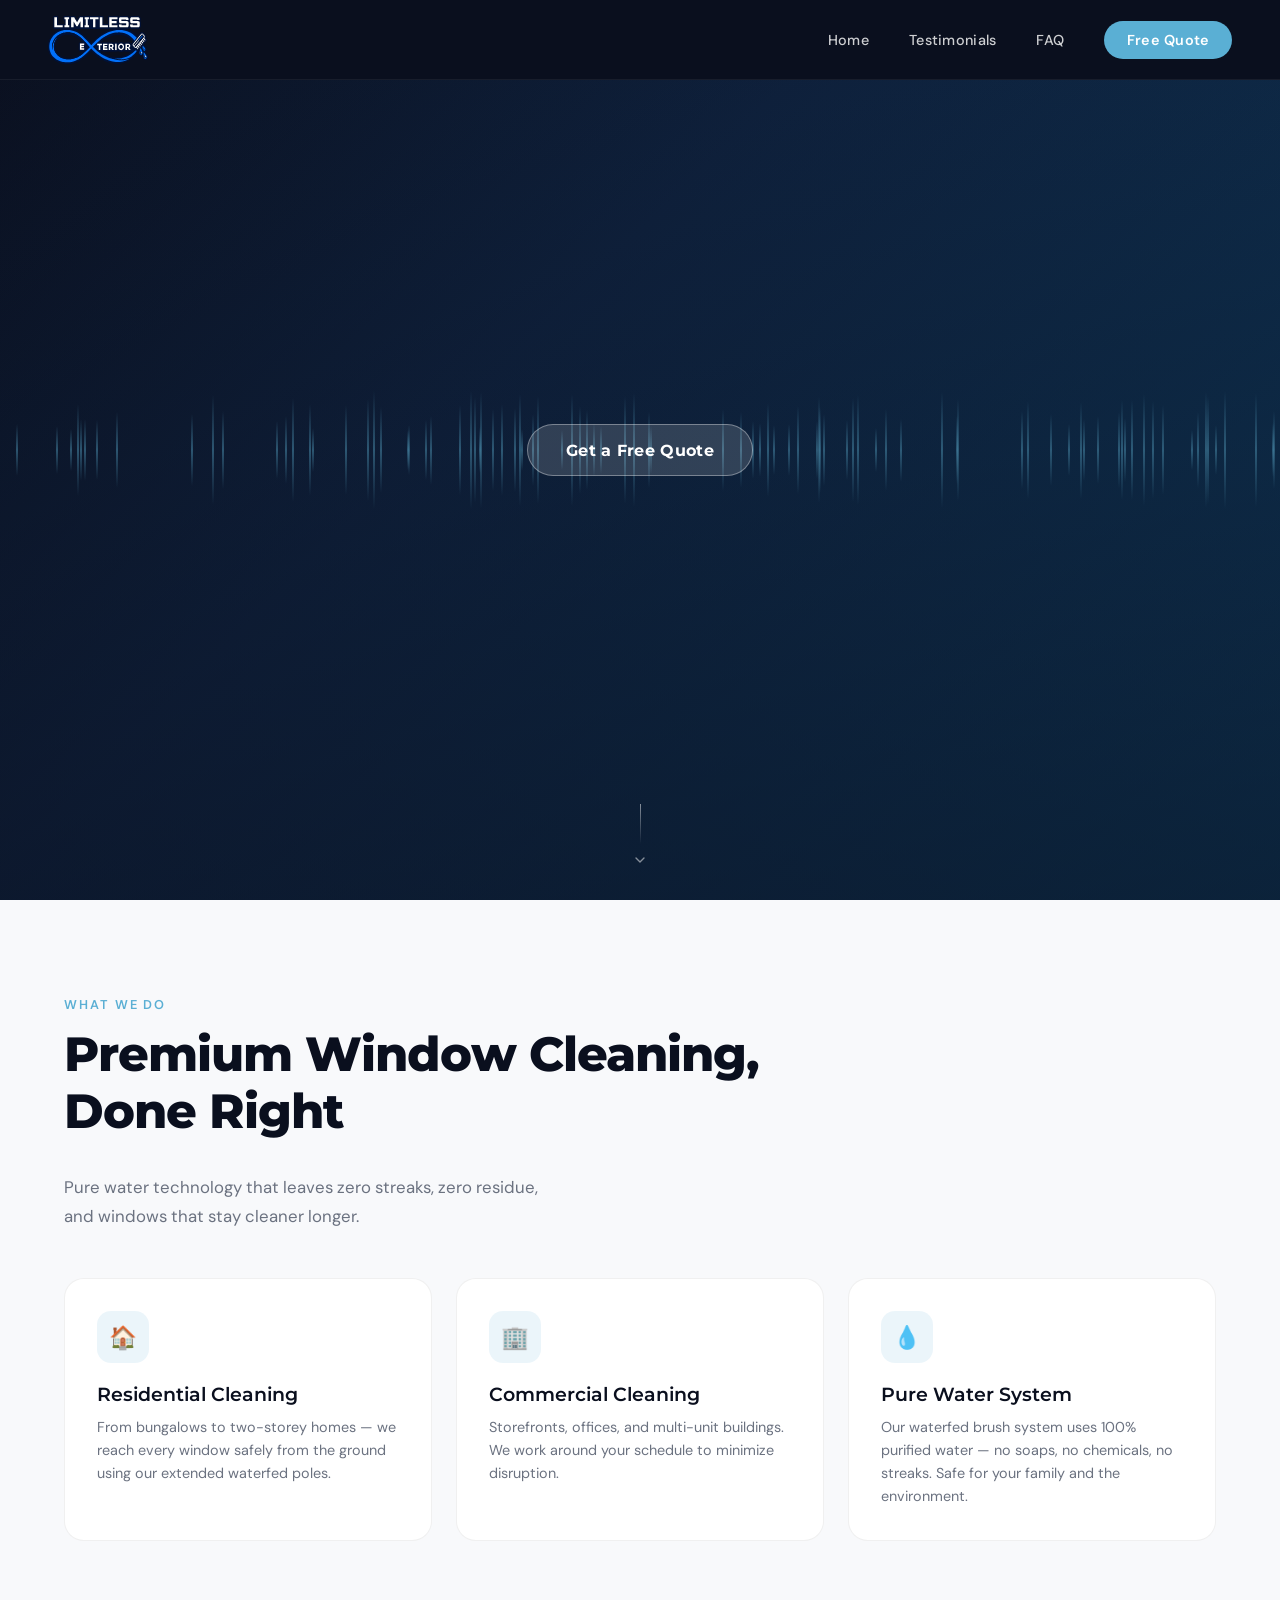
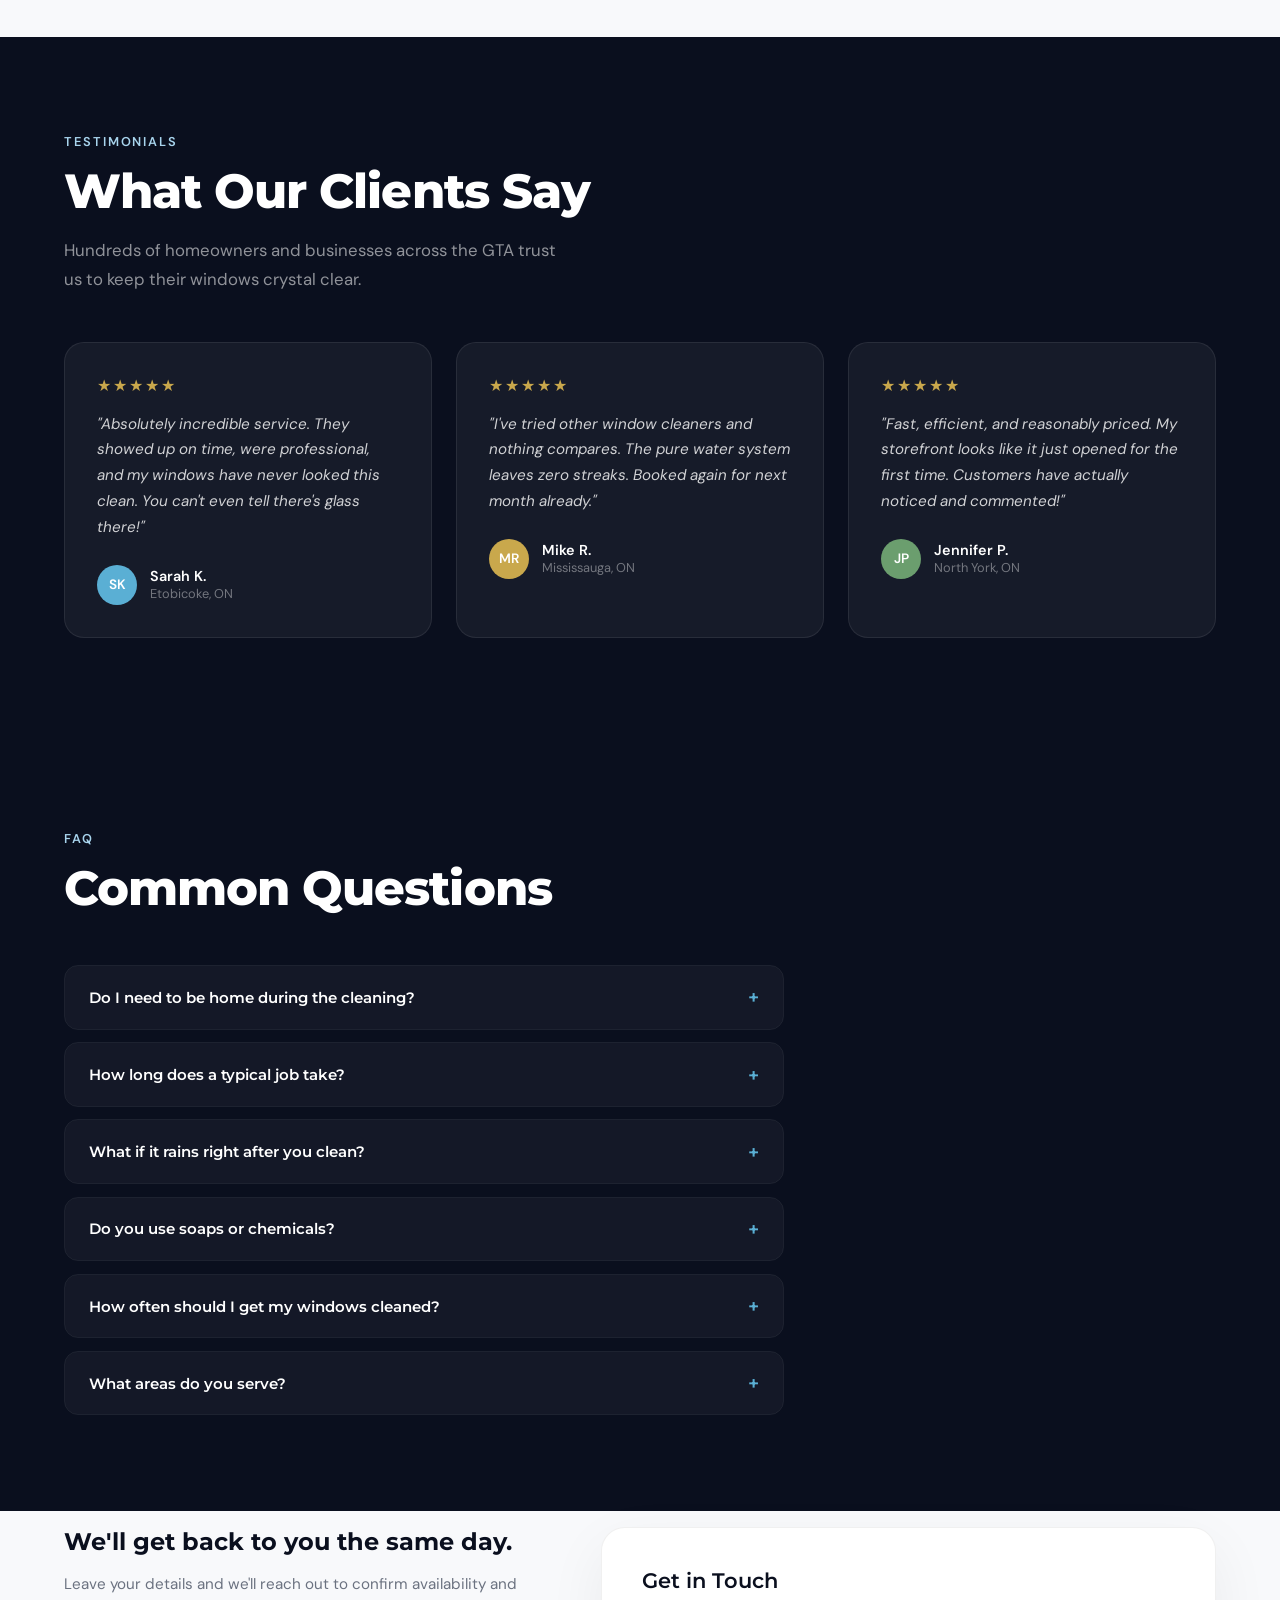
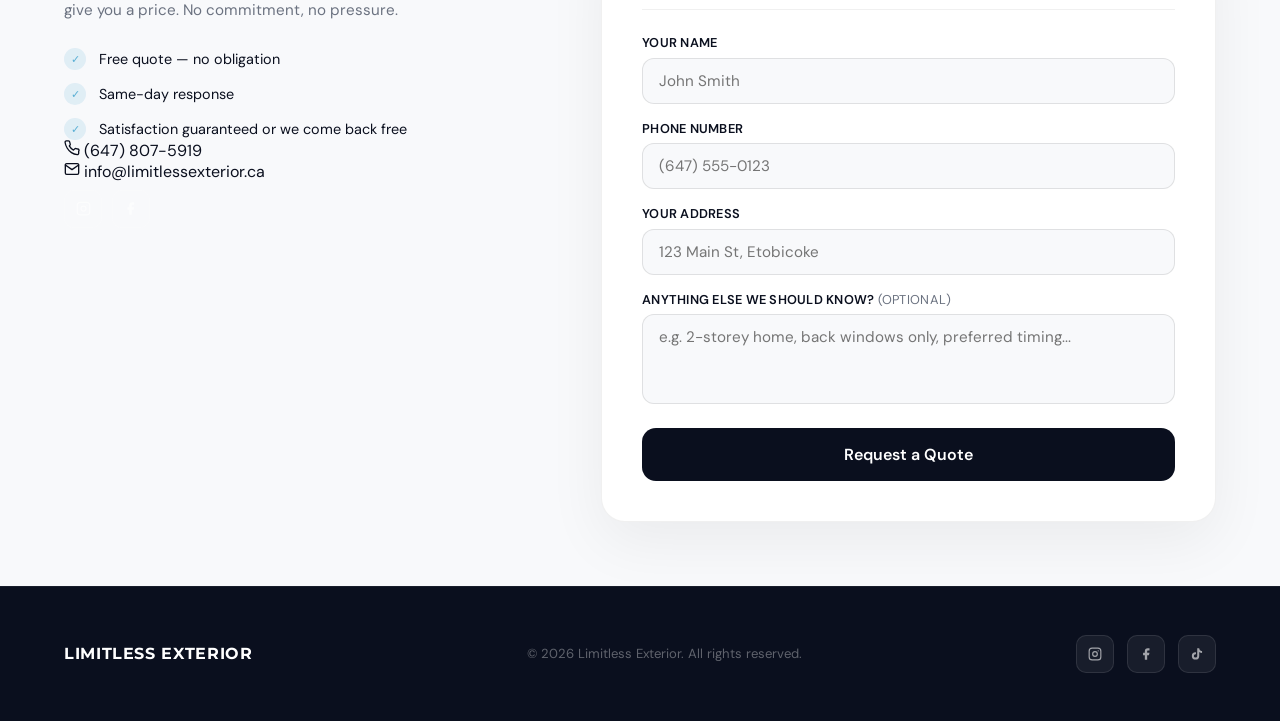
==== Website/index.html @ dc8e7629 "add website files" ====
<!DOCTYPE html>
<html lang="en">
<head>
<meta charset="UTF-8">
<meta name="viewport" content="width=device-width, initial-scale=1.0">
<meta name="description" content="Top-rated window cleaning in Etobicoke, Mississauga & across the GTA. No soaps, no streaks, satisfaction guaranteed. Book your free quote today.">

<!-- Open Graph -->
<meta property="og:type" content="website">
<meta property="og:url" content="https://limitlessexterior.ca">
<meta property="og:title" content="Limitless Exterior — Window Cleaning Across the GTA">
<meta property="og:description" content="Top-rated window cleaning in Etobicoke, Mississauga & across the GTA. No soaps, no streaks, satisfaction guaranteed. Book your free quote today.">
<meta property="og:image" content="https://limitlessexterior.ca/pictures/og-image.png">

<!-- Twitter/iMessage fallback -->
<meta name="twitter:card" content="summary_large_image">
<meta name="twitter:image" content="https://limitlessexterior.ca/pictures/og-image.png">

<title>Limitless Exterior</title>
<link rel="icon" href="pictures/LimitlessExteriorLogo.svg" type="image/svg+xml">
<link href="https://fonts.googleapis.com/css2?family=Montserrat:wght@400;500;600;700;800&family=DM+Sans:wght@300;400;500;600&display=swap" rel="stylesheet">
<style>
  *, *::before, *::after { box-sizing: border-box; margin: 0; padding: 0; }

  :root {
    --navy: #0a0f1e;
    --navy-mid: #111827;
    --ice: #d4eaf7;
    --sky: #5aafd4;
    --sky-light: #a8d4ed;
    --white: #ffffff;
    --cream: #f8f9fb;
    --muted: #6b7280;
    --border: rgba(255,255,255,0.1);
    --gold: #c9a84c;
  }

  html { scroll-behavior: smooth; }

  body {
    font-family: 'DM Sans', sans-serif;
    background: var(--cream);
    color: var(--navy);
    overflow-x: hidden;
  }

  /* ── NAV ── */
  nav {
    position: fixed;
    top: 0; left: 0; right: 0;
    z-index: 100;
    display: flex;
    align-items: center;
    justify-content: space-between;
    height: 80px;
    padding: 0.8rem 3rem;
    background: var(--navy);
    border-bottom: 1px solid rgba(255,255,255,0.06);
  }

  .logo {
    display: flex;
    align-items: center;
    justify-content: center;
    text-decoration: none;
  }

  .logo img {
    width: 100px;
    height: 100px;
    display: block;
  }

  .logo-icon {
    width: 36px; height: 36px;
    background: var(--sky);
    border-radius: 50%;
    display: flex; align-items: center; justify-content: center;
    font-size: 1rem;
  }

  .nav-links {
    display: flex;
    align-items: center;
    gap: 2.5rem;
    list-style: none;
  }

  .nav-links a {
    color: rgba(255,255,255,0.8);
    text-decoration: none;
    font-size: 0.9rem;
    font-weight: 500;
    letter-spacing: 0.02em;
    transition: color 0.2s;
  }

  .nav-links a:hover { color: var(--white); }

  .nav-cta {
    background: var(--sky) !important;
    color: var(--white) !important;
    padding: 0.6rem 1.4rem !important;
    border-radius: 100px !important;
    font-weight: 600 !important;
    transition: background 0.2s, transform 0.2s !important;
  }

  .nav-cta:hover {
    background: #4a9ec3 !important;
    transform: translateY(-1px);
  }

  /* ── HERO ── */
  .hero {
    position: relative;
    height: 100vh;
    min-height: 600px;
    overflow: hidden;
    display: flex;
    align-items: center;
    justify-content: center;
  }

  .hero-video {
    position: absolute;
    inset: 0;
    width: 100%; height: 100%;
    object-fit: cover;
    object-position: center;
    transition: opacity 1.5s ease;
  }

  .hero-fallback {
    position: absolute;
    inset: 0;
    background: linear-gradient(135deg, #0a0f1e 0%, #0f2340 40%, #0d3a5c 100%);
    display: flex;
    align-items: center;
    justify-content: center;
  }

  /* Animated water droplets in fallback */
  .droplet {
    position: absolute;
    width: 2px;
    background: linear-gradient(to bottom, transparent, rgba(90,175,212,0.6), transparent);
    animation: drip linear infinite;
    border-radius: 2px;
  }

  @keyframes drip {
    0% { transform: translateY(-100px); opacity: 0; }
    10% { opacity: 1; }
    90% { opacity: 1; }
    100% { transform: translateY(110vh); opacity: 0; }
  }

  .hero-overlay {
    position: absolute;
    inset: 0;
    background: linear-gradient(to bottom,
      rgba(10,15,30,0.1) 0%,
      rgba(10,15,30,0.3) 50%,
      rgba(10,15,30,0.55) 100%);
  }

  .hero-content {
    position: relative;
    z-index: 2;
    text-align: center;
    padding: 0 1.5rem;
    max-width: 800px;
    animation: fadeUp 1s ease forwards;
  }

  @keyframes fadeUp {
    from { opacity: 0; transform: translateY(30px); }
    to { opacity: 1; transform: translateY(0); }
  }

  .hero-badge {
    display: inline-flex;
    align-items: center;
    gap: 0.4rem;
    background: rgba(90,175,212,0.2);
    border: 1px solid rgba(90,175,212,0.4);
    color: var(--sky-light);
    font-size: 0.8rem;
    font-weight: 500;
    letter-spacing: 0.1em;
    text-transform: uppercase;
    padding: 0.4rem 1rem;
    border-radius: 100px;
    margin-bottom: 1.5rem;
  }

  .hero h1 {
    font-family: 'Montserrat', sans-serif;
    font-size: clamp(2.8rem, 6vw, 5rem);
    font-weight: 800;
    color: var(--white);
    line-height: 1.1;
    letter-spacing: -0.03em;
    margin-bottom: 1.2rem;
  }

  .hero h1 span {
    color: var(--sky);
  }

  .hero p {
    font-size: 1.15rem;
    color: rgba(255,255,255,0.75);
    font-weight: 300;
    line-height: 1.7;
    margin-bottom: 2.5rem;
    max-width: 550px;
    margin-left: auto;
    margin-right: auto;
  }

  .hero-buttons {
    display: flex;
    gap: 1rem;
    justify-content: center;
    flex-wrap: wrap;
  }

  .btn-primary {
    background: rgba(255,255,255,0.15);
    color: var(--white);
    padding: 0.95rem 2.4rem;
    border-radius: 100px;
    font-size: 1rem;
    font-weight: 700;
    font-family: 'Montserrat', sans-serif;
    letter-spacing: 0.02em;
    text-decoration: none;
    border: 1px solid rgba(255,255,255,0.35);
    cursor: pointer;
    backdrop-filter: blur(10px);
    -webkit-backdrop-filter: blur(10px);
    transition: transform 0.2s, box-shadow 0.2s, background 0.2s, border-color 0.2s;
    display: inline-flex;
    align-items: center;
    gap: 0.5rem;
  }

  .btn-primary:hover {
    transform: translateY(-2px);
    background: rgba(255,255,255,0.25);
    border-color: rgba(255,255,255,0.6);
    box-shadow: 0 12px 40px rgba(0,0,0,0.2);
  }

  .btn-outline {
    background: transparent;
    color: var(--white);
    padding: 0.9rem 2.2rem;
    border-radius: 100px;
    font-size: 1rem;
    font-weight: 500;
    text-decoration: none;
    border: 1px solid rgba(255,255,255,0.4);
    cursor: pointer;
    transition: background 0.2s, border-color 0.2s;
    display: inline-flex;
    align-items: center;
    gap: 0.5rem;
  }

  .btn-outline:hover {
    background: rgba(255,255,255,0.1);
    border-color: rgba(255,255,255,0.6);
  }

  .hero-scroll {
    position: absolute;
    bottom: 2rem;
    left: 50%;
    transform: translateX(-50%);
    display: flex;
    flex-direction: column;
    align-items: center;
    gap: 0.5rem;
    color: rgba(255,255,255,0.5);
    font-size: 0.75rem;
    letter-spacing: 0.1em;
    text-transform: uppercase;
    animation: bounce 2s ease infinite;
  }

  .scroll-line {
    width: 1px;
    height: 40px;
    background: linear-gradient(to bottom, rgba(255,255,255,0.5), transparent);
  }

  @keyframes bounce {
    0%, 100% { transform: translateX(-50%) translateY(0); }
    50% { transform: translateX(-50%) translateY(6px); }
  }

  /* ── STATS BAR ── */
  .stats-bar {
    background: var(--navy);
    padding: 2.5rem 4rem;
    display: flex;
    justify-content: center;
    gap: 5rem;
    flex-wrap: wrap;
  }

  .stat {
    text-align: center;
    color: var(--white);
  }

  .stat-num {
    font-family: 'Montserrat', sans-serif;
    font-size: 2.2rem;
    font-weight: 700;
    color: var(--sky);
    display: block;
  }

  .stat-label {
    font-size: 0.85rem;
    color: rgba(255,255,255,0.5);
    font-weight: 400;
    letter-spacing: 0.05em;
  }

  /* ── SECTIONS ── */
  section {
    padding: 6rem 4rem;
  }

  .section-label {
    font-size: 0.8rem;
    font-weight: 600;
    letter-spacing: 0.15em;
    text-transform: uppercase;
    color: var(--sky);
    margin-bottom: 0.8rem;
  }

  .section-title {
    font-family: 'Montserrat', sans-serif;
    font-size: clamp(2rem, 4vw, 3rem);
    font-weight: 800;
    color: var(--navy);
    line-height: 1.2;
    letter-spacing: -0.02em;
    margin-bottom: 1rem;
  }

  .section-sub {
    font-size: 1.05rem;
    color: var(--muted);
    line-height: 1.7;
    max-width: 500px;
  }

  /* ── SERVICES ── */
  #services {
    background: var(--cream);
  }

  .services-grid {
    display: grid;
    grid-template-columns: repeat(auto-fit, minmax(280px, 1fr));
    gap: 1.5rem;
    margin-top: 3rem;
  }

  .service-card {
    background: var(--white);
    border-radius: 20px;
    padding: 2rem;
    border: 1px solid rgba(0,0,0,0.06);
    transition: transform 0.3s, box-shadow 0.3s;
    opacity: 0;
    transform: translateY(20px);
    transition: opacity 0.5s, transform 0.5s, box-shadow 0.3s;
  }

  .service-card.visible {
    opacity: 1;
    transform: translateY(0);
  }

  .service-card:hover {
    box-shadow: 0 20px 60px rgba(0,0,0,0.1);
    transform: translateY(-4px);
  }

  .service-icon {
    width: 52px; height: 52px;
    background: rgba(90,175,212,0.12);
    border-radius: 14px;
    display: flex;
    align-items: center;
    justify-content: center;
    font-size: 1.4rem;
    margin-bottom: 1.2rem;
  }

  .service-card h3 {
    font-family: 'Montserrat', sans-serif;
    font-size: 1.2rem;
    font-weight: 600;
    margin-bottom: 0.6rem;
    color: var(--navy);
  }

  .service-card p {
    font-size: 0.9rem;
    color: var(--muted);
    line-height: 1.6;
  }

  /* ── TESTIMONIALS ── */
  #testimonials {
    background: var(--navy);
  }

  #testimonials .section-title { color: var(--white); }
  #testimonials .section-label { color: var(--sky-light); }
  #testimonials .section-sub { color: rgba(255,255,255,0.55); }

  .testimonials-grid {
    display: grid;
    grid-template-columns: repeat(auto-fit, minmax(300px, 1fr));
    gap: 1.5rem;
    margin-top: 3rem;
  }

  .testimonial-card {
    background: rgba(255,255,255,0.05);
    border: 1px solid rgba(255,255,255,0.08);
    border-radius: 20px;
    padding: 2rem;
    opacity: 0;
    transform: translateY(20px);
    transition: opacity 0.5s, transform 0.5s;
  }

  .testimonial-card.visible {
    opacity: 1;
    transform: translateY(0);
  }

  .stars {
    color: var(--gold);
    font-size: 1rem;
    letter-spacing: 2px;
    margin-bottom: 1rem;
  }

  .testimonial-card p {
    color: rgba(255,255,255,0.8);
    font-size: 0.95rem;
    line-height: 1.7;
    font-style: italic;
    margin-bottom: 1.5rem;
  }

  .reviewer {
    display: flex;
    align-items: center;
    gap: 0.8rem;
  }

  .reviewer-avatar {
    width: 40px; height: 40px;
    border-radius: 50%;
    display: flex;
    align-items: center;
    justify-content: center;
    font-weight: 600;
    font-size: 0.85rem;
    color: var(--white);
    flex-shrink: 0;
  }

  .reviewer-name {
    font-weight: 600;
    font-size: 0.9rem;
    color: var(--white);
  }

  .reviewer-loc {
    font-size: 0.8rem;
    color: rgba(255,255,255,0.4);
  }

  /* ── FAQ ── */
  #faq { background: var(--navy); }
  #faq .section-title { color: var(--white); }
  #faq .section-label { color: var(--sky-light); }

  .faq-list {
    margin-top: 3rem;
    display: flex;
    flex-direction: column;
    gap: 0.8rem;
    max-width: 720px;
  }

  .faq-item {
    border: 1px solid rgba(255,255,255,0.08);
    border-radius: 14px;
    overflow: hidden;
  }

  .faq-question {
    width: 100%;
    background: rgba(255,255,255,0.04);
    border: none;
    padding: 1.2rem 1.5rem;
    display: flex;
    justify-content: space-between;
    align-items: center;
    cursor: pointer;
    font-family: 'Montserrat', sans-serif;
    font-size: 0.95rem;
    font-weight: 600;
    color: var(--white);
    text-align: left;
    gap: 1rem;
    transition: background 0.2s;
  }

  .faq-question:hover { background: rgba(255,255,255,0.07); }

  .faq-icon {
    font-size: 1.2rem;
    color: var(--sky);
    flex-shrink: 0;
    transition: transform 0.3s;
    font-style: normal;
  }

  .faq-item.open .faq-icon { transform: rotate(45deg); }

  .faq-answer {
    max-height: 0;
    overflow: hidden;
    transition: max-height 0.35s ease, padding 0.35s ease;
    padding: 0 1.5rem;
    font-size: 0.9rem;
    color: rgba(255,255,255,0.6);
    line-height: 1.7;
  }

  .faq-item.open .faq-answer {
    max-height: 200px;
    padding: 0 1.5rem 1.2rem;
  }

  /* ── BOOKING ── */
  #booking {
    background: var(--cream);
    padding-top: 1rem;
    padding-bottom: 4rem;
  }

  #booking .section-label,
  #booking .section-title {
    display: none;
  }

  .booking-wrapper {
    display: grid;
    grid-template-columns: 1fr 1.3fr;
    gap: 4rem;
    margin-top: 0;
    align-items: start;
  }

  .booking-info h3 {
    font-family: 'Montserrat', sans-serif;
    font-size: 1.5rem;
    margin-bottom: 1rem;
    color: var(--navy);
  }

  .booking-info p {
    color: var(--muted);
    line-height: 1.7;
    margin-bottom: 1.5rem;
    font-size: 0.95rem;
  }

  .booking-features {
    list-style: none;
    display: flex;
    flex-direction: column;
    gap: 0.8rem;
  }

  .booking-features li {
    display: flex;
    align-items: center;
    gap: 0.8rem;
    font-size: 0.9rem;
    color: var(--navy);
  }

  .check {
    width: 22px; height: 22px;
    background: rgba(90,175,212,0.15);
    border-radius: 50%;
    display: flex;
    align-items: center;
    justify-content: center;
    color: var(--sky);
    font-size: 0.7rem;
    flex-shrink: 0;
  }

  .booking-form {
    background: var(--white);
    border-radius: 24px;
    padding: 2.5rem;
    border: 1px solid rgba(0,0,0,0.06);
    box-shadow: 0 20px 60px rgba(0,0,0,0.06);
  }

  .form-title {
    font-family: 'Montserrat', sans-serif;
    font-size: 1.3rem;
    font-weight: 600;
    color: var(--navy);
    margin-bottom: 1.5rem;
    padding-bottom: 1rem;
    border-bottom: 1px solid rgba(0,0,0,0.06);
  }

  .form-row {
    display: grid;
    grid-template-columns: 1fr 1fr;
    gap: 1rem;
    margin-bottom: 1rem;
  }

  .form-group {
    display: flex;
    flex-direction: column;
    gap: 0.4rem;
    margin-bottom: 1rem;
  }

  .form-group label {
    font-size: 0.8rem;
    font-weight: 600;
    color: var(--navy);
    letter-spacing: 0.02em;
    text-transform: uppercase;
  }

  .form-group input,
  .form-group select,
  .form-group textarea {
    padding: 0.75rem 1rem;
    border: 1.5px solid rgba(0,0,0,0.1);
    border-radius: 12px;
    font-family: 'DM Sans', sans-serif;
    font-size: 0.95rem;
    color: var(--navy);
    background: var(--cream);
    transition: border-color 0.2s, box-shadow 0.2s;
    outline: none;
    width: 100%;
  }

  .form-group input:focus,
  .form-group select:focus,
  .form-group textarea:focus {
    border-color: var(--sky);
    box-shadow: 0 0 0 3px rgba(90,175,212,0.15);
    background: var(--white);
  }

  .time-slots {
    display: grid;
    grid-template-columns: repeat(3, 1fr);
    gap: 0.6rem;
    margin-top: 0.4rem;
  }

  .time-slot {
    padding: 0.55rem 0.4rem;
    border: 1.5px solid rgba(0,0,0,0.1);
    border-radius: 10px;
    text-align: center;
    font-size: 0.82rem;
    font-weight: 500;
    cursor: pointer;
    transition: all 0.2s;
    color: var(--navy);
    background: var(--cream);
    user-select: none;
  }

  .time-slot:hover {
    border-color: var(--sky);
    color: var(--sky);
    background: rgba(90,175,212,0.08);
  }

  .time-slot.selected {
    background: var(--sky);
    border-color: var(--sky);
    color: var(--white);
  }

  .zone-select {
    display: grid;
    grid-template-columns: 1fr 1fr;
    gap: 0.6rem;
    margin-top: 0.4rem;
  }

  .zone-btn {
    padding: 0.6rem;
    border: 1.5px solid rgba(0,0,0,0.1);
    border-radius: 10px;
    text-align: center;
    font-size: 0.82rem;
    font-weight: 500;
    cursor: pointer;
    transition: all 0.2s;
    color: var(--navy);
    background: var(--cream);
    user-select: none;
  }

  .zone-btn:hover {
    border-color: var(--sky);
    color: var(--sky);
    background: rgba(90,175,212,0.08);
  }

  .zone-btn.selected {
    background: var(--sky);
    border-color: var(--sky);
    color: var(--white);
  }

  .submit-btn {
    width: 100%;
    background: var(--navy);
    color: var(--white);
    padding: 1rem;
    border: none;
    border-radius: 14px;
    font-family: 'DM Sans', sans-serif;
    font-size: 1rem;
    font-weight: 600;
    cursor: pointer;
    margin-top: 0.5rem;
    transition: background 0.2s, transform 0.2s, box-shadow 0.2s;
  }

  .submit-btn:hover {
    background: var(--sky);
    transform: translateY(-1px);
    box-shadow: 0 8px 30px rgba(90,175,212,0.4);
  }

  .success-msg {
    display: none;
    background: rgba(90,175,212,0.1);
    border: 1px solid rgba(90,175,212,0.3);
    border-radius: 12px;
    padding: 1rem;
    text-align: center;
    color: var(--sky);
    font-weight: 500;
    margin-top: 1rem;
  }

  /* ── CONTACT ── */
  #contact {
    background: var(--navy-mid);
  }

  #contact .section-title { color: var(--white); }
  #contact .section-label { color: var(--sky-light); }
  #contact .section-sub { color: rgba(255,255,255,0.55); }

  .contact-grid {
    display: grid;
    grid-template-columns: 1fr 1fr;
    gap: 4rem;
    margin-top: 3rem;
    align-items: start;
  }

  .contact-info {
    display: flex;
    flex-direction: column;
    gap: 1.5rem;
  }

  .contact-item {
    display: flex;
    align-items: center;
    gap: 1rem;
    color: rgba(255,255,255,0.8);
    font-size: 0.95rem;
  }

  .contact-icon {
    width: 44px; height: 44px;
    background: rgba(90,175,212,0.15);
    border-radius: 12px;
    display: flex; align-items: center; justify-content: center;
    font-size: 1.1rem;
    flex-shrink: 0;
  }

  .contact-form {
    display: flex;
    flex-direction: column;
    gap: 1rem;
  }

  .contact-form input,
  .contact-form textarea {
    padding: 0.85rem 1rem;
    border: 1px solid rgba(255,255,255,0.1);
    border-radius: 12px;
    font-family: 'DM Sans', sans-serif;
    font-size: 0.95rem;
    color: var(--white);
    background: rgba(255,255,255,0.06);
    transition: border-color 0.2s;
    outline: none;
    width: 100%;
  }

  .contact-form input::placeholder,
  .contact-form textarea::placeholder {
    color: rgba(255,255,255,0.3);
  }

  .contact-form input:focus,
  .contact-form textarea:focus {
    border-color: var(--sky);
    background: rgba(255,255,255,0.08);
  }

  .contact-form textarea { height: 120px; resize: none; }

  .contact-submit {
    background: var(--sky);
    color: var(--white);
    padding: 0.9rem;
    border: none;
    border-radius: 12px;
    font-family: 'DM Sans', sans-serif;
    font-size: 1rem;
    font-weight: 600;
    cursor: pointer;
    transition: background 0.2s, transform 0.2s;
  }

  .contact-submit:hover {
    background: #4a9ec3;
    transform: translateY(-1px);
  }

  /* ── FOOTER ── */
  footer {
    background: var(--navy);
    padding: 3rem 4rem;
    display: flex;
    align-items: center;
    justify-content: space-between;
    flex-wrap: wrap;
    gap: 1.5rem;
    border-top: 1px solid rgba(255,255,255,0.06);
  }

  .footer-logo {
    font-family: 'Montserrat', sans-serif;
    font-size: 1rem;
    font-weight: 700;
    letter-spacing: 0.04em;
    text-transform: uppercase;
    color: var(--white);
  }

  .footer-copy {
    font-size: 0.82rem;
    color: rgba(255,255,255,0.35);
  }

  .social-links {
    display: flex;
    gap: 0.8rem;
  }

  .social-link {
    width: 38px; height: 38px;
    background: rgba(255,255,255,0.06);
    border: 1px solid rgba(255,255,255,0.1);
    border-radius: 10px;
    display: flex; align-items: center; justify-content: center;
    color: rgba(255,255,255,0.6);
    text-decoration: none;
    font-size: 0.9rem;
    transition: background 0.2s, color 0.2s;
  }

  .social-link:hover {
    background: var(--sky);
    color: var(--white);
    border-color: var(--sky);
  }

  /* ── HAMBURGER ── */
  .hamburger {
    display: none;
    flex-direction: column;
    gap: 5px;
    cursor: pointer;
    background: none;
    border: none;
    padding: 4px;
    z-index: 101;
  }
  .hamburger span {
    display: block;
    width: 24px;
    height: 2px;
    background: var(--white);
    border-radius: 2px;
    transition: all 0.3s;
  }
  .hamburger.open span:nth-child(1) { transform: translateY(7px) rotate(45deg); }
  .hamburger.open span:nth-child(2) { opacity: 0; }
  .hamburger.open span:nth-child(3) { transform: translateY(-7px) rotate(-45deg); }

  /* ── RESPONSIVE ── */
  @media (max-width: 900px) {
    nav { padding: 1.2rem 1.5rem; }
    section { padding: 4rem 1.5rem; }
    .stats-bar { padding: 2rem 1.5rem; gap: 2.5rem; }
    .booking-wrapper { grid-template-columns: 1fr; }
    .contact-grid { grid-template-columns: 1fr; }
    footer { padding: 2rem 1.5rem; flex-direction: column; align-items: flex-start; }
    .hamburger { display: flex; }
    .nav-links {
      display: none;
      position: fixed;
      inset: 0;
      background: rgba(10,15,30,0.97);
      flex-direction: column;
      align-items: center;
      justify-content: center;
      gap: 2.5rem;
      z-index: 100;
    }
    .nav-links.open { display: flex; }
    .nav-links a { font-size: 1.2rem; }
  }

  @media (max-width: 600px) {
    .form-row { grid-template-columns: 1fr; }
    .time-slots { grid-template-columns: repeat(2, 1fr); }
  }
</style>
</head>
<body>

<!-- ── NAV ── -->
<nav id="navbar">
  <a href="#" class="logo">
    <img src="pictures/LimitlessExteriorLogo.svg" alt="Limitless Exterior logo">
  </a>
  <ul class="nav-links" id="navLinks">
    <li><a href="#home" onclick="closeMenu()">Home</a></li>
    <li><a href="#testimonials" onclick="closeMenu()">Testimonials</a></li>
    <li><a href="#faq" onclick="closeMenu()">FAQ</a></li>
    <li><a href="#booking" class="nav-cta" onclick="closeMenu()">Free Quote</a></li>
  </ul>
  <button class="hamburger" id="hamburger" onclick="toggleMenu()" aria-label="Menu">
    <span></span><span></span><span></span>
  </button>
</nav>

<!-- ── HERO ── -->
<section class="hero" id="home">
  <video class="hero-video" id="heroVideo0" autoplay muted playsinline></video>
  <video class="hero-video" id="heroVideo1" muted playsinline style="opacity:0;transition:opacity 1.5s ease;"></video>

  <!-- Animated fallback (shows when no video) -->
  <div class="hero-fallback" id="heroFallback">
    <!-- Animated drips -->
  </div>

  <div class="hero-overlay"></div>

  <div class="hero-content">
    <div class="hero-buttons">
      <a href="#booking" class="btn-primary">Get a Free Quote</a>
    </div>
  </div>

  <div class="hero-scroll">
    <div class="scroll-line"></div>
    <svg width="16" height="16" viewBox="0 0 24 24" fill="none" stroke="currentColor" stroke-width="2" stroke-linecap="round" stroke-linejoin="round"><polyline points="6 9 12 15 18 9"/></svg>
  </div>
</section>


<!-- ── SERVICES ── -->
<section id="services">
  <div style="max-width: 1200px; margin: 0 auto;">
    <div class="section-label">What We Do</div>
    <div style="display: flex; justify-content: space-between; align-items: flex-end; flex-wrap: wrap; gap: 1rem;">
      <h2 class="section-title">Premium Window Cleaning,<br>Done Right</h2>
      <p class="section-sub">Pure water technology that leaves zero streaks, zero residue, and windows that stay cleaner longer.</p>
    </div>
    <div class="services-grid">
      <div class="service-card">
        <div class="service-icon">🏠</div>
        <h3>Residential Cleaning</h3>
        <p>From bungalows to two-storey homes — we reach every window safely from the ground using our extended waterfed poles.</p>
      </div>
      <div class="service-card">
        <div class="service-icon">🏢</div>
        <h3>Commercial Cleaning</h3>
        <p>Storefronts, offices, and multi-unit buildings. We work around your schedule to minimize disruption.</p>
      </div>
      <div class="service-card">
        <div class="service-icon">💧</div>
        <h3>Pure Water System</h3>
        <p>Our waterfed brush system uses 100% purified water — no soaps, no chemicals, no streaks. Safe for your family and the environment.</p>
      </div>
    </div>
  </div>
</section>

<!-- ── TESTIMONIALS ── -->
<section id="testimonials">
  <div style="max-width: 1200px; margin: 0 auto;">
    <div class="section-label">Testimonials</div>
    <h2 class="section-title">What Our Clients Say</h2>
    <p class="section-sub">Hundreds of homeowners and businesses across the GTA trust us to keep their windows crystal clear.</p>
    <div class="testimonials-grid">
      <div class="testimonial-card">
        <div class="stars">★★★★★</div>
        <p>"Absolutely incredible service. They showed up on time, were professional, and my windows have never looked this clean. You can't even tell there's glass there!"</p>
        <div class="reviewer">
          <div class="reviewer-avatar" style="background: #5aafd4;">SK</div>
          <div>
            <div class="reviewer-name">Sarah K.</div>
            <div class="reviewer-loc">Etobicoke, ON</div>
          </div>
        </div>
      </div>
      <div class="testimonial-card">
        <div class="stars">★★★★★</div>
        <p>"I've tried other window cleaners and nothing compares. The pure water system leaves zero streaks. Booked again for next month already."</p>
        <div class="reviewer">
          <div class="reviewer-avatar" style="background: #c9a84c;">MR</div>
          <div>
            <div class="reviewer-name">Mike R.</div>
            <div class="reviewer-loc">Mississauga, ON</div>
          </div>
        </div>
      </div>
      <div class="testimonial-card">
        <div class="stars">★★★★★</div>
        <p>"Fast, efficient, and reasonably priced. My storefront looks like it just opened for the first time. Customers have actually noticed and commented!"</p>
        <div class="reviewer">
          <div class="reviewer-avatar" style="background: #6b9e6e;">JP</div>
          <div>
            <div class="reviewer-name">Jennifer P.</div>
            <div class="reviewer-loc">North York, ON</div>
          </div>
        </div>
      </div>
    </div>
  </div>
</section>

<!-- ── FAQ ── -->
<section id="faq">
  <div style="max-width: 1200px; margin: 0 auto;">
    <div class="section-label">FAQ</div>
    <h2 class="section-title">Common Questions</h2>

    <div class="faq-list">
      <div class="faq-item">
        <button class="faq-question" onclick="toggleFaq(this)">
          Do I need to be home during the cleaning?
          <i class="faq-icon">+</i>
        </button>
        <div class="faq-answer">Nope — as long as we can access the outside of your windows, you don't need to be there. Just let us know ahead of time and we'll take care of the rest.</div>
      </div>
      <div class="faq-item">
        <button class="faq-question" onclick="toggleFaq(this)">
          How long does a typical job take?
          <i class="faq-icon">+</i>
        </button>
        <div class="faq-answer">Most residential homes take between 1–2 hours depending on the number of windows and accessibility. We'll give you a more accurate estimate when you book.</div>
      </div>
      <div class="faq-item">
        <button class="faq-question" onclick="toggleFaq(this)">
          What if it rains right after you clean?
          <i class="faq-icon">+</i>
        </button>
        <div class="faq-answer">Rain actually doesn't leave marks — it's the dirt and minerals in the water that do. Since we use 100% purified water, rainwater won't leave any spots on your windows.</div>
      </div>
      <div class="faq-item">
        <button class="faq-question" onclick="toggleFaq(this)">
          Do you use soaps or chemicals?
          <i class="faq-icon">+</i>
        </button>
        <div class="faq-answer">Never. Our pure water system is completely chemical-free, making it safe for your family, pets, and garden.</div>
      </div>
      <div class="faq-item">
        <button class="faq-question" onclick="toggleFaq(this)">
          How often should I get my windows cleaned?
          <i class="faq-icon">+</i>
        </button>
        <div class="faq-answer">For most homes, 2–4 times a year keeps things looking great. High-traffic areas or homes near busy roads may benefit from more frequent cleans.</div>
      </div>
      <div class="faq-item">
        <button class="faq-question" onclick="toggleFaq(this)">
          What areas do you serve?
          <i class="faq-icon">+</i>
        </button>
        <div class="faq-answer">We serve the GTA and surrounding areas including Etobicoke, North York, Brampton, and Mississauga. Not sure if we cover your area? Send us a message and we'll let you know.</div>
      </div>
    </div>
  </div>
</section>

<!-- ── BOOKING ── -->
<section id="booking">
  <div style="max-width: 1200px; margin: 0 auto;">
    <div class="section-label">Book Now</div>
    <h2 class="section-title">Request a Quote</h2>

    <div class="booking-wrapper">
      <div class="booking-info">
        <h3>We'll get back to you the same day.</h3>
        <p>Leave your details and we'll reach out to confirm availability and give you a price. No commitment, no pressure.</p>
        <ul class="booking-features">
          <li><span class="check">✓</span> Free quote — no obligation</li>
          <li><span class="check">✓</span> Same-day response</li>
          <li><span class="check">✓</span> Satisfaction guaranteed or we come back free</li>
        </ul>

        <div class="booking-contact-details">
          <div class="booking-contact-item">
            <svg width="16" height="16" viewBox="0 0 24 24" fill="none" stroke="currentColor" stroke-width="2" stroke-linecap="round" stroke-linejoin="round"><path d="M22 16.92v3a2 2 0 0 1-2.18 2 19.79 19.79 0 0 1-8.63-3.07A19.5 19.5 0 0 1 4.69 12a19.79 19.79 0 0 1-3.07-8.67A2 2 0 0 1 3.6 1.27h3a2 2 0 0 1 2 1.72c.127.96.361 1.903.7 2.81a2 2 0 0 1-.45 2.11L7.91 8.85a16 16 0 0 0 6.29 6.29l1.85-1.85a2 2 0 0 1 2.11-.45c.907.339 1.85.573 2.81.7A2 2 0 0 1 22 16.92z"/></svg>
            <span>(647) 807-5919</span>
          </div>
          <div class="booking-contact-item">
            <svg width="16" height="16" viewBox="0 0 24 24" fill="none" stroke="currentColor" stroke-width="2" stroke-linecap="round" stroke-linejoin="round"><path d="M4 4h16c1.1 0 2 .9 2 2v12c0 1.1-.9 2-2 2H4c-1.1 0-2-.9-2-2V6c0-1.1.9-2 2-2z"/><polyline points="22,6 12,13 2,6"/></svg>
            <span>info@limitlessexterior.ca</span>
          </div>
          <div style="display:flex;gap:0.6rem;margin-top:0.5rem;">
            <a href="https://www.instagram.com/limitless.exterior/" target="_blank" rel="noopener" class="social-link" title="Instagram">
              <svg width="15" height="15" viewBox="0 0 24 24" fill="none" stroke="currentColor" stroke-width="2" stroke-linecap="round" stroke-linejoin="round"><rect x="2" y="2" width="20" height="20" rx="5"/><circle cx="12" cy="12" r="4"/><circle cx="17.5" cy="6.5" r="1" fill="currentColor" stroke="none"/></svg>
            </a>
            <a href="https://www.facebook.com/profile.php?id=61589252013529" target="_blank" rel="noopener" class="social-link" title="Facebook">
              <svg width="15" height="15" viewBox="0 0 24 24" fill="currentColor"><path d="M18 2h-3a5 5 0 0 0-5 5v3H7v4h3v8h4v-8h3l1-4h-4V7a1 1 0 0 1 1-1h3z"/></svg>
            </a>
          </div>
        </div>
      </div>

      <div class="booking-form">
        <div class="form-title">Get in Touch</div>

        <div class="form-group">
          <label>Your Name</label>
          <input type="text" placeholder="John Smith" id="firstName">
        </div>

        <div class="form-group">
          <label>Phone Number</label>
          <input type="tel" placeholder="(647) 555-0123" id="phone">
        </div>

        <div class="form-group">
          <label>Your Address</label>
          <input type="text" placeholder="123 Main St, Etobicoke" id="address">
        </div>

        <div class="form-group">
          <label>Anything else we should know? <span style="font-weight:400;color:var(--muted)">(optional)</span></label>
          <textarea id="bookingMessage" placeholder="e.g. 2-storey home, back windows only, preferred timing..." style="height:90px;resize:none;padding:0.75rem 1rem;border:1.5px solid rgba(0,0,0,0.1);border-radius:12px;font-family:'DM Sans',sans-serif;font-size:0.95rem;color:var(--navy);background:var(--cream);outline:none;width:100%;transition:border-color 0.2s,box-shadow 0.2s;"></textarea>
        </div>

        <button class="submit-btn" onclick="submitBooking()">Request a Quote</button>
        <div class="success-msg" id="successMsg">
          ✓ Got it! We'll be in touch today.
        </div>
      </div>
    </div>
  </div>
</section>

<!-- ── FOOTER ── -->
<footer>
  <div class="footer-logo">Limitless Exterior</div>
  <div class="footer-copy">© 2026 Limitless Exterior. All rights reserved.</div>
  <div style="display: flex; gap: 0.8rem;">
    <a href="https://www.instagram.com/limitless.exterior/" target="_blank" rel="noopener" class="social-link" title="Instagram">
      <svg width="14" height="14" viewBox="0 0 24 24" fill="none" stroke="currentColor" stroke-width="2" stroke-linecap="round" stroke-linejoin="round"><rect x="2" y="2" width="20" height="20" rx="5"/><circle cx="12" cy="12" r="4"/><circle cx="17.5" cy="6.5" r="1" fill="currentColor" stroke="none"/></svg>
    </a>
    <a href="https://www.facebook.com/profile.php?id=61589252013529" target="_blank" rel="noopener" class="social-link" title="Facebook">
      <svg width="14" height="14" viewBox="0 0 24 24" fill="currentColor"><path d="M18 2h-3a5 5 0 0 0-5 5v3H7v4h3v8h4v-8h3l1-4h-4V7a1 1 0 0 1 1-1h3z"/></svg>
    </a>
    <a href="https://www.tiktok.com/@limitlessexterior" target="_blank" rel="noopener" class="social-link" title="TikTok">
      <svg width="14" height="14" viewBox="0 0 24 24" fill="currentColor"><path d="M19.59 6.69a4.83 4.83 0 0 1-3.77-4.25V2h-3.45v13.67a2.89 2.89 0 0 1-2.88 2.5 2.89 2.89 0 0 1-2.89-2.89 2.89 2.89 0 0 1 2.89-2.89c.28 0 .54.04.79.1V9.01a6.33 6.33 0 0 0-.79-.05 6.34 6.34 0 0 0-6.34 6.34 6.34 6.34 0 0 0 6.34 6.34 6.34 6.34 0 0 0 6.33-6.34V8.69a8.27 8.27 0 0 0 4.84 1.55V6.79a4.85 4.85 0 0 1-1.07-.1z"/></svg>
    </a>
  </div>
</footer>

<script>
  // ── FORMSPREE IDs ──────────────────────────────────────────────────────────
  // Sign up free at formspree.io with info@limitlessexterior.ca, create two
  // forms, and replace the placeholders below with your real form IDs.
  const BOOKING_FORM_ID = 'YOUR_BOOKING_FORM_ID';
  const CONTACT_FORM_ID = 'YOUR_CONTACT_FORM_ID';
  // ──────────────────────────────────────────────────────────────────────────

  // Navbar scroll effect
  window.addEventListener('scroll', () => {
    document.getElementById('navbar').classList.toggle('scrolled', window.scrollY > 50);
  });

  // Hamburger menu
  function toggleMenu() {
    const nav = document.getElementById('navLinks');
    const btn = document.getElementById('hamburger');
    nav.classList.toggle('open');
    btn.classList.toggle('open');
  }
  function closeMenu() {
    document.getElementById('navLinks').classList.remove('open');
    document.getElementById('hamburger').classList.remove('open');
  }

  // Video crossfade cycling
  const heroVideos = ['videos/video1.mp4', 'videos/video2.mp4'];
  const v = [document.getElementById('heroVideo0'), document.getElementById('heroVideo1')];
  let curr = 0;
  let nextIdx = 1;

  // Preload both videos upfront
  v[0].src = heroVideos[0];
  v[1].src = heroVideos[1];

  function crossfade() {
    const nextEl = v[1 - curr];
    const currEl = v[curr];
    nextEl.currentTime = 0;
    nextEl.play().catch(() => {});
    nextEl.style.opacity = '1';
    currEl.style.opacity = '0';
    curr = 1 - curr;
    nextIdx = (nextIdx + 1) % heroVideos.length;
    // Preload what comes after next
    v[1 - curr].src = heroVideos[nextIdx];
  }

  v[0].addEventListener('ended', crossfade);
  v[1].addEventListener('ended', crossfade);

  // Animated water drips in fallback
  const fallback = document.getElementById('heroFallback');
  const video = v[0];
  video.addEventListener('error', showFallback);
  video.addEventListener('loadeddata', () => { fallback.style.display = 'none'; });

  v[0].style.opacity = '1';
  v[0].play().catch(showFallback);

  function showFallback() {
    fallback.style.display = 'flex';
    for (let i = 0; i < 30; i++) {
      const d = document.createElement('div');
      d.className = 'droplet';
      d.style.left = Math.random() * 100 + '%';
      d.style.height = (40 + Math.random() * 80) + 'px';
      d.style.animationDuration = (3 + Math.random() * 5) + 's';
      d.style.animationDelay = (Math.random() * 5) + 's';
      fallback.appendChild(d);
    }
  }
  showFallback();

  // Scroll reveal
  const observer = new IntersectionObserver((entries) => {
    entries.forEach((entry, i) => {
      if (entry.isIntersecting) {
        setTimeout(() => entry.target.classList.add('visible'), i * 100);
      }
    });
  }, { threshold: 0.1 });
  document.querySelectorAll('.service-card, .testimonial-card').forEach(el => observer.observe(el));

  // FAQ accordion
  function toggleFaq(btn) {
    const item = btn.parentElement;
    const isOpen = item.classList.contains('open');
    document.querySelectorAll('.faq-item').forEach(i => i.classList.remove('open'));
    if (!isOpen) item.classList.add('open');
  }

  // Time slot / zone selection
  function selectSlot(el) {
    document.querySelectorAll('.time-slot').forEach(s => s.classList.remove('selected'));
    el.classList.add('selected');
  }
  function selectZone(el) {
    document.querySelectorAll('.zone-btn').forEach(z => z.classList.remove('selected'));
    el.classList.add('selected');
  }

  // Booking form → Formspree
  async function submitBooking() {
    const name    = document.getElementById('firstName').value.trim();
    const phone   = document.getElementById('phone').value.trim();
    const address = document.getElementById('address').value.trim();
    const message = document.getElementById('bookingMessage').value.trim();

    if (!name || !phone || !address) {
      alert('Please fill in your name, phone, and address.');
      return;
    }

    const btn = document.querySelector('.submit-btn');
    btn.textContent = 'Sending…';
    btn.disabled = true;

    try {
      const res = await fetch(`https://formspree.io/f/${BOOKING_FORM_ID}`, {
        method: 'POST',
        headers: { 'Content-Type': 'application/json', 'Accept': 'application/json' },
        body: JSON.stringify({ name, phone, address, message, _subject: `Quote request from ${name}` })
      });

      if (res.ok) {
        const successMsg = document.getElementById('successMsg');
        successMsg.style.display = 'block';
        successMsg.scrollIntoView({ behavior: 'smooth', block: 'nearest' });
        btn.textContent = 'Sent ✓';
      } else {
        throw new Error();
      }
    } catch {
      btn.textContent = 'Request a Quote';
      btn.disabled = false;
      alert('Something went wrong. Please call us at (647) 807-5919');
    }
  }

  // Contact form → Formspree
  async function submitContact(btn) {
    const name    = document.getElementById('contactName').value.trim();
    const email   = document.getElementById('contactEmail').value.trim();
    const message = document.getElementById('contactMessage').value.trim();

    if (!name || !email || !message) {
      alert('Please fill in all fields.');
      return;
    }

    btn.textContent = 'Sending…';
    btn.disabled = true;

    try {
      const res = await fetch(`https://formspree.io/f/${CONTACT_FORM_ID}`, {
        method: 'POST',
        headers: { 'Content-Type': 'application/json', 'Accept': 'application/json' },
        body: JSON.stringify({ name, email, message, _subject: `Message from ${name}` })
      });

      if (res.ok) {
        document.getElementById('contactSuccess').style.display = 'block';
        btn.textContent = 'Sent ✓';
      } else {
        throw new Error();
      }
    } catch {
      btn.textContent = 'Send Message →';
      btn.disabled = false;
      alert('Something went wrong. Please email us at info@limitlessexterior.ca');
    }
  }
</script>
</body>
</html>
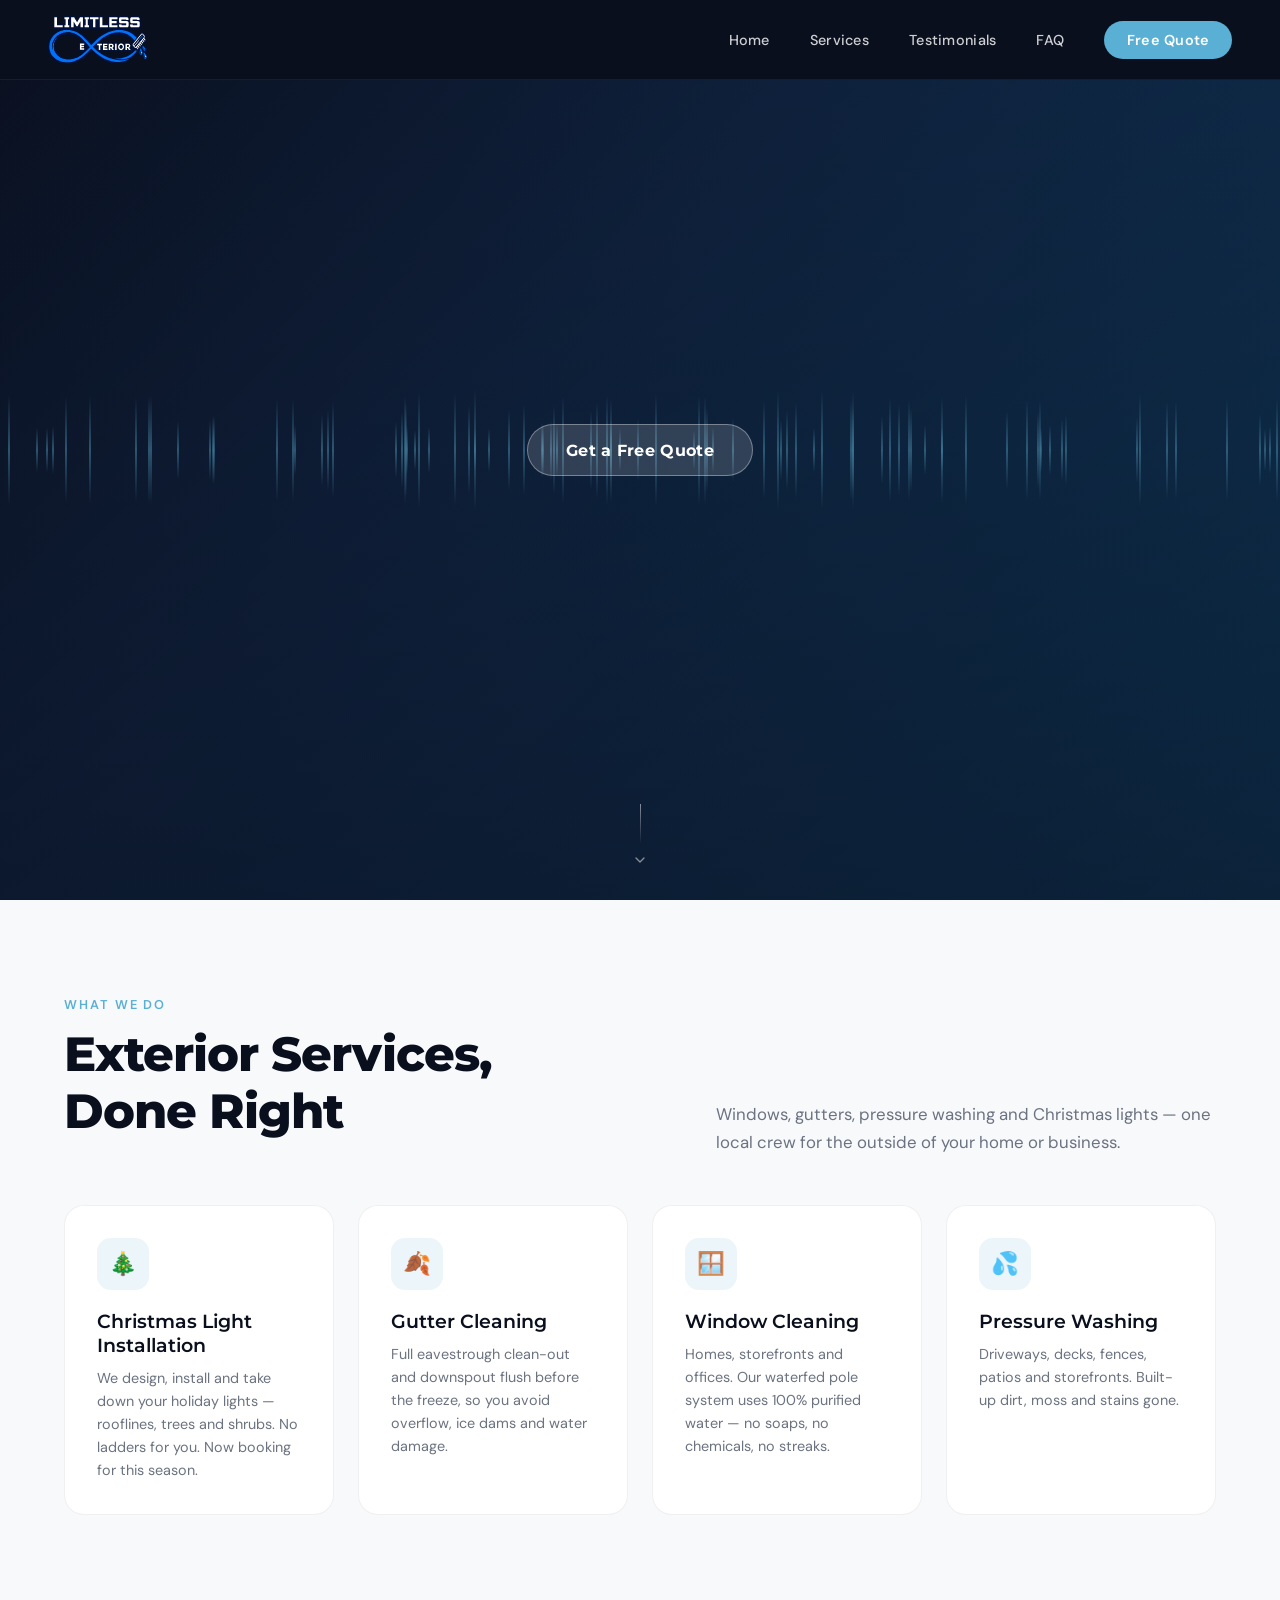
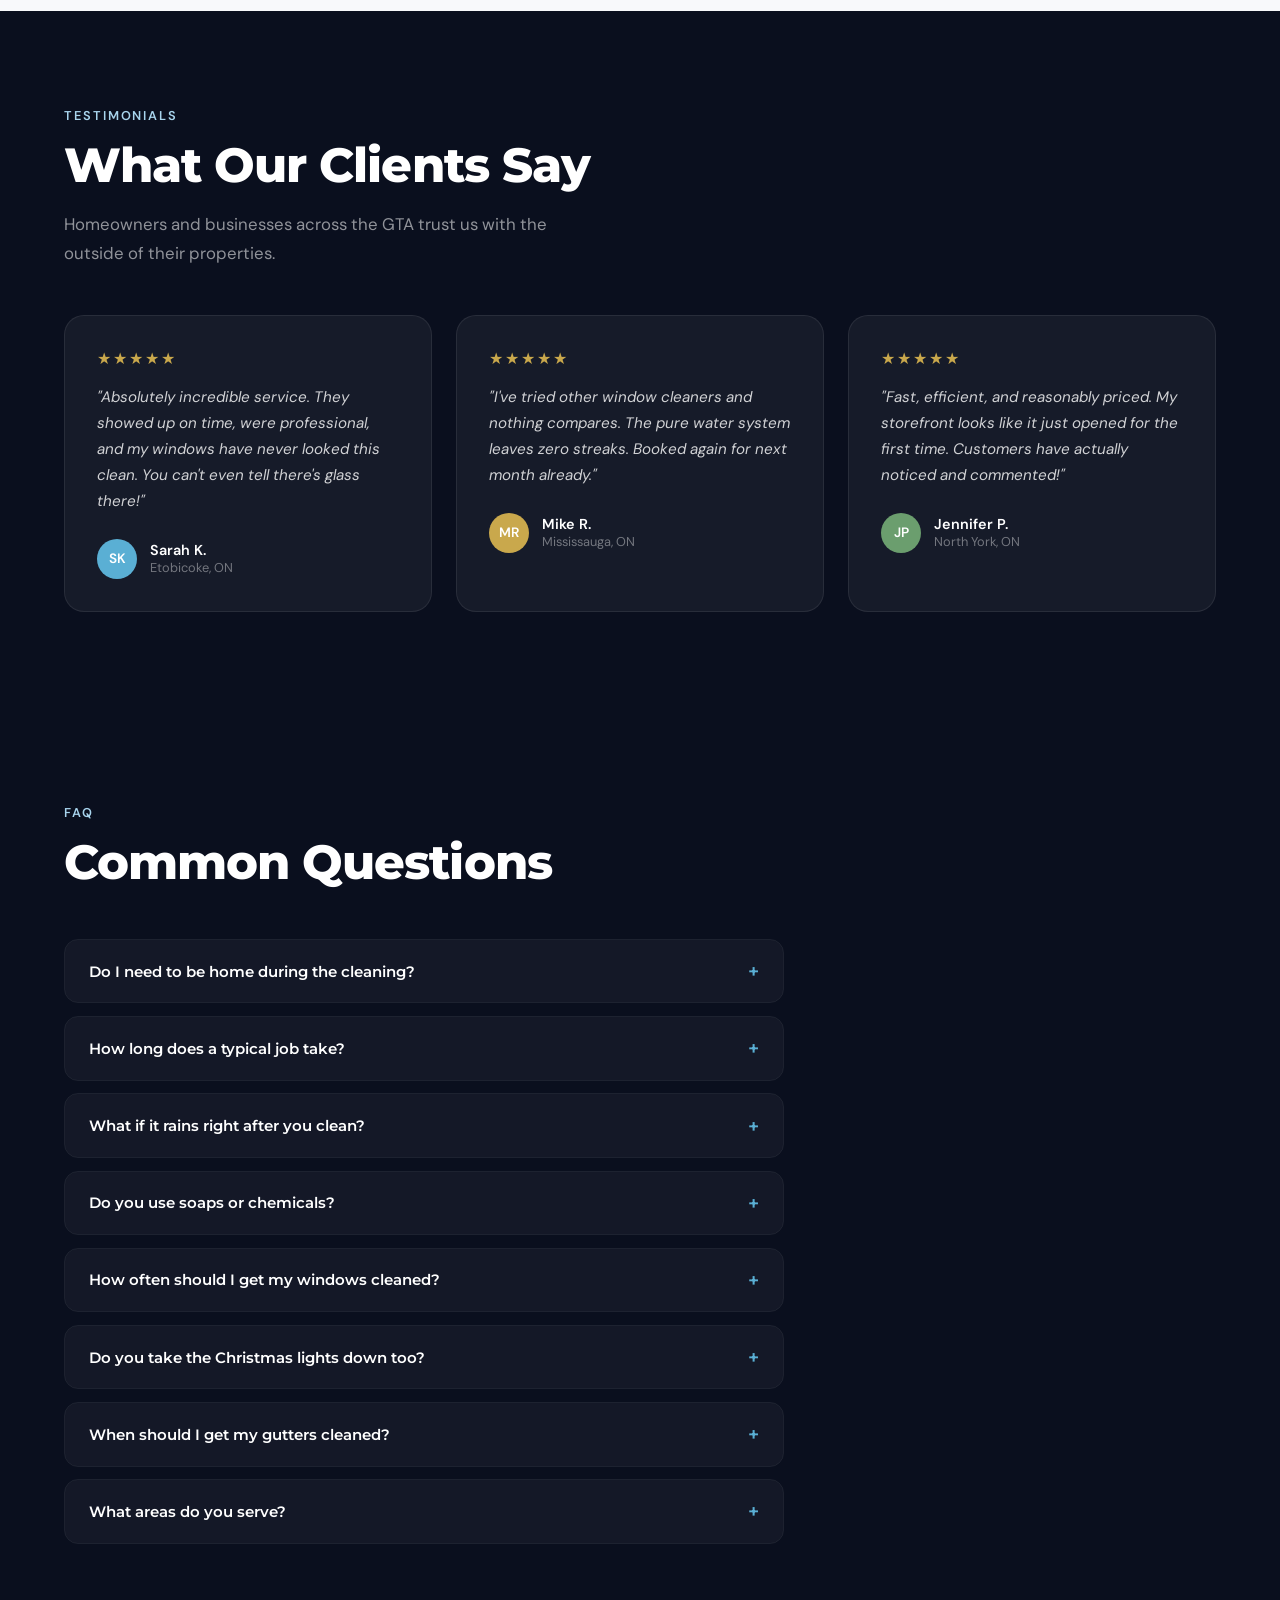
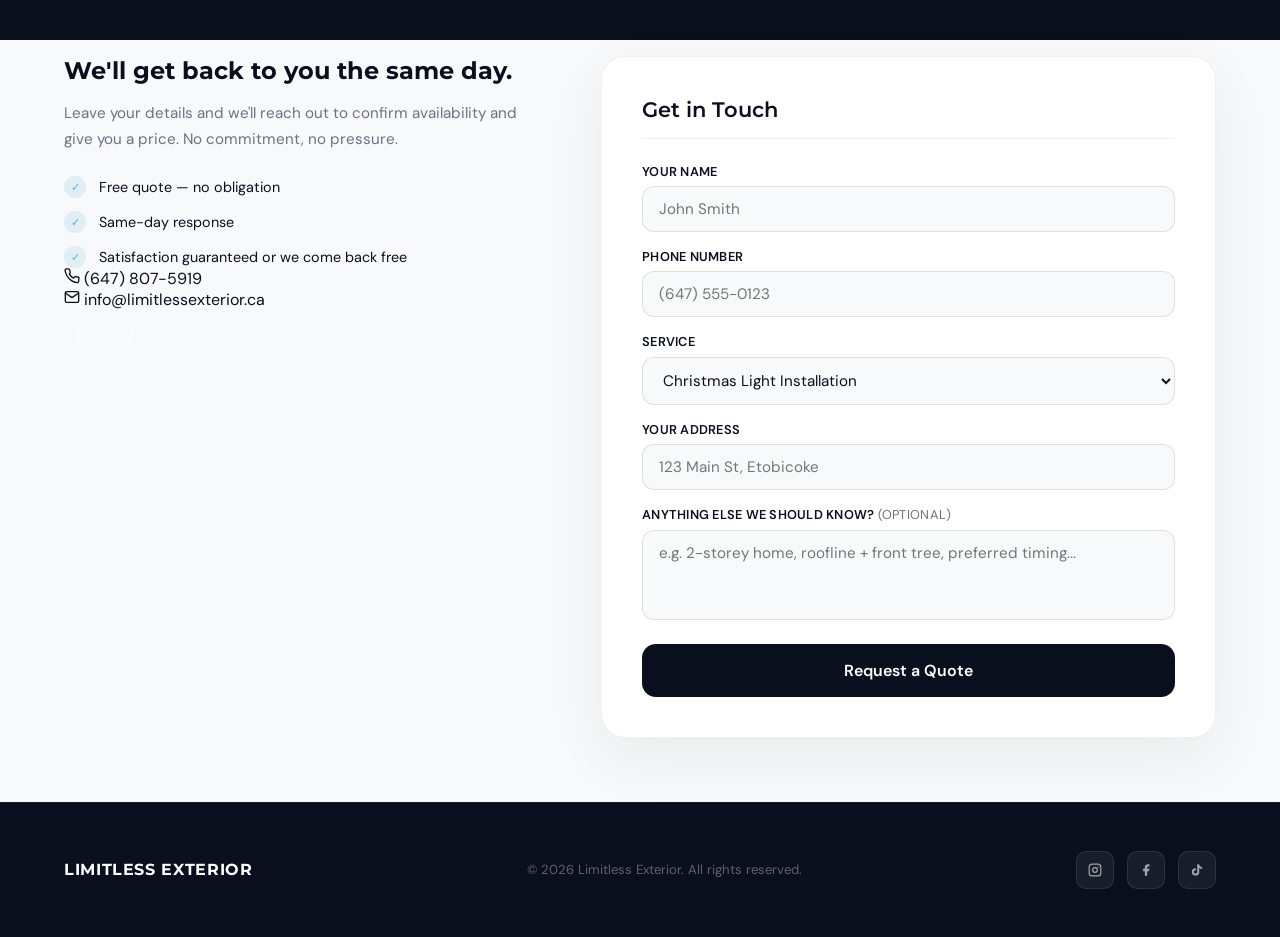
==== commit 2504b4dd: "Add Christmas lights, gutter cleaning and pressure washing to site Co-Authored-By: Claude Opus 5.5 <" ====
--- a/Website/index.html
+++ b/Website/index.html
@@ -3,20 +3,20 @@
 <head>
 <meta charset="UTF-8">
 <meta name="viewport" content="width=device-width, initial-scale=1.0">
-<meta name="description" content="Top-rated window cleaning in Etobicoke, Mississauga & across the GTA. No soaps, no streaks, satisfaction guaranteed. Book your free quote today.">
+<meta name="description" content="Christmas light installation, gutter cleaning, window cleaning and pressure washing in Etobicoke, Mississauga & across the GTA. Book your free quote today.">
 
 <!-- Open Graph -->
 <meta property="og:type" content="website">
 <meta property="og:url" content="https://limitlessexterior.ca">
-<meta property="og:title" content="Limitless Exterior — Window Cleaning Across the GTA">
-<meta property="og:description" content="Top-rated window cleaning in Etobicoke, Mississauga & across the GTA. No soaps, no streaks, satisfaction guaranteed. Book your free quote today.">
+<meta property="og:title" content="Limitless Exterior — Christmas Lights, Gutters, Windows &amp; Pressure Washing | GTA">
+<meta property="og:description" content="Christmas light installation, gutter cleaning, window cleaning and pressure washing in Etobicoke, Mississauga & across the GTA. Book your free quote today.">
 <meta property="og:image" content="https://limitlessexterior.ca/pictures/og-image.png">
 
 <!-- Twitter/iMessage fallback -->
 <meta name="twitter:card" content="summary_large_image">
 <meta name="twitter:image" content="https://limitlessexterior.ca/pictures/og-image.png">
 
-<title>Limitless Exterior</title>
+<title>Limitless Exterior | Christmas Lights, Gutter Cleaning, Window Cleaning – Etobicoke &amp; GTA</title>
 <link rel="icon" href="pictures/LimitlessExteriorLogo.svg" type="image/svg+xml">
 <link href="https://fonts.googleapis.com/css2?family=Montserrat:wght@400;500;600;700;800&family=DM+Sans:wght@300;400;500;600&display=swap" rel="stylesheet">
 <style>
@@ -370,7 +370,7 @@
 
   .services-grid {
     display: grid;
-    grid-template-columns: repeat(auto-fit, minmax(280px, 1fr));
+    grid-template-columns: repeat(auto-fit, minmax(240px, 1fr));
     gap: 1.5rem;
     margin-top: 3rem;
   }
@@ -985,6 +985,7 @@
   </a>
   <ul class="nav-links" id="navLinks">
     <li><a href="#home" onclick="closeMenu()">Home</a></li>
+    <li><a href="#services" onclick="closeMenu()">Services</a></li>
     <li><a href="#testimonials" onclick="closeMenu()">Testimonials</a></li>
     <li><a href="#faq" onclick="closeMenu()">FAQ</a></li>
     <li><a href="#booking" class="nav-cta" onclick="closeMenu()">Free Quote</a></li>
@@ -1024,24 +1025,29 @@
   <div style="max-width: 1200px; margin: 0 auto;">
     <div class="section-label">What We Do</div>
     <div style="display: flex; justify-content: space-between; align-items: flex-end; flex-wrap: wrap; gap: 1rem;">
-      <h2 class="section-title">Premium Window Cleaning,<br>Done Right</h2>
-      <p class="section-sub">Pure water technology that leaves zero streaks, zero residue, and windows that stay cleaner longer.</p>
+      <h2 class="section-title">Exterior Services,<br>Done Right</h2>
+      <p class="section-sub">Windows, gutters, pressure washing and Christmas lights — one local crew for the outside of your home or business.</p>
     </div>
     <div class="services-grid">
       <div class="service-card">
-        <div class="service-icon">🏠</div>
-        <h3>Residential Cleaning</h3>
-        <p>From bungalows to two-storey homes — we reach every window safely from the ground using our extended waterfed poles.</p>
+        <div class="service-icon">🎄</div>
+        <h3>Christmas Light Installation</h3>
+        <p>We design, install and take down your holiday lights — rooflines, trees and shrubs. No ladders for you. Now booking for this season.</p>
       </div>
       <div class="service-card">
-        <div class="service-icon">🏢</div>
-        <h3>Commercial Cleaning</h3>
-        <p>Storefronts, offices, and multi-unit buildings. We work around your schedule to minimize disruption.</p>
+        <div class="service-icon">🍂</div>
+        <h3>Gutter Cleaning</h3>
+        <p>Full eavestrough clean-out and downspout flush before the freeze, so you avoid overflow, ice dams and water damage.</p>
       </div>
       <div class="service-card">
-        <div class="service-icon">💧</div>
-        <h3>Pure Water System</h3>
-        <p>Our waterfed brush system uses 100% purified water — no soaps, no chemicals, no streaks. Safe for your family and the environment.</p>
+        <div class="service-icon">🪟</div>
+        <h3>Window Cleaning</h3>
+        <p>Homes, storefronts and offices. Our waterfed pole system uses 100% purified water — no soaps, no chemicals, no streaks.</p>
+      </div>
+      <div class="service-card">
+        <div class="service-icon">💦</div>
+        <h3>Pressure Washing</h3>
+        <p>Driveways, decks, fences, patios and storefronts. Built-up dirt, moss and stains gone.</p>
       </div>
     </div>
   </div>
@@ -1052,7 +1058,7 @@
   <div style="max-width: 1200px; margin: 0 auto;">
     <div class="section-label">Testimonials</div>
     <h2 class="section-title">What Our Clients Say</h2>
-    <p class="section-sub">Hundreds of homeowners and businesses across the GTA trust us to keep their windows crystal clear.</p>
+    <p class="section-sub">Homeowners and businesses across the GTA trust us with the outside of their properties.</p>
     <div class="testimonials-grid">
       <div class="testimonial-card">
         <div class="stars">★★★★★</div>
@@ -1132,6 +1138,20 @@
           <i class="faq-icon">+</i>
         </button>
         <div class="faq-answer">For most homes, 2–4 times a year keeps things looking great. High-traffic areas or homes near busy roads may benefit from more frequent cleans.</div>
+      </div>
+      <div class="faq-item">
+        <button class="faq-question" onclick="toggleFaq(this)">
+          Do you take the Christmas lights down too?
+          <i class="faq-icon">+</i>
+        </button>
+        <div class="faq-answer">Yes. We install before the holidays and come back in the new year to take everything down. Ask about takedown when you book your quote.</div>
+      </div>
+      <div class="faq-item">
+        <button class="faq-question" onclick="toggleFaq(this)">
+          When should I get my gutters cleaned?
+          <i class="faq-icon">+</i>
+        </button>
+        <div class="faq-answer">Late fall, after most leaves have dropped and before the freeze. Clogged gutters in winter can cause ice dams and water damage.</div>
       </div>
       <div class="faq-item">
         <button class="faq-question" onclick="toggleFaq(this)">
@@ -1194,13 +1214,24 @@
         </div>
 
         <div class="form-group">
+          <label>Service</label>
+          <select id="service" style="width:100%;padding:0.75rem 1rem;border:1.5px solid rgba(0,0,0,0.1);border-radius:12px;font-family:'DM Sans',sans-serif;font-size:0.95rem;color:var(--navy);background:var(--cream);outline:none;">
+            <option value="Christmas Light Installation">Christmas Light Installation</option>
+            <option value="Gutter Cleaning">Gutter Cleaning</option>
+            <option value="Window Cleaning">Window Cleaning</option>
+            <option value="Pressure Washing">Pressure Washing</option>
+            <option value="Multiple / Not sure">Multiple / Not sure</option>
+          </select>
+        </div>
+
+        <div class="form-group">
           <label>Your Address</label>
           <input type="text" placeholder="123 Main St, Etobicoke" id="address">
         </div>
 
         <div class="form-group">
           <label>Anything else we should know? <span style="font-weight:400;color:var(--muted)">(optional)</span></label>
-          <textarea id="bookingMessage" placeholder="e.g. 2-storey home, back windows only, preferred timing..." style="height:90px;resize:none;padding:0.75rem 1rem;border:1.5px solid rgba(0,0,0,0.1);border-radius:12px;font-family:'DM Sans',sans-serif;font-size:0.95rem;color:var(--navy);background:var(--cream);outline:none;width:100%;transition:border-color 0.2s,box-shadow 0.2s;"></textarea>
+          <textarea id="bookingMessage" placeholder="e.g. 2-storey home, roofline + front tree, preferred timing..." style="height:90px;resize:none;padding:0.75rem 1rem;border:1.5px solid rgba(0,0,0,0.1);border-radius:12px;font-family:'DM Sans',sans-serif;font-size:0.95rem;color:var(--navy);background:var(--cream);outline:none;width:100%;transition:border-color 0.2s,box-shadow 0.2s;"></textarea>
         </div>
 
         <button class="submit-btn" onclick="submitBooking()">Request a Quote</button>
@@ -1337,6 +1368,7 @@
     const phone   = document.getElementById('phone').value.trim();
     const address = document.getElementById('address').value.trim();
     const message = document.getElementById('bookingMessage').value.trim();
+    const service = document.getElementById('service').value;
 
     if (!name || !phone || !address) {
       alert('Please fill in your name, phone, and address.');
@@ -1351,7 +1383,7 @@
       const res = await fetch(`https://formspree.io/f/${BOOKING_FORM_ID}`, {
         method: 'POST',
         headers: { 'Content-Type': 'application/json', 'Accept': 'application/json' },
-        body: JSON.stringify({ name, phone, address, message, _subject: `Quote request from ${name}` })
+        body: JSON.stringify({ name, phone, address, service, message, _subject: `${service} quote request from ${name}` })
       });
 
       if (res.ok) {
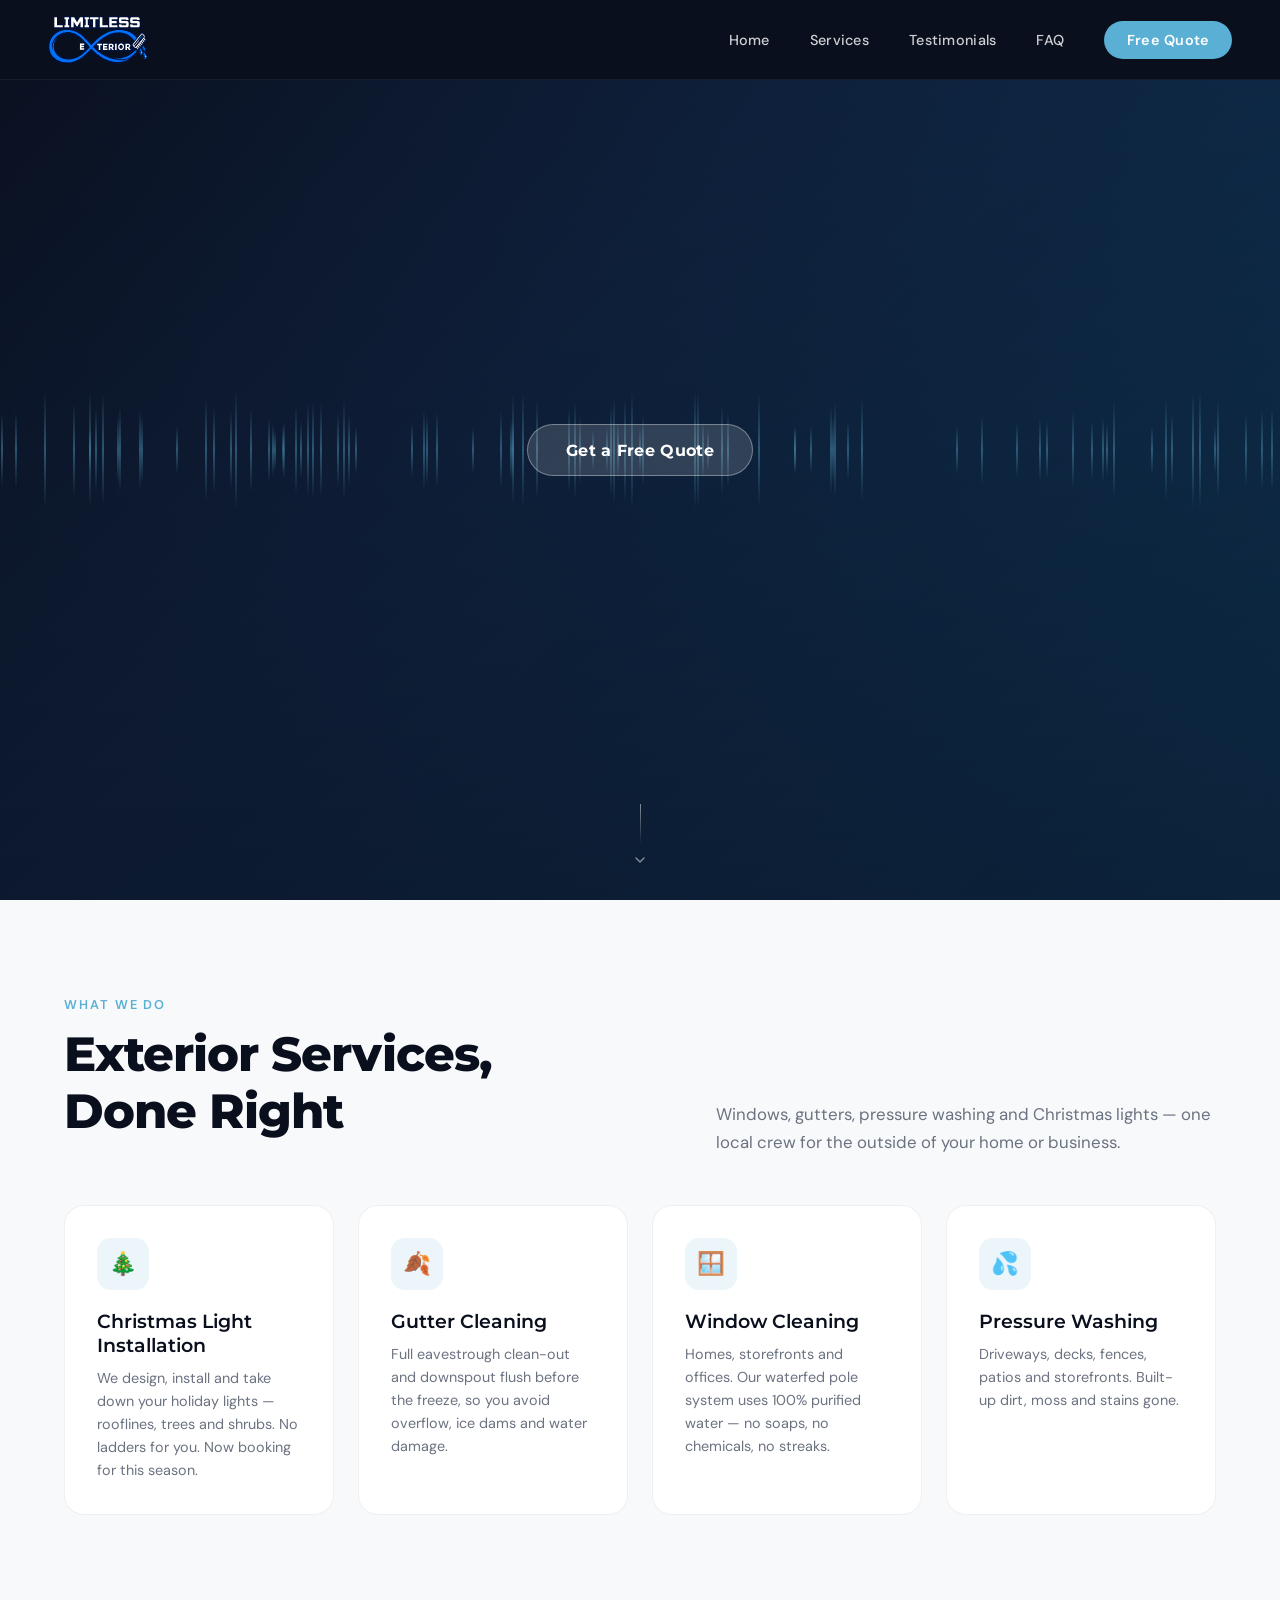
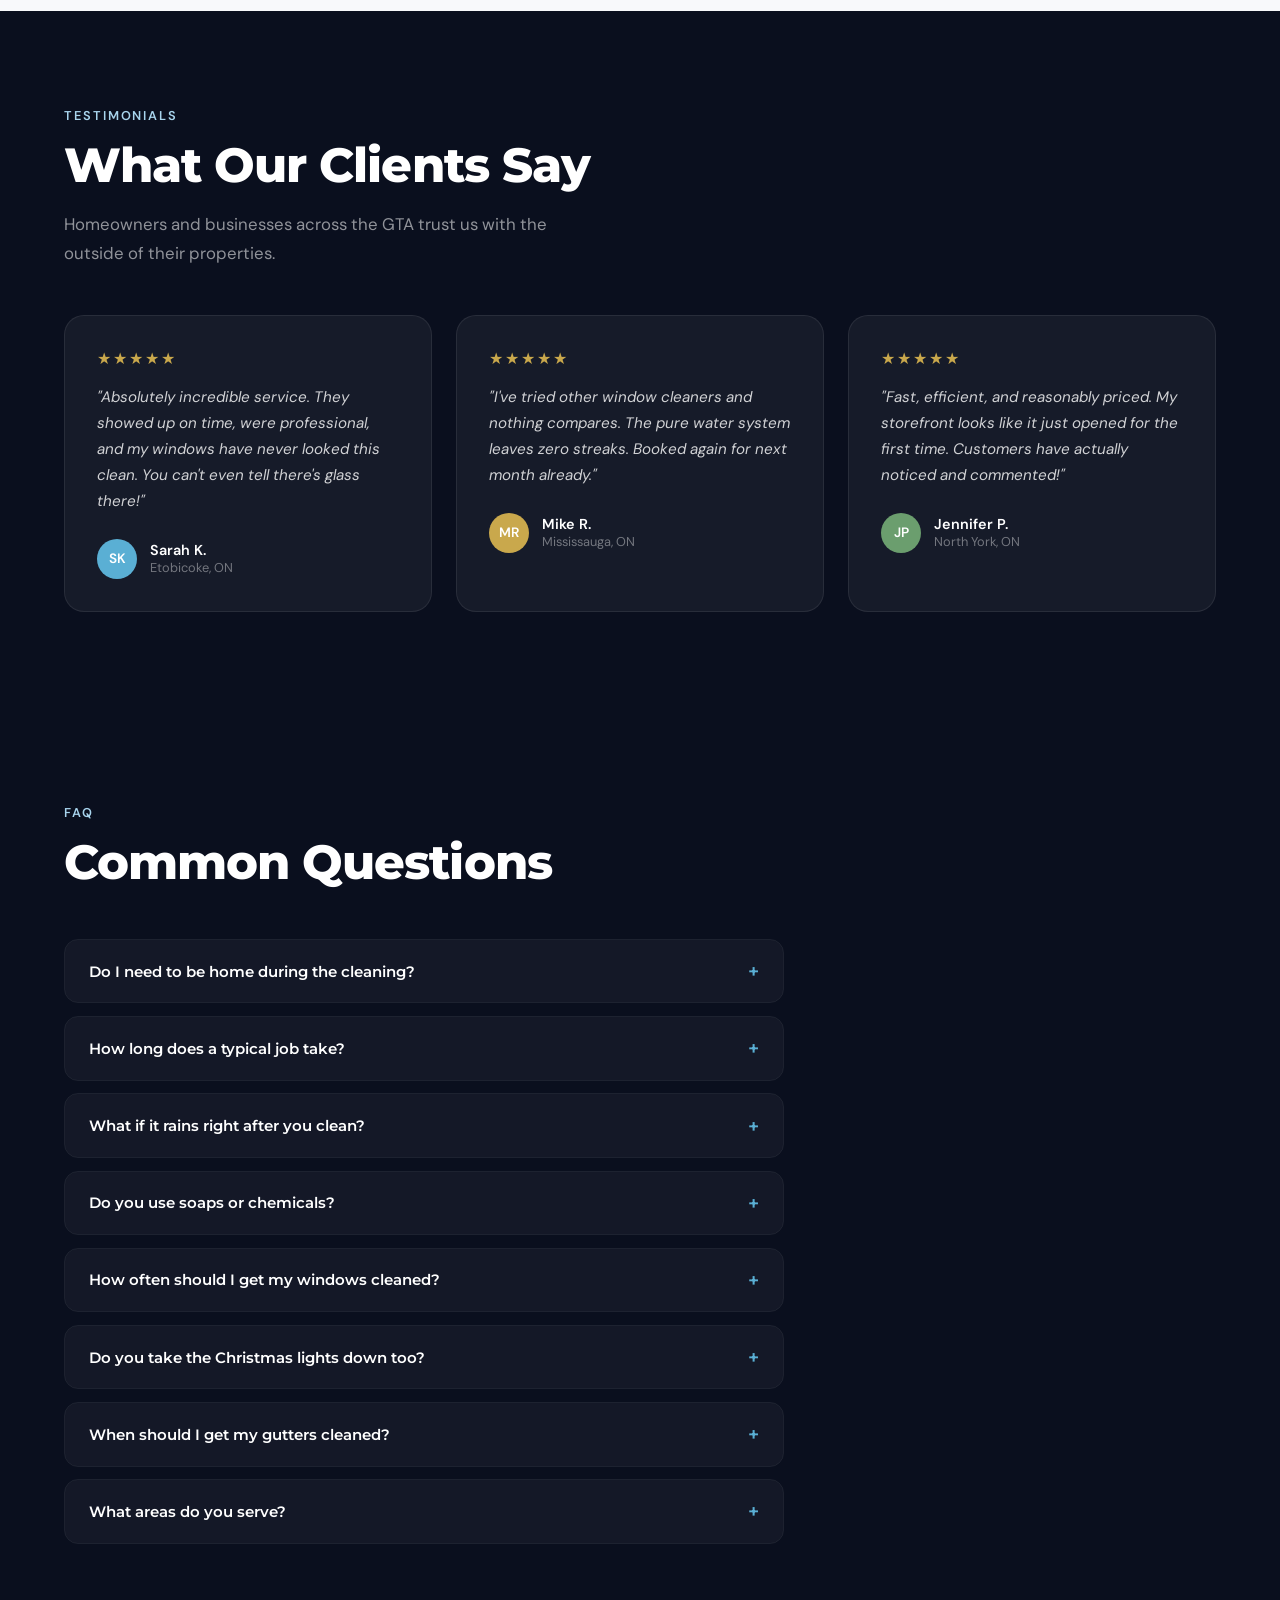
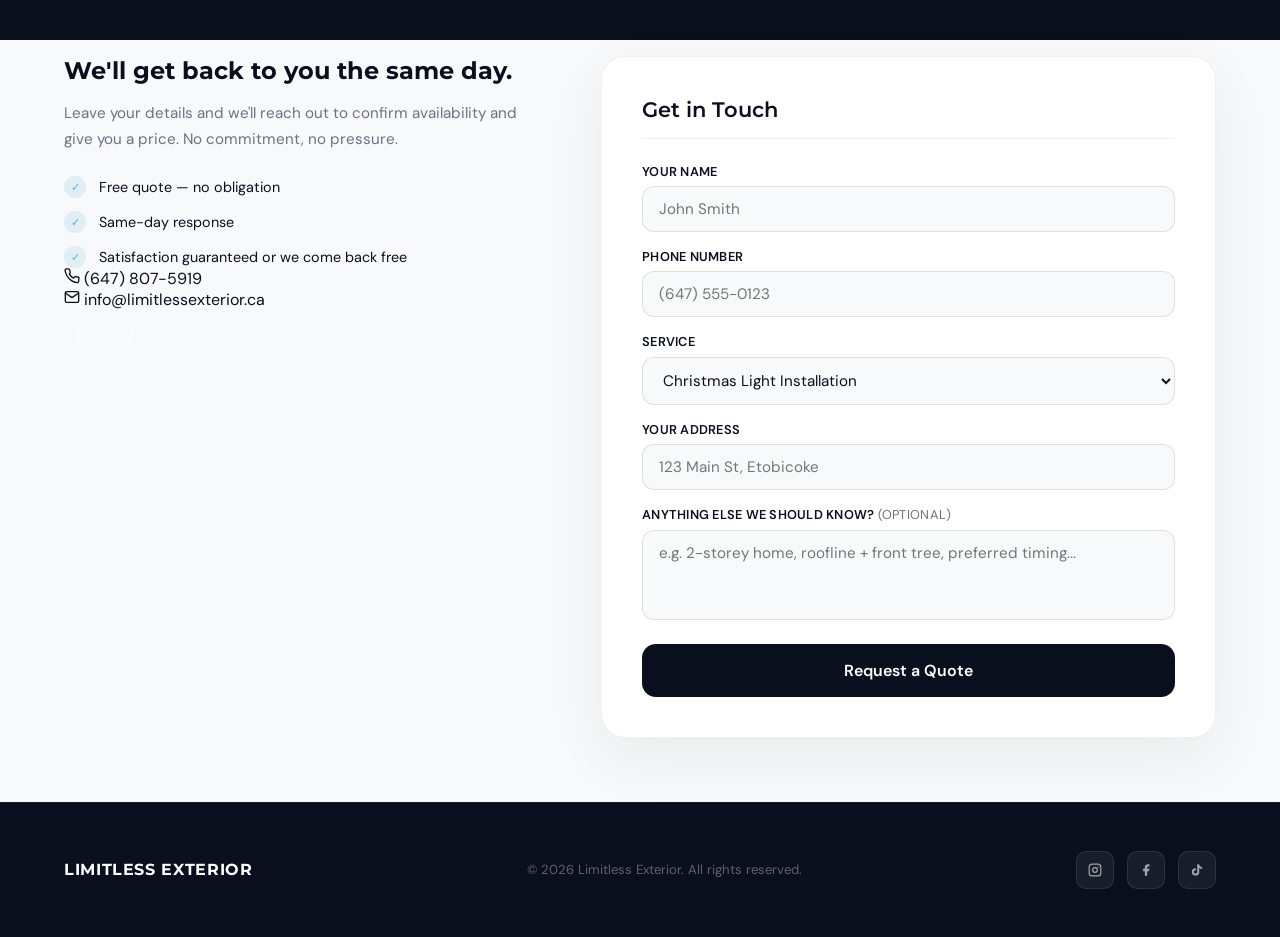
==== commit 1de8ac99: "Square favicon so the logo isn't squished in Google results Co-Authored-By: Claude Opus 5.5 <noreply" ====
--- a/Website/index.html
+++ b/Website/index.html
@@ -17,7 +17,10 @@
 <meta name="twitter:image" content="https://limitlessexterior.ca/pictures/og-image.png">
 
 <title>Limitless Exterior | Christmas Lights, Gutter Cleaning, Window Cleaning – Etobicoke &amp; GTA</title>
-<link rel="icon" href="pictures/LimitlessExteriorLogo.svg" type="image/svg+xml">
+<link rel="icon" href="/favicon.ico" sizes="48x48">
+<link rel="icon" href="/pictures/favicon-96.png" sizes="96x96" type="image/png">
+<link rel="icon" href="/pictures/favicon-192.png" sizes="192x192" type="image/png">
+<link rel="apple-touch-icon" href="/pictures/apple-touch-icon.png">
 <link href="https://fonts.googleapis.com/css2?family=Montserrat:wght@400;500;600;700;800&family=DM+Sans:wght@300;400;500;600&display=swap" rel="stylesheet">
 <style>
   *, *::before, *::after { box-sizing: border-box; margin: 0; padding: 0; }
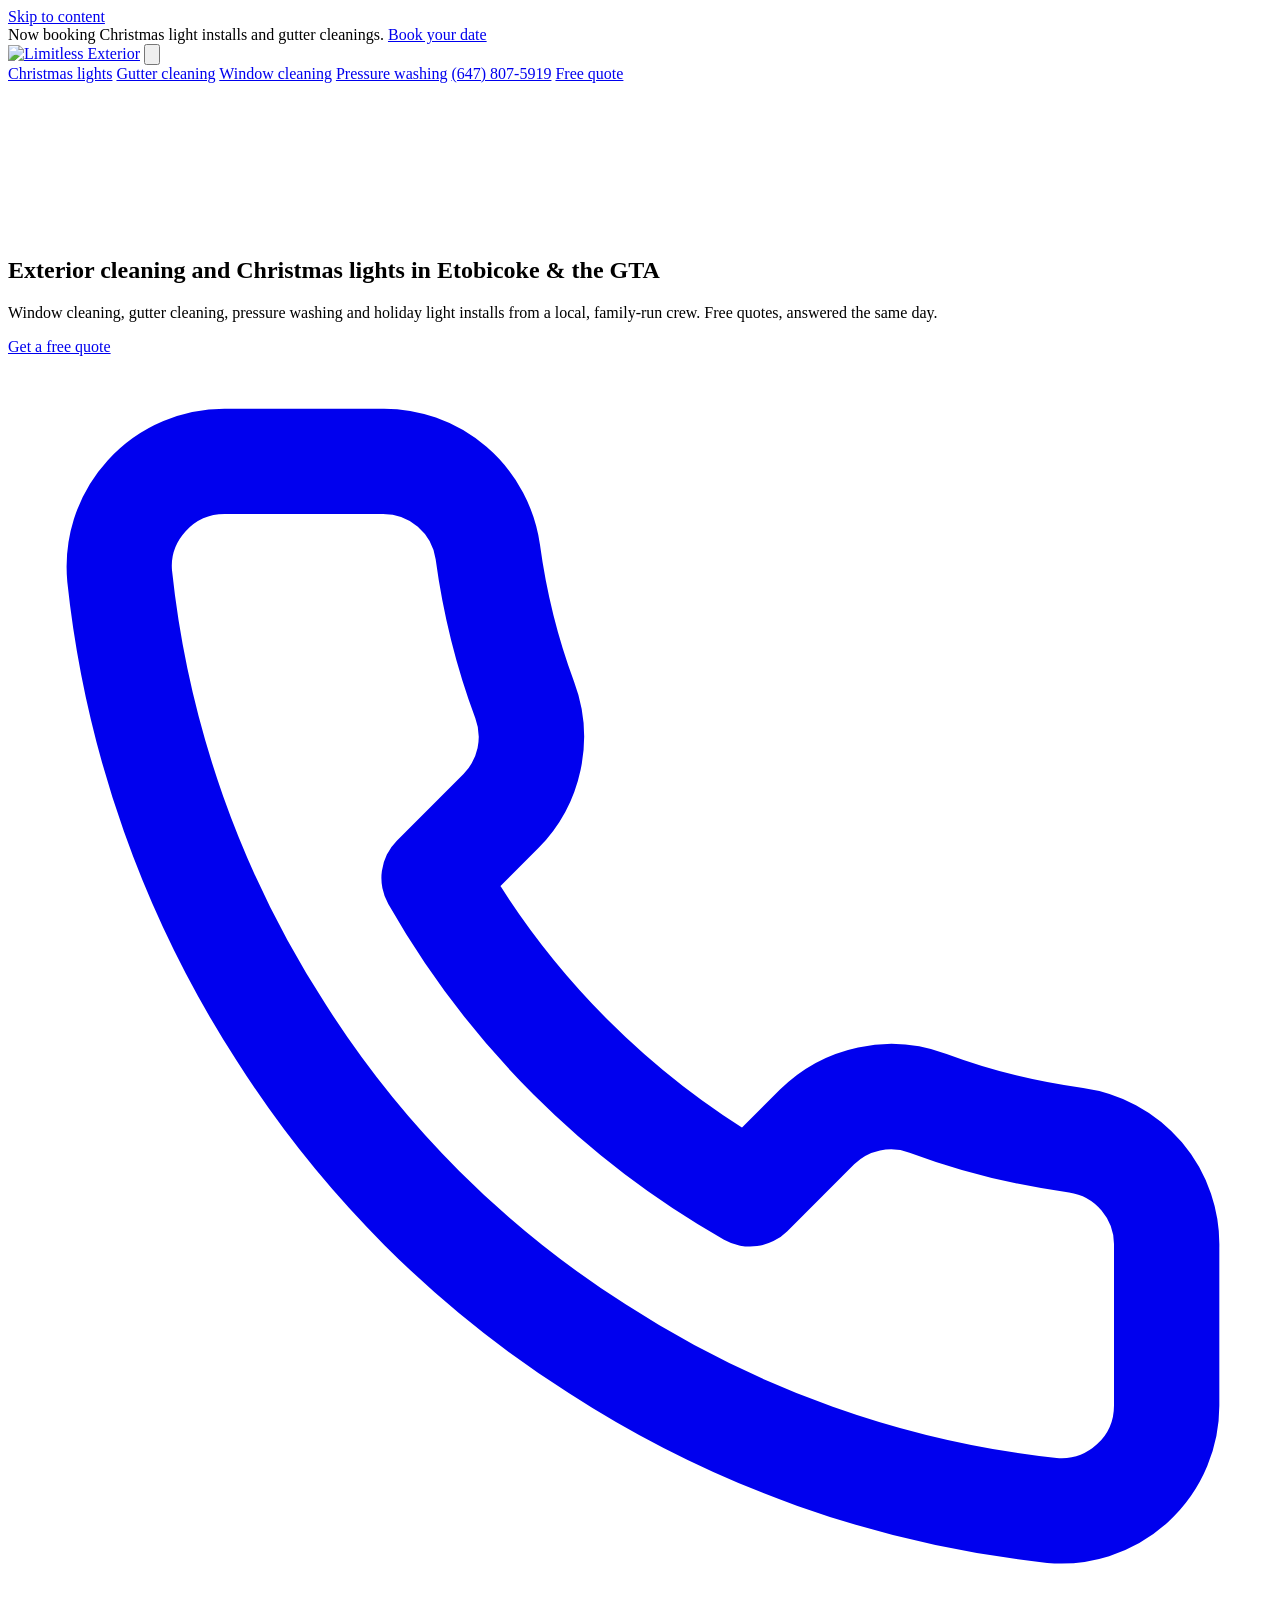
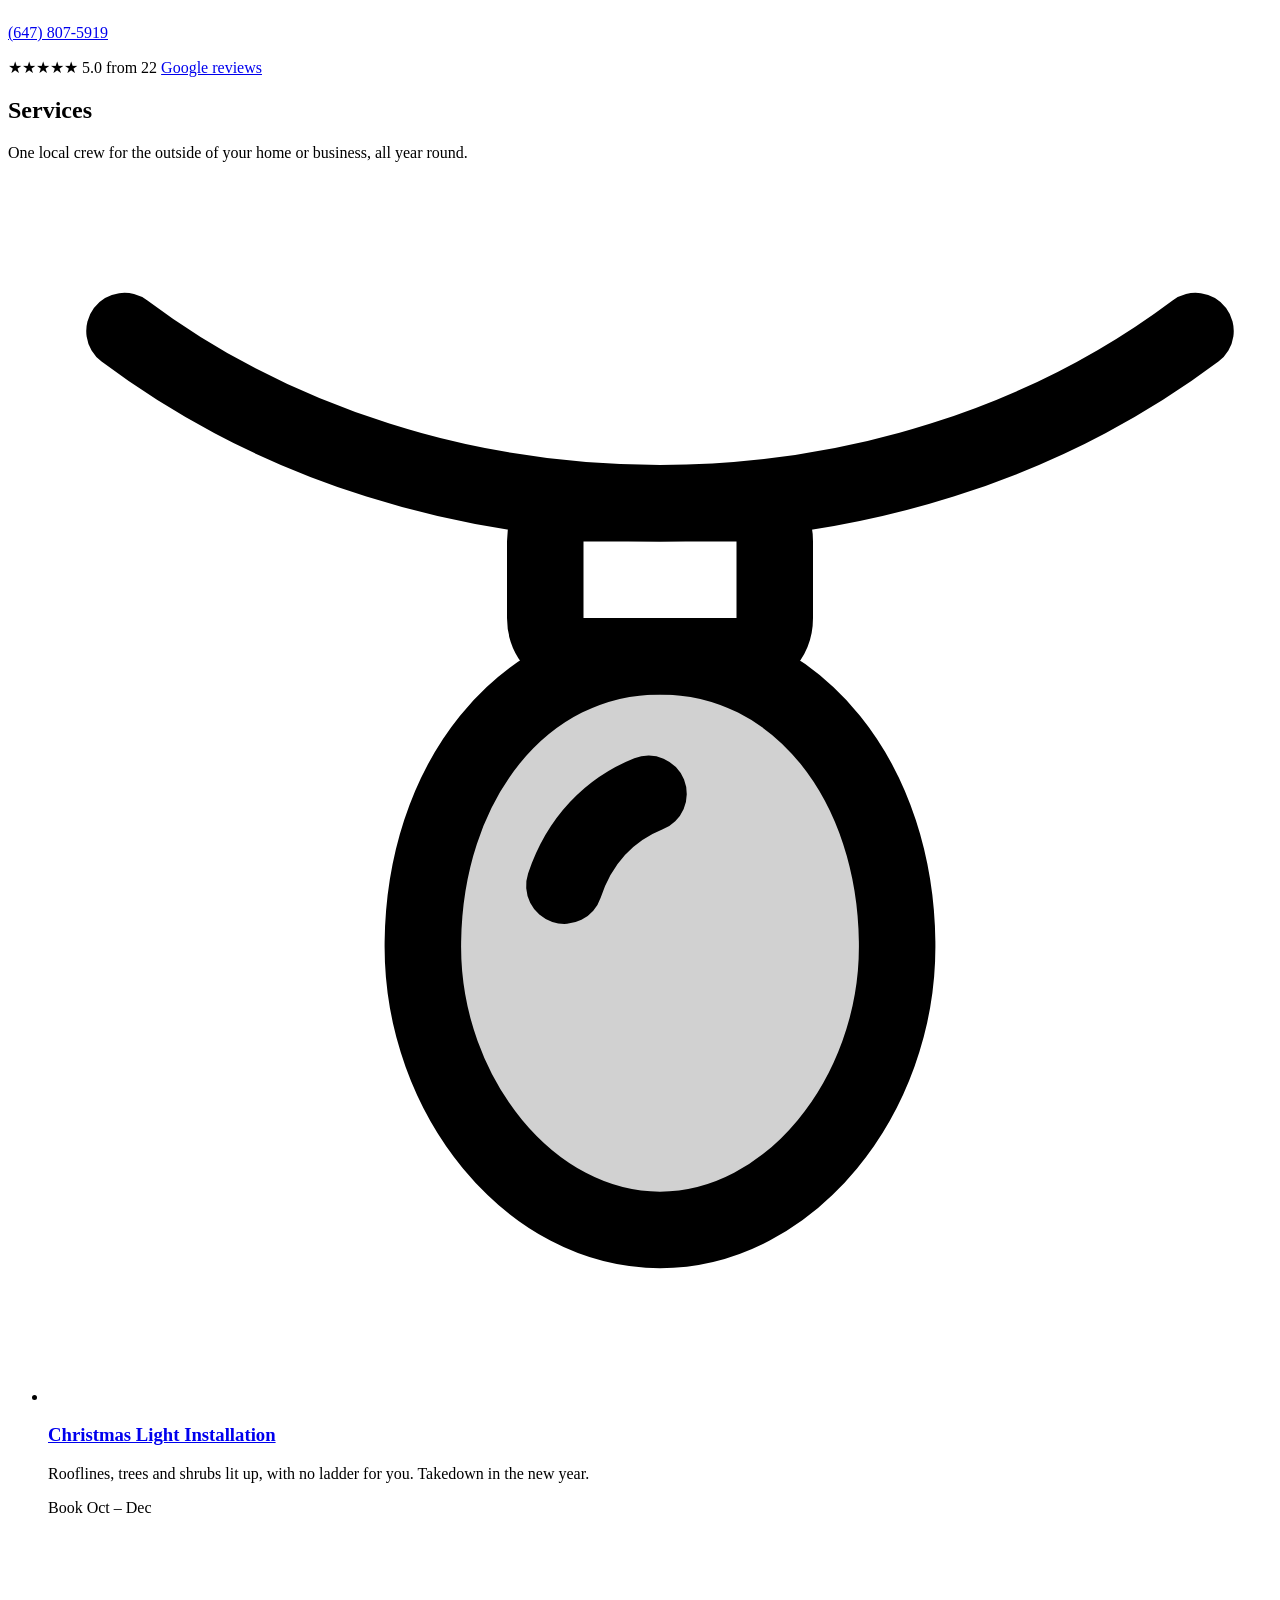
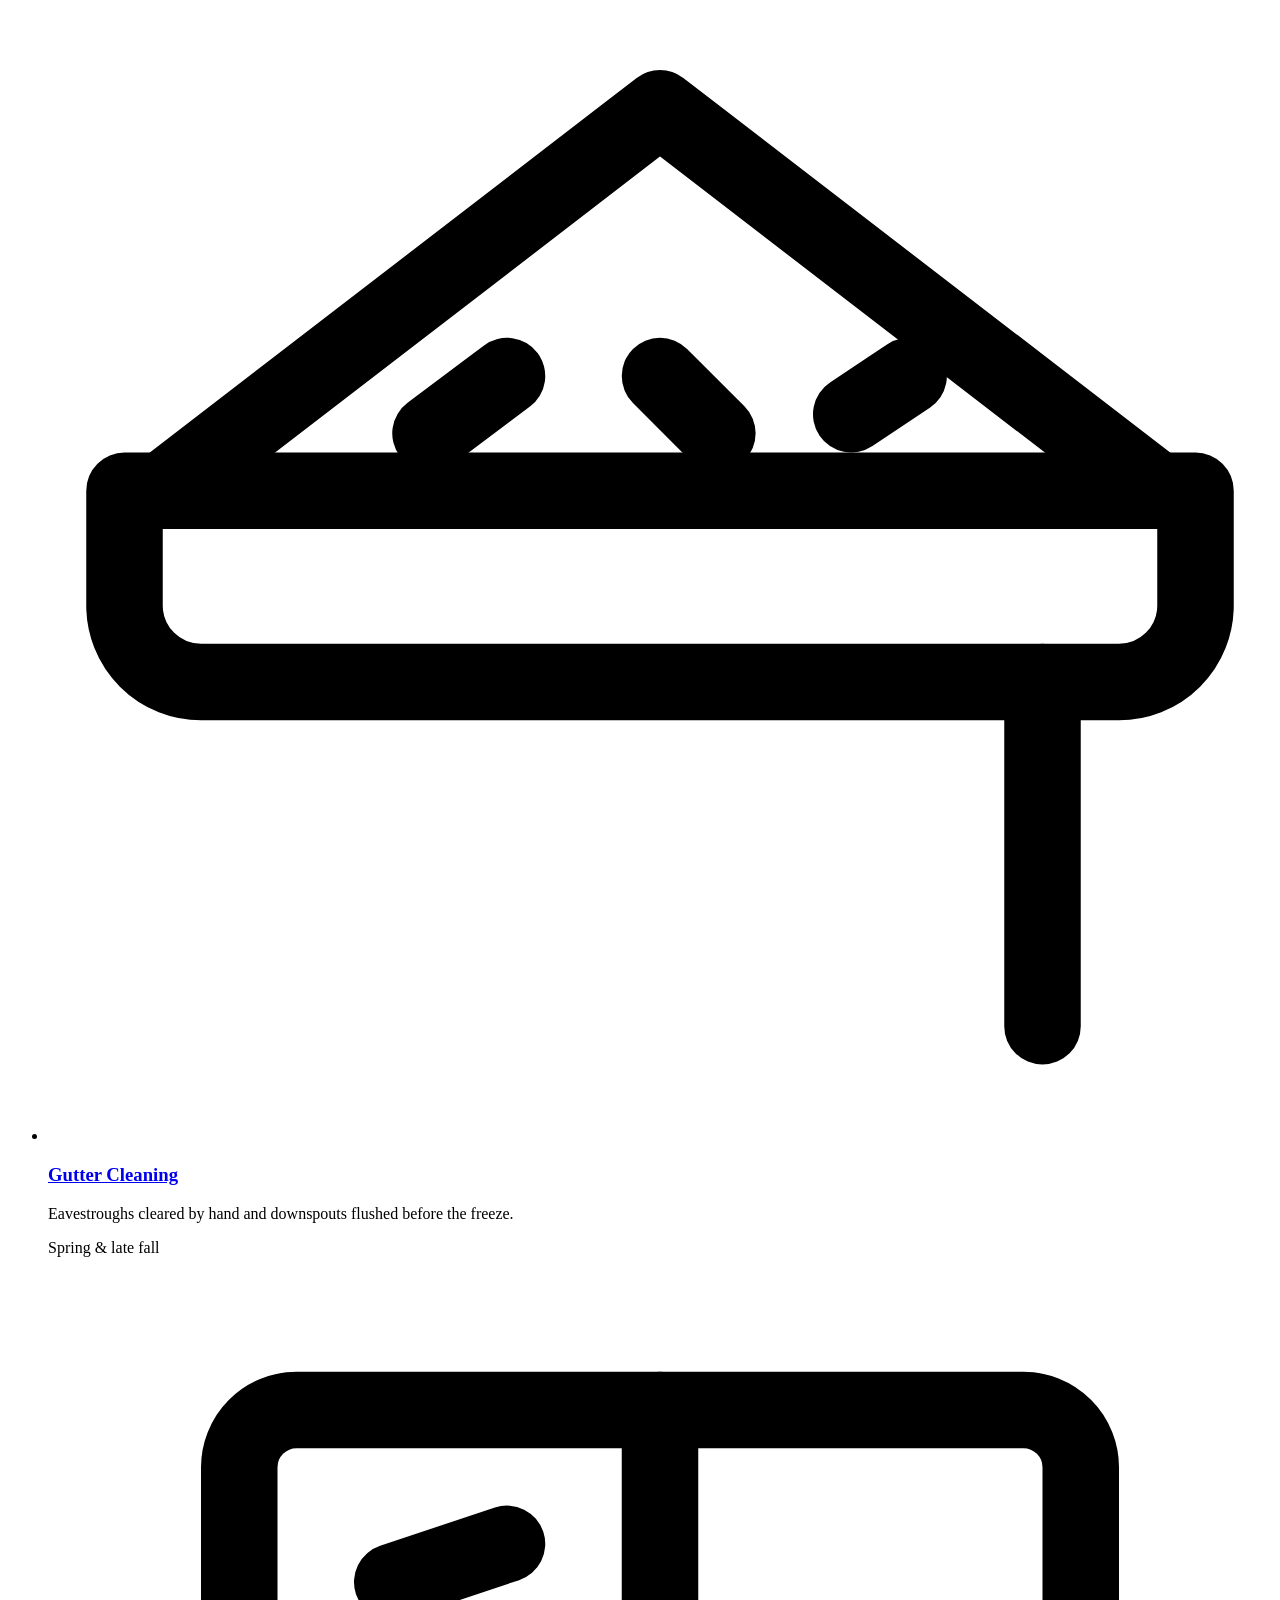
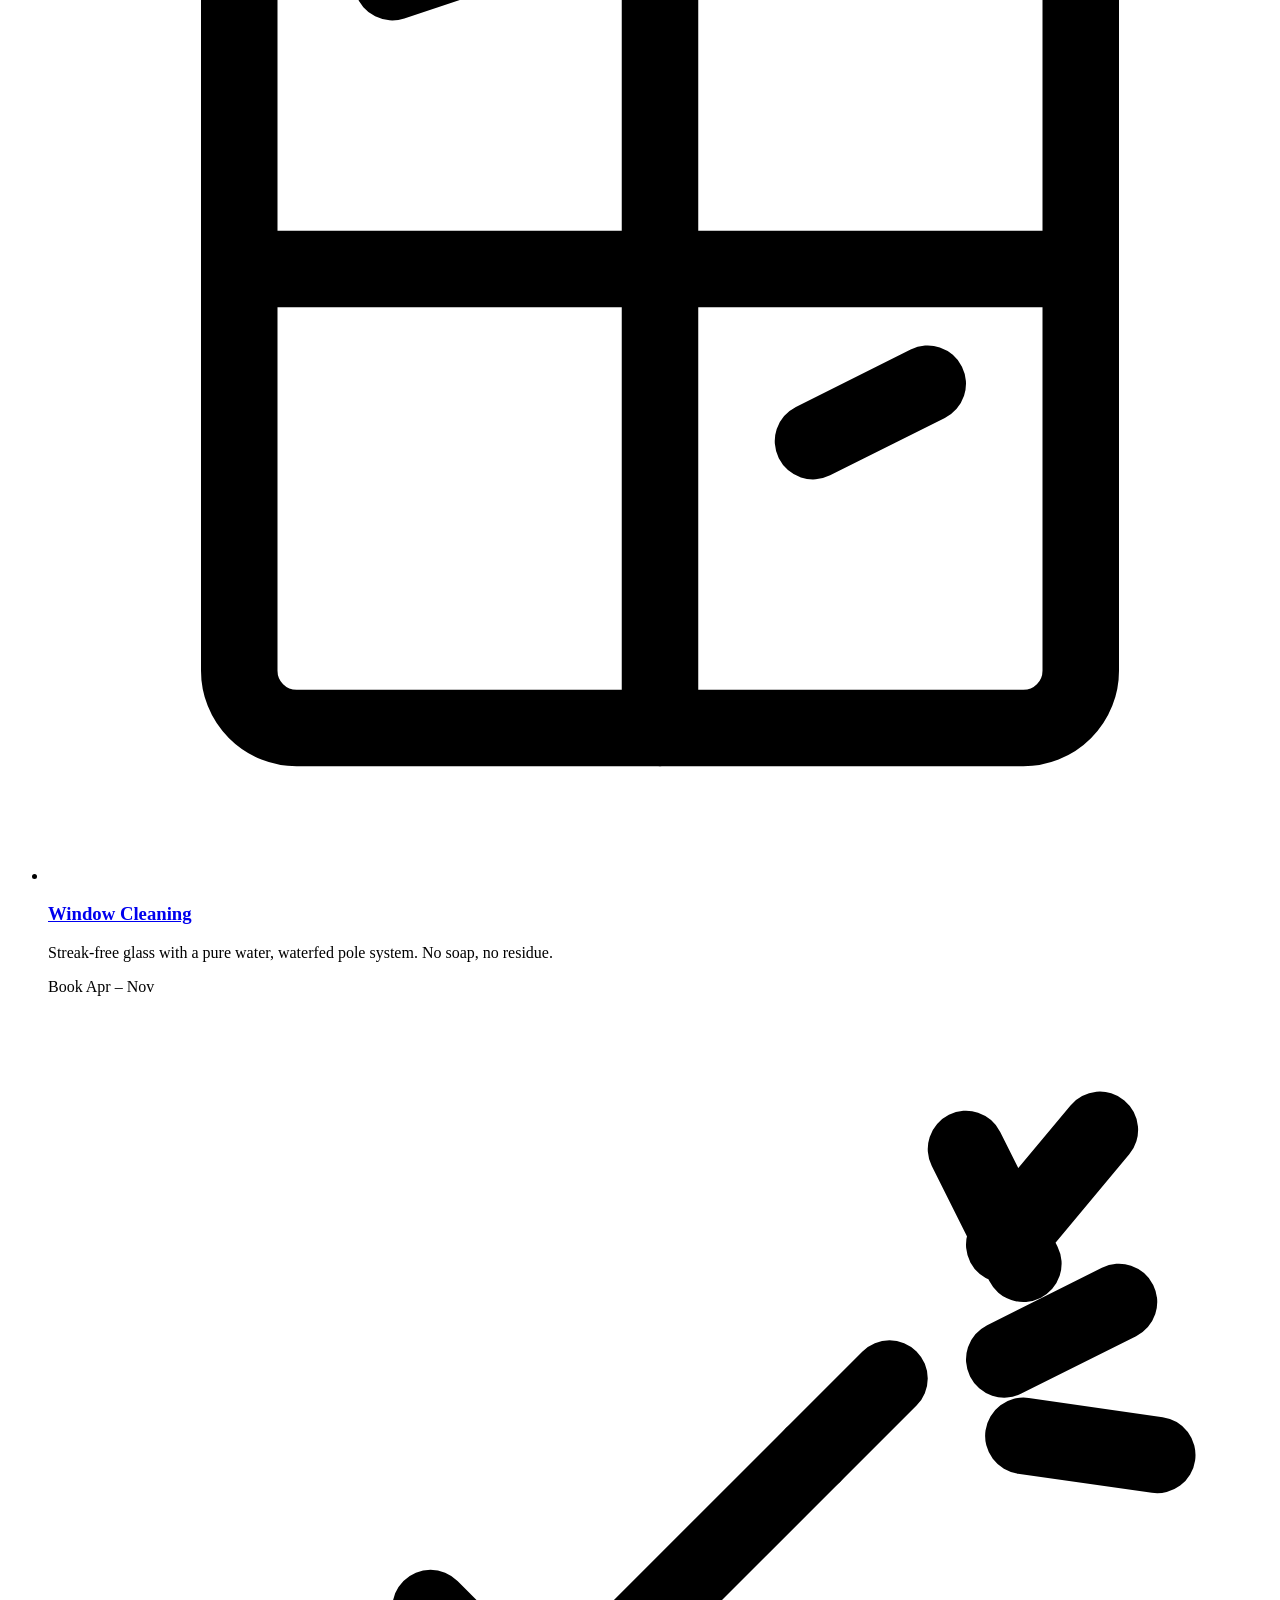
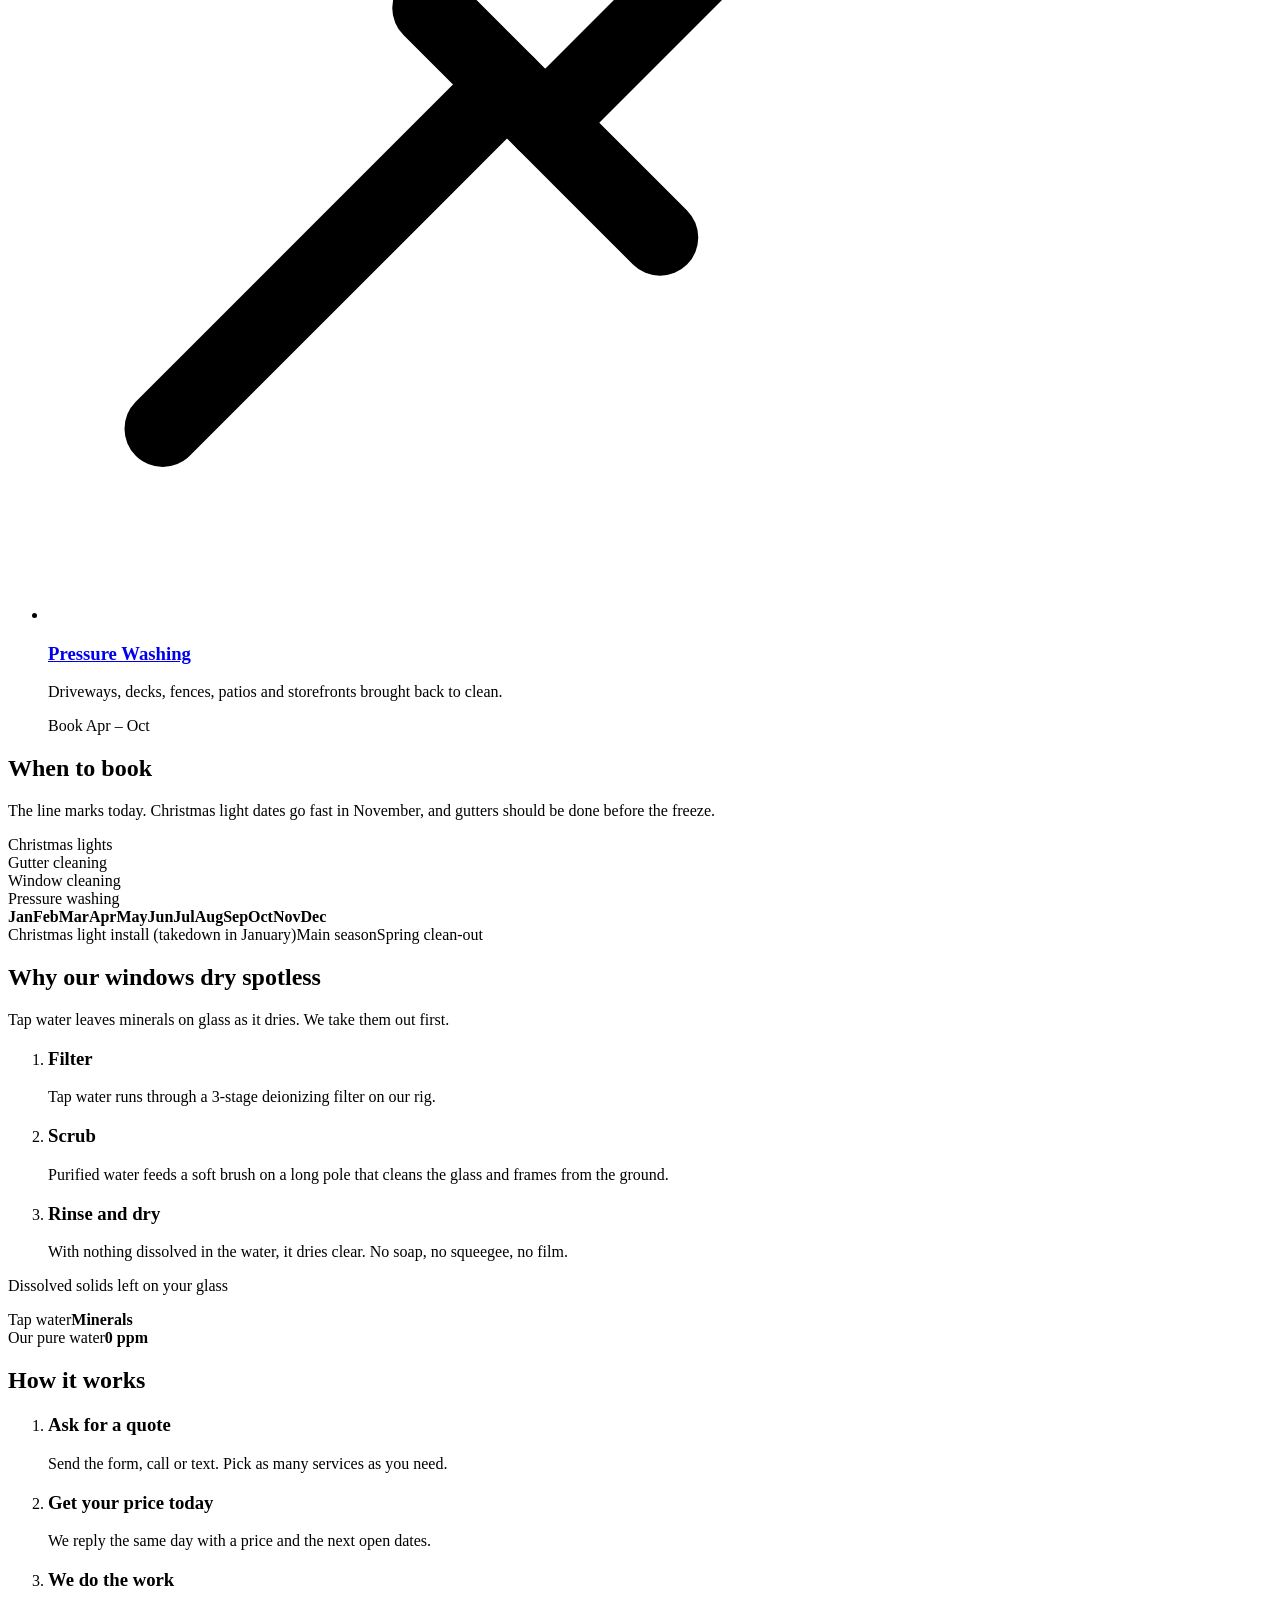
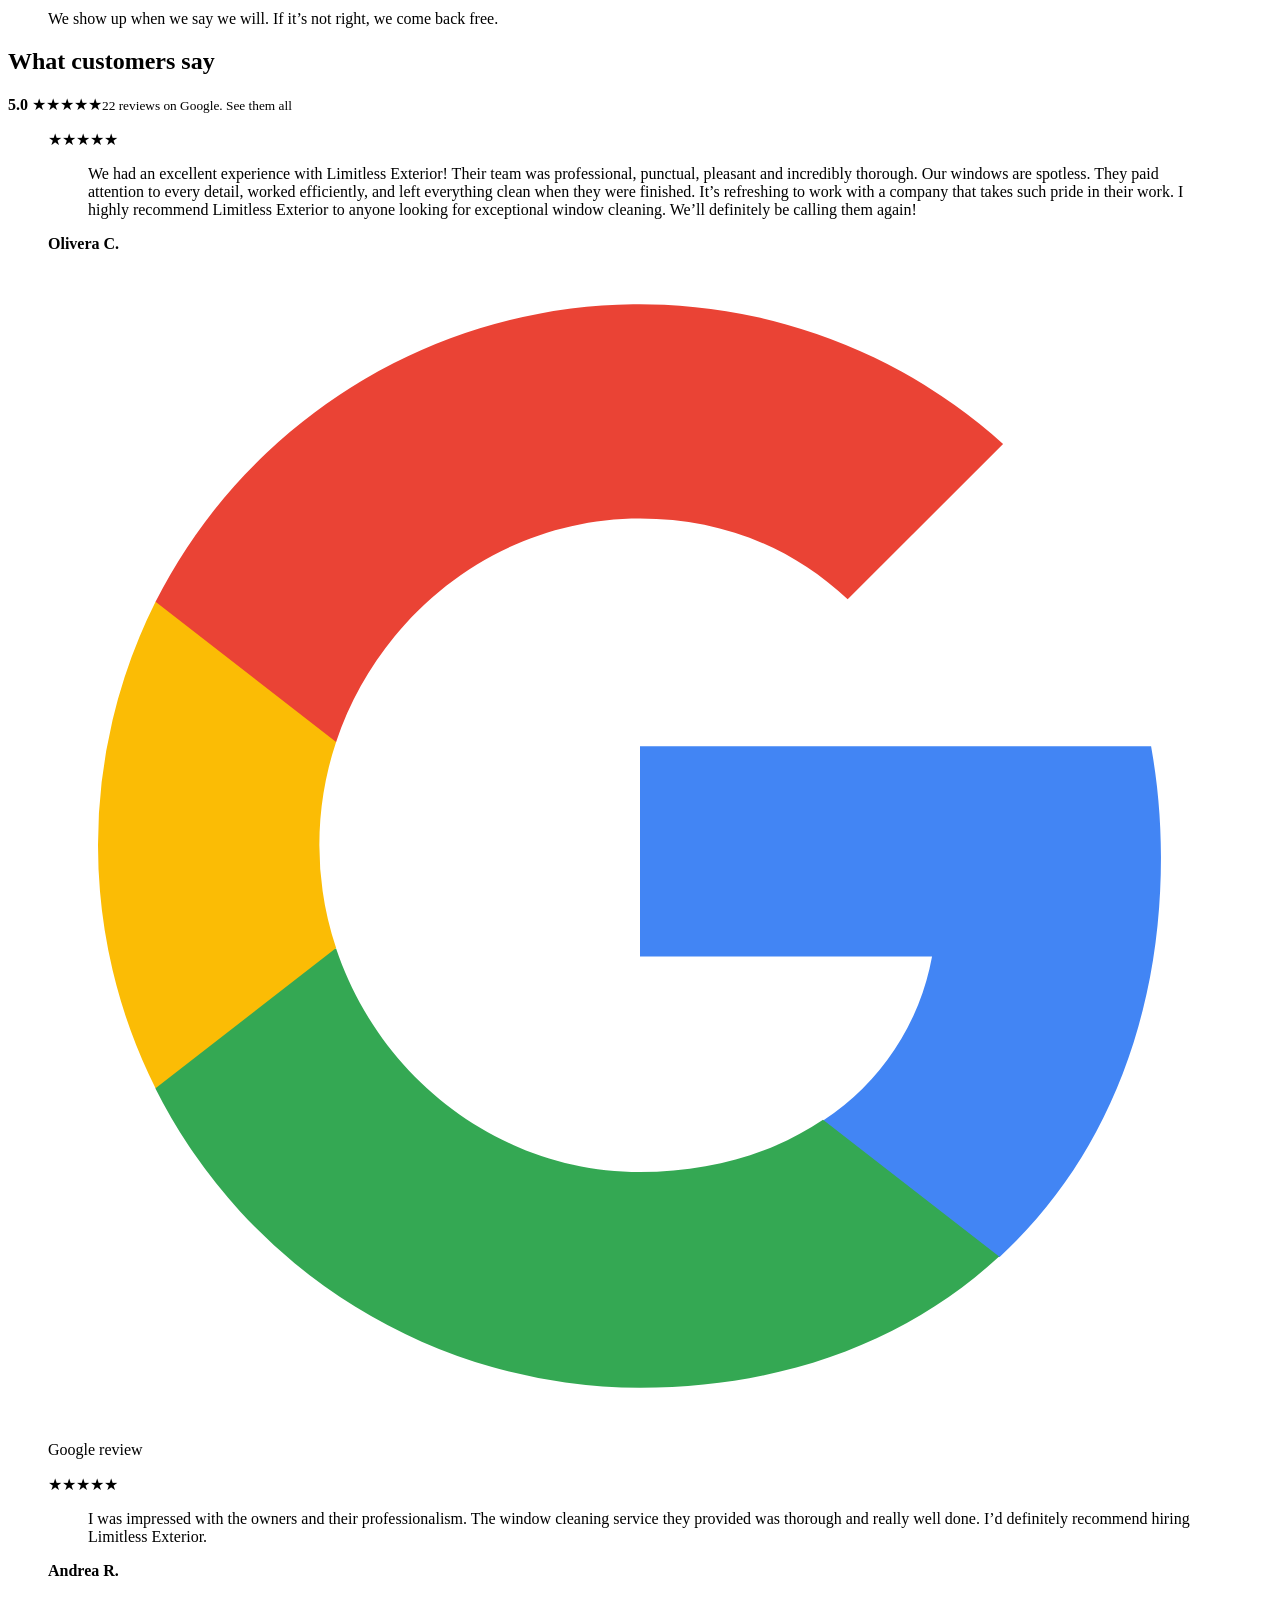
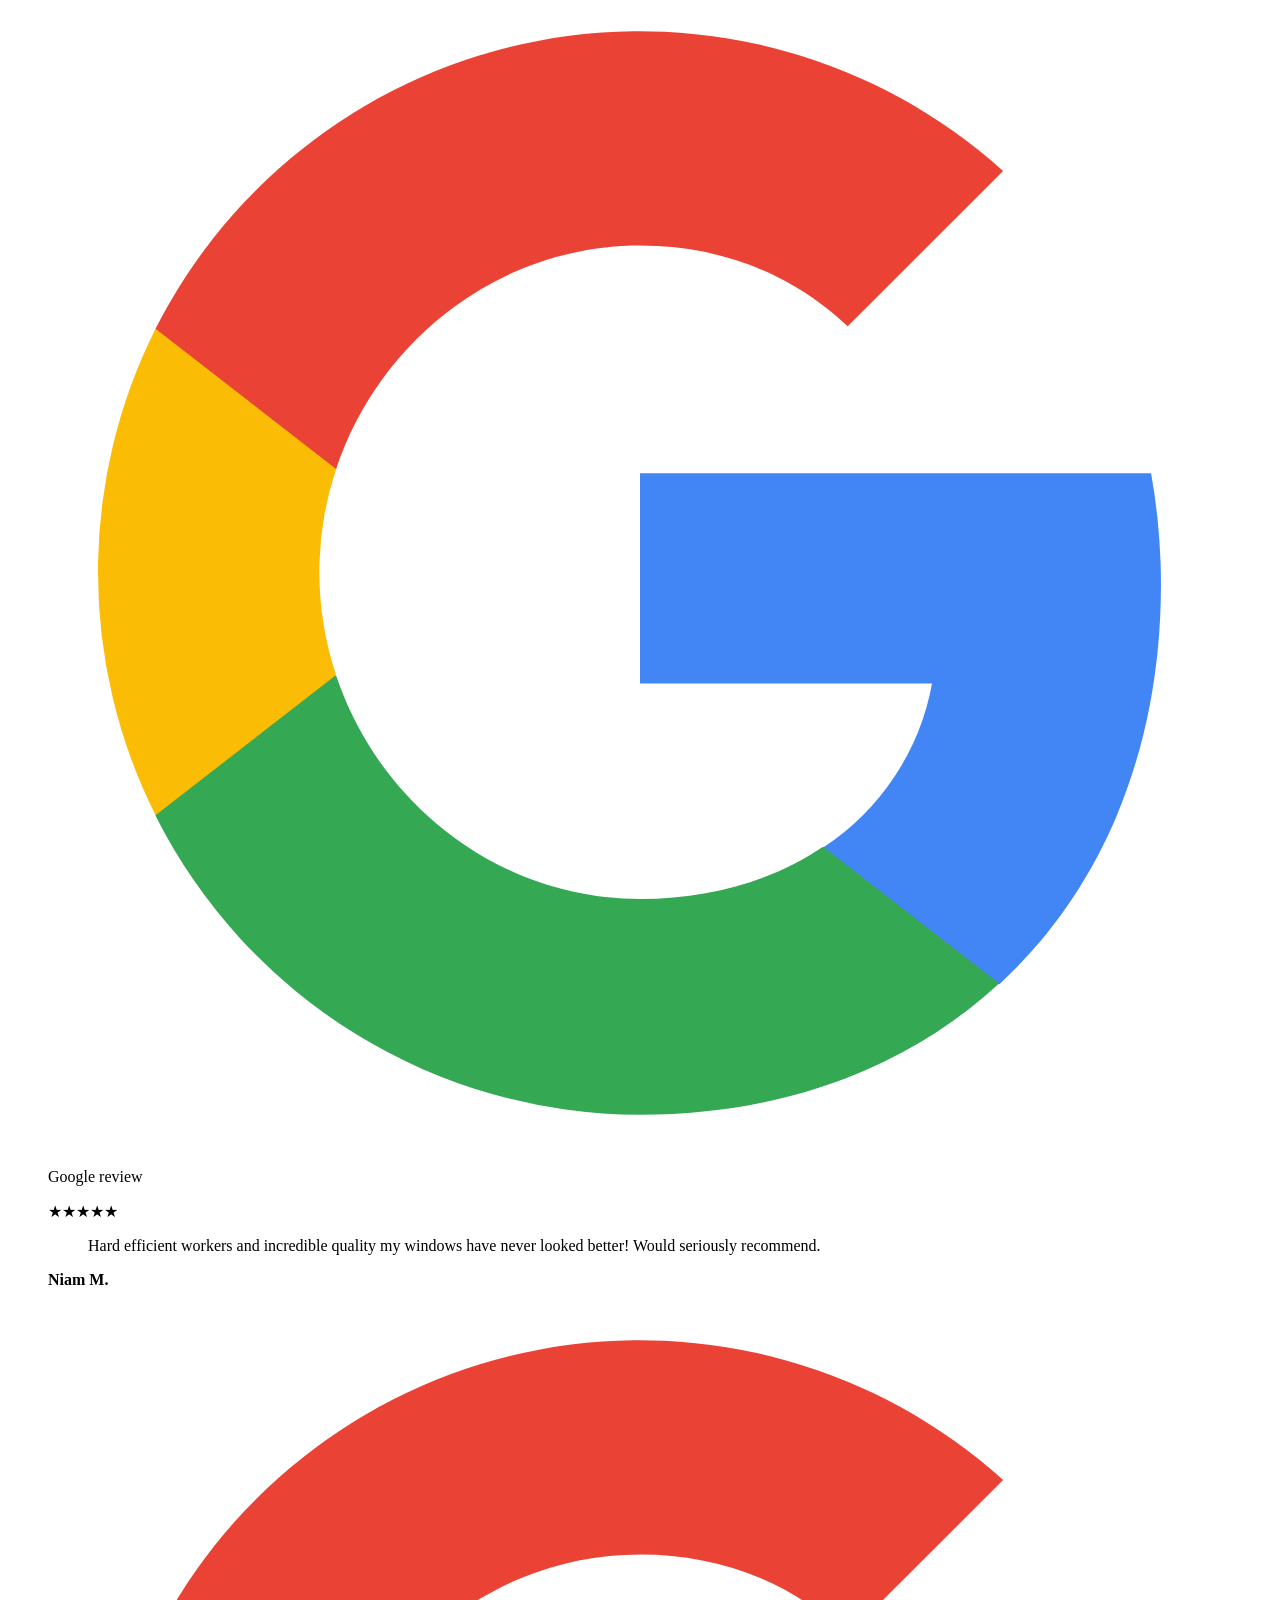
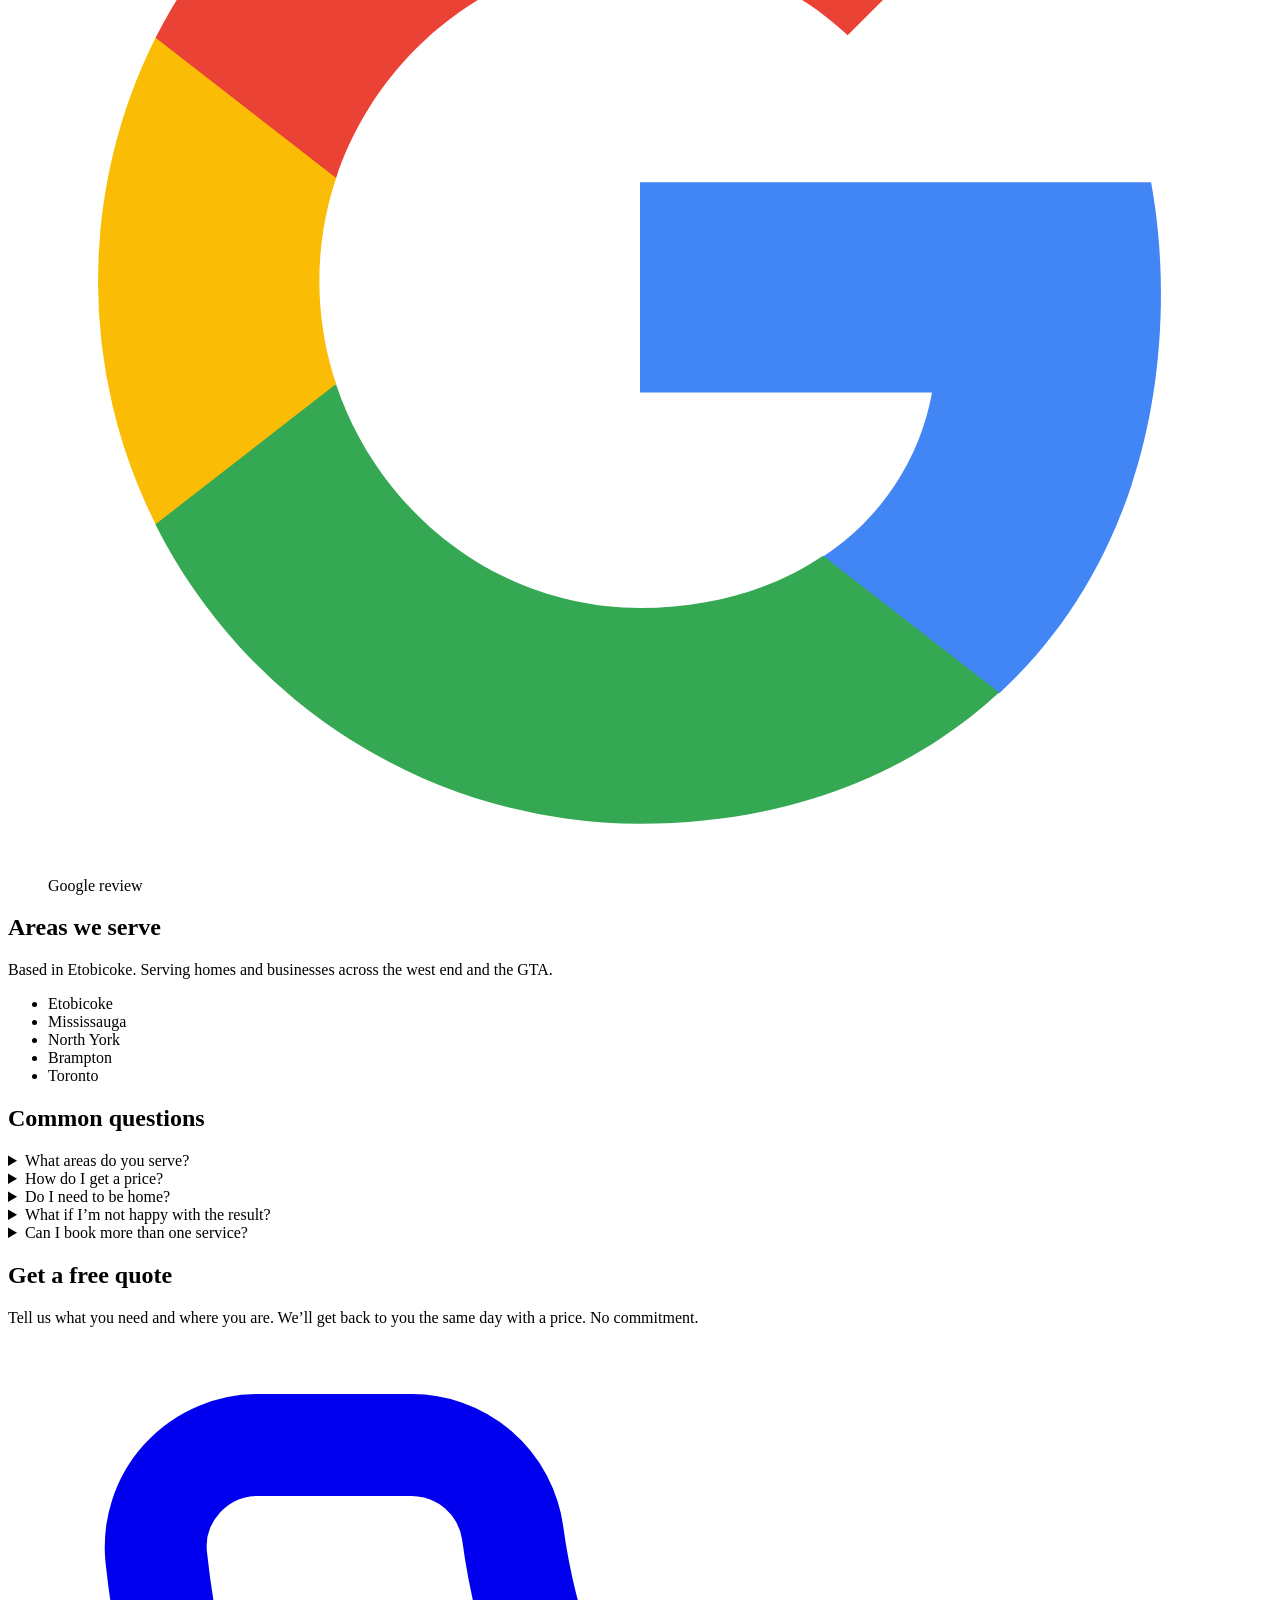
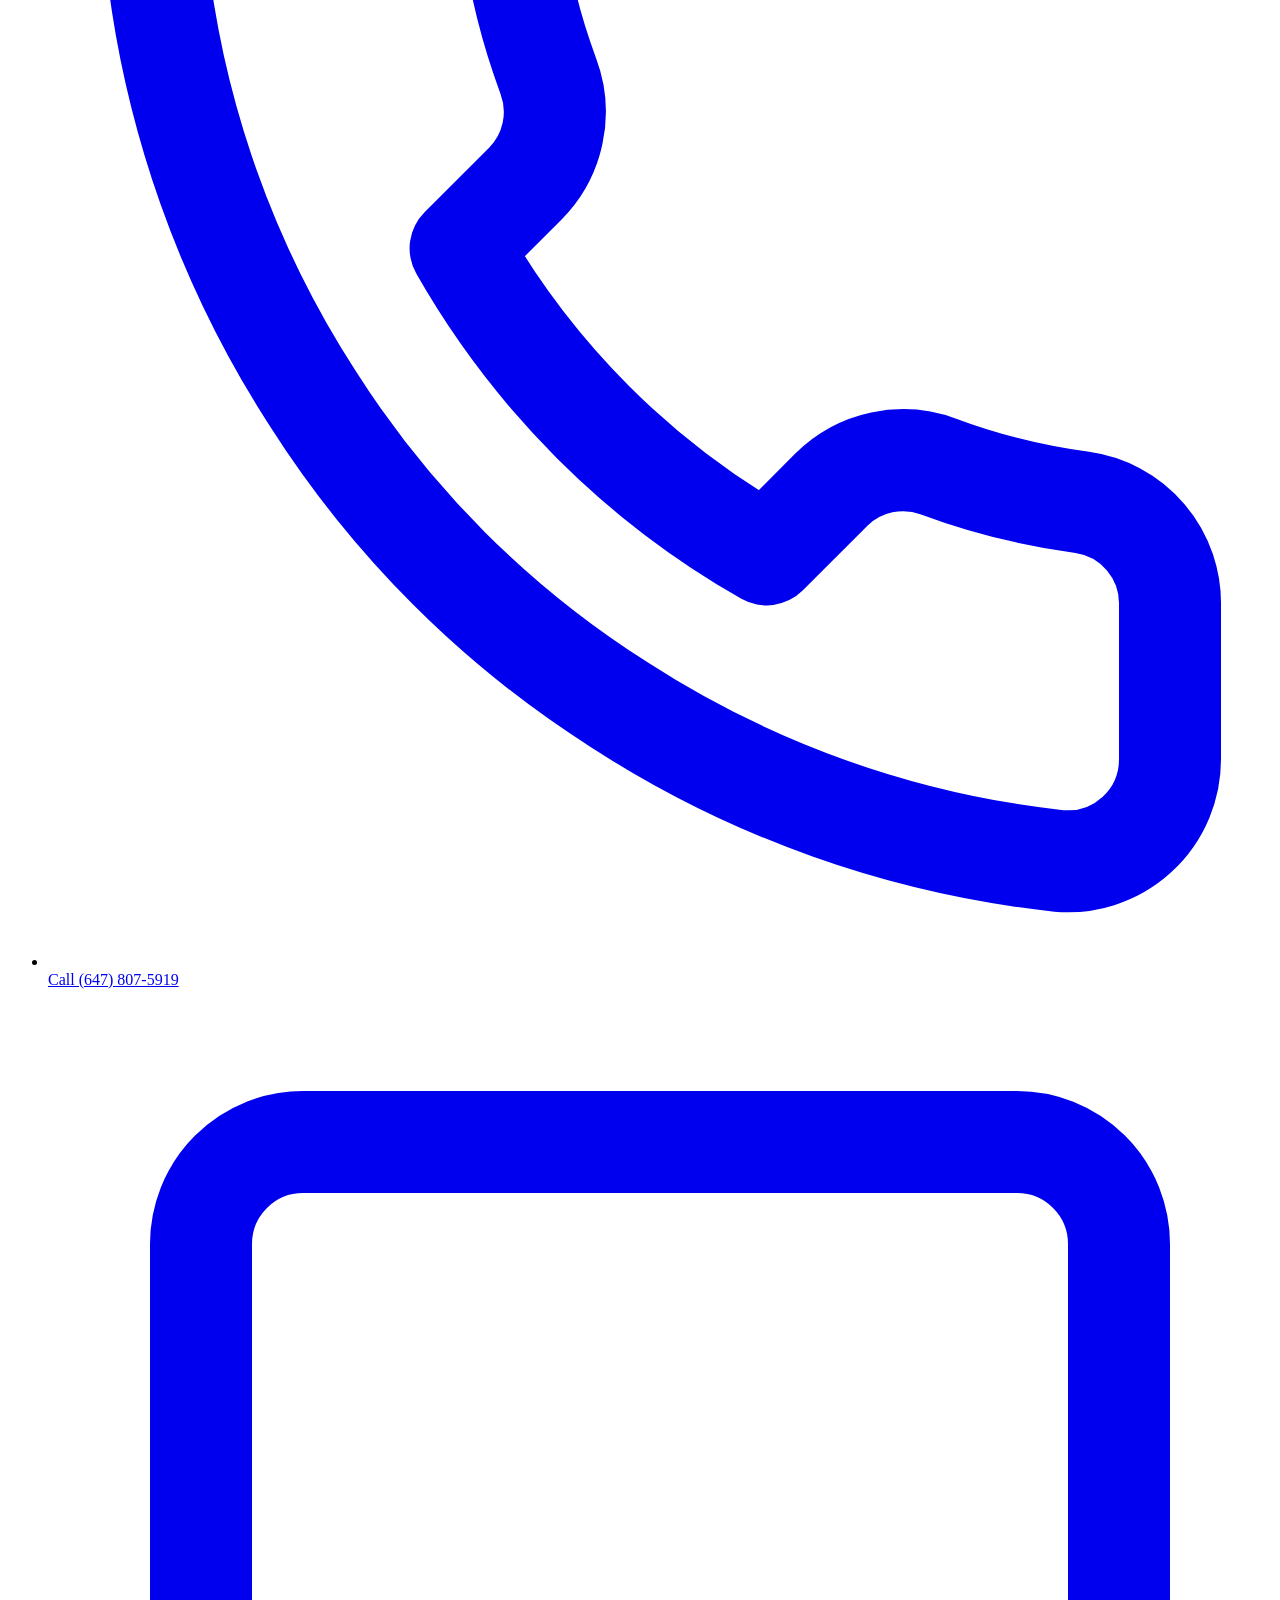
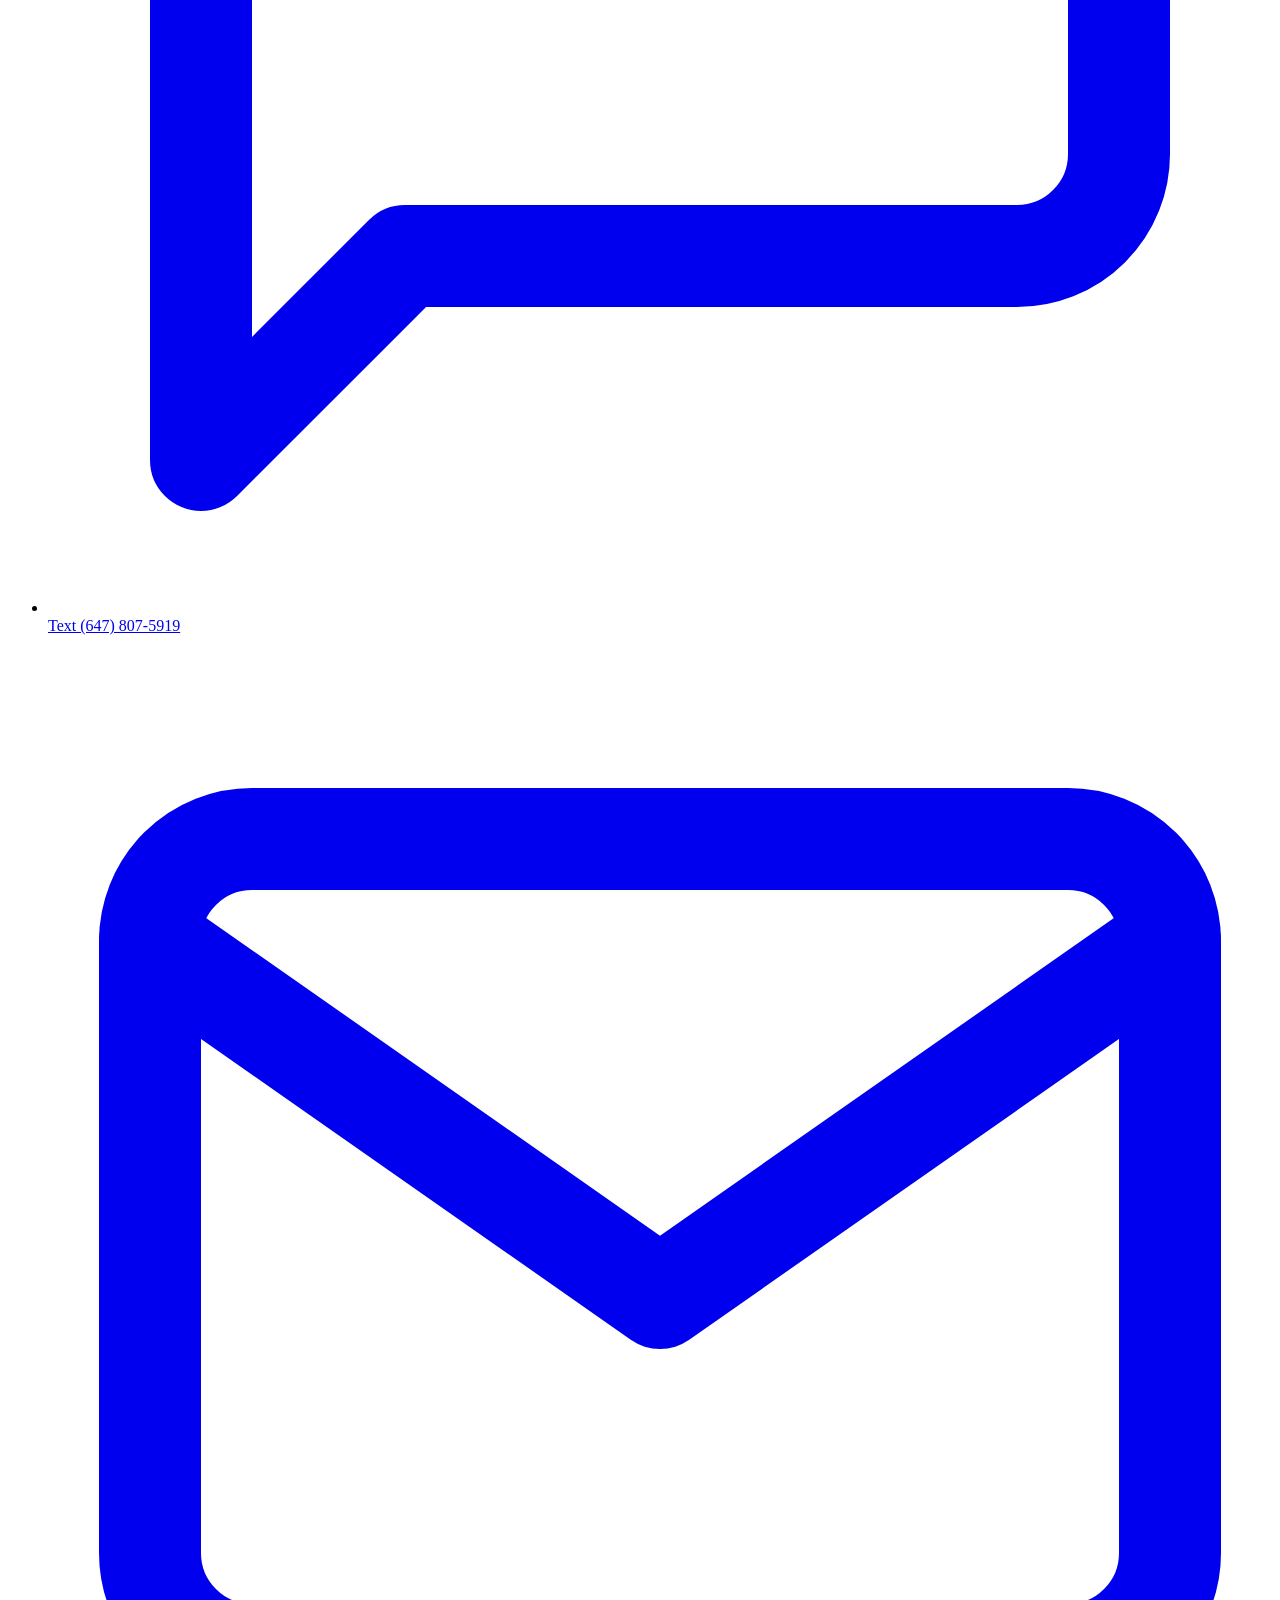
==== commit a718d125: "Redesign site: service pages, SEO, working quote form, real Google reviews - New homepage with H1, s" ====
--- a/Website/index.html
+++ b/Website/index.html
@@ -1,1442 +1,271 @@
 <!DOCTYPE html>
-<html lang="en">
+<html lang="en-CA">
 <head>
 <meta charset="UTF-8">
-<meta name="viewport" content="width=device-width, initial-scale=1.0">
-<meta name="description" content="Christmas light installation, gutter cleaning, window cleaning and pressure washing in Etobicoke, Mississauga & across the GTA. Book your free quote today.">
-
-<!-- Open Graph -->
+<meta name="viewport" content="width=device-width, initial-scale=1">
+<title>Limitless Exterior | Window Cleaning, Gutter Cleaning &amp; Christmas Lights in Etobicoke</title>
+<meta name="description" content="Window cleaning, gutter cleaning, pressure washing and Christmas light installation in Etobicoke, Mississauga and across the GTA. 5.0 on Google. Free quote, same-day reply.">
+<link rel="canonical" href="https://limitlessexterior.ca/">
 <meta property="og:type" content="website">
-<meta property="og:url" content="https://limitlessexterior.ca">
-<meta property="og:title" content="Limitless Exterior — Christmas Lights, Gutters, Windows &amp; Pressure Washing | GTA">
-<meta property="og:description" content="Christmas light installation, gutter cleaning, window cleaning and pressure washing in Etobicoke, Mississauga & across the GTA. Book your free quote today.">
+<meta property="og:site_name" content="Limitless Exterior">
+<meta property="og:url" content="https://limitlessexterior.ca/">
+<meta property="og:title" content="Limitless Exterior | Window Cleaning, Gutter Cleaning &amp; Christmas Lights in Etobicoke">
+<meta property="og:description" content="Window cleaning, gutter cleaning, pressure washing and Christmas light installation in Etobicoke, Mississauga and across the GTA. 5.0 on Google. Free quote, same-day reply.">
 <meta property="og:image" content="https://limitlessexterior.ca/pictures/og-image.png">
-
-<!-- Twitter/iMessage fallback -->
+<meta property="og:locale" content="en_CA">
 <meta name="twitter:card" content="summary_large_image">
 <meta name="twitter:image" content="https://limitlessexterior.ca/pictures/og-image.png">
-
-<title>Limitless Exterior | Christmas Lights, Gutter Cleaning, Window Cleaning – Etobicoke &amp; GTA</title>
+<meta name="theme-color" content="#011137">
 <link rel="icon" href="/favicon.ico" sizes="48x48">
 <link rel="icon" href="/pictures/favicon-96.png" sizes="96x96" type="image/png">
 <link rel="icon" href="/pictures/favicon-192.png" sizes="192x192" type="image/png">
 <link rel="apple-touch-icon" href="/pictures/apple-touch-icon.png">
-<link href="https://fonts.googleapis.com/css2?family=Montserrat:wght@400;500;600;700;800&family=DM+Sans:wght@300;400;500;600&display=swap" rel="stylesheet">
-<style>
-  *, *::before, *::after { box-sizing: border-box; margin: 0; padding: 0; }
-
-  :root {
-    --navy: #0a0f1e;
-    --navy-mid: #111827;
-    --ice: #d4eaf7;
-    --sky: #5aafd4;
-    --sky-light: #a8d4ed;
-    --white: #ffffff;
-    --cream: #f8f9fb;
-    --muted: #6b7280;
-    --border: rgba(255,255,255,0.1);
-    --gold: #c9a84c;
-  }
-
-  html { scroll-behavior: smooth; }
-
-  body {
-    font-family: 'DM Sans', sans-serif;
-    background: var(--cream);
-    color: var(--navy);
-    overflow-x: hidden;
-  }
-
-  /* ── NAV ── */
-  nav {
-    position: fixed;
-    top: 0; left: 0; right: 0;
-    z-index: 100;
-    display: flex;
-    align-items: center;
-    justify-content: space-between;
-    height: 80px;
-    padding: 0.8rem 3rem;
-    background: var(--navy);
-    border-bottom: 1px solid rgba(255,255,255,0.06);
-  }
-
-  .logo {
-    display: flex;
-    align-items: center;
-    justify-content: center;
-    text-decoration: none;
-  }
-
-  .logo img {
-    width: 100px;
-    height: 100px;
-    display: block;
-  }
-
-  .logo-icon {
-    width: 36px; height: 36px;
-    background: var(--sky);
-    border-radius: 50%;
-    display: flex; align-items: center; justify-content: center;
-    font-size: 1rem;
-  }
-
-  .nav-links {
-    display: flex;
-    align-items: center;
-    gap: 2.5rem;
-    list-style: none;
-  }
-
-  .nav-links a {
-    color: rgba(255,255,255,0.8);
-    text-decoration: none;
-    font-size: 0.9rem;
-    font-weight: 500;
-    letter-spacing: 0.02em;
-    transition: color 0.2s;
-  }
-
-  .nav-links a:hover { color: var(--white); }
-
-  .nav-cta {
-    background: var(--sky) !important;
-    color: var(--white) !important;
-    padding: 0.6rem 1.4rem !important;
-    border-radius: 100px !important;
-    font-weight: 600 !important;
-    transition: background 0.2s, transform 0.2s !important;
-  }
-
-  .nav-cta:hover {
-    background: #4a9ec3 !important;
-    transform: translateY(-1px);
-  }
-
-  /* ── HERO ── */
-  .hero {
-    position: relative;
-    height: 100vh;
-    min-height: 600px;
-    overflow: hidden;
-    display: flex;
-    align-items: center;
-    justify-content: center;
-  }
-
-  .hero-video {
-    position: absolute;
-    inset: 0;
-    width: 100%; height: 100%;
-    object-fit: cover;
-    object-position: center;
-    transition: opacity 1.5s ease;
-  }
-
-  .hero-fallback {
-    position: absolute;
-    inset: 0;
-    background: linear-gradient(135deg, #0a0f1e 0%, #0f2340 40%, #0d3a5c 100%);
-    display: flex;
-    align-items: center;
-    justify-content: center;
-  }
-
-  /* Animated water droplets in fallback */
-  .droplet {
-    position: absolute;
-    width: 2px;
-    background: linear-gradient(to bottom, transparent, rgba(90,175,212,0.6), transparent);
-    animation: drip linear infinite;
-    border-radius: 2px;
-  }
-
-  @keyframes drip {
-    0% { transform: translateY(-100px); opacity: 0; }
-    10% { opacity: 1; }
-    90% { opacity: 1; }
-    100% { transform: translateY(110vh); opacity: 0; }
-  }
-
-  .hero-overlay {
-    position: absolute;
-    inset: 0;
-    background: linear-gradient(to bottom,
-      rgba(10,15,30,0.1) 0%,
-      rgba(10,15,30,0.3) 50%,
-      rgba(10,15,30,0.55) 100%);
-  }
-
-  .hero-content {
-    position: relative;
-    z-index: 2;
-    text-align: center;
-    padding: 0 1.5rem;
-    max-width: 800px;
-    animation: fadeUp 1s ease forwards;
-  }
-
-  @keyframes fadeUp {
-    from { opacity: 0; transform: translateY(30px); }
-    to { opacity: 1; transform: translateY(0); }
-  }
-
-  .hero-badge {
-    display: inline-flex;
-    align-items: center;
-    gap: 0.4rem;
-    background: rgba(90,175,212,0.2);
-    border: 1px solid rgba(90,175,212,0.4);
-    color: var(--sky-light);
-    font-size: 0.8rem;
-    font-weight: 500;
-    letter-spacing: 0.1em;
-    text-transform: uppercase;
-    padding: 0.4rem 1rem;
-    border-radius: 100px;
-    margin-bottom: 1.5rem;
-  }
-
-  .hero h1 {
-    font-family: 'Montserrat', sans-serif;
-    font-size: clamp(2.8rem, 6vw, 5rem);
-    font-weight: 800;
-    color: var(--white);
-    line-height: 1.1;
-    letter-spacing: -0.03em;
-    margin-bottom: 1.2rem;
-  }
-
-  .hero h1 span {
-    color: var(--sky);
-  }
-
-  .hero p {
-    font-size: 1.15rem;
-    color: rgba(255,255,255,0.75);
-    font-weight: 300;
-    line-height: 1.7;
-    margin-bottom: 2.5rem;
-    max-width: 550px;
-    margin-left: auto;
-    margin-right: auto;
-  }
-
-  .hero-buttons {
-    display: flex;
-    gap: 1rem;
-    justify-content: center;
-    flex-wrap: wrap;
-  }
-
-  .btn-primary {
-    background: rgba(255,255,255,0.15);
-    color: var(--white);
-    padding: 0.95rem 2.4rem;
-    border-radius: 100px;
-    font-size: 1rem;
-    font-weight: 700;
-    font-family: 'Montserrat', sans-serif;
-    letter-spacing: 0.02em;
-    text-decoration: none;
-    border: 1px solid rgba(255,255,255,0.35);
-    cursor: pointer;
-    backdrop-filter: blur(10px);
-    -webkit-backdrop-filter: blur(10px);
-    transition: transform 0.2s, box-shadow 0.2s, background 0.2s, border-color 0.2s;
-    display: inline-flex;
-    align-items: center;
-    gap: 0.5rem;
-  }
-
-  .btn-primary:hover {
-    transform: translateY(-2px);
-    background: rgba(255,255,255,0.25);
-    border-color: rgba(255,255,255,0.6);
-    box-shadow: 0 12px 40px rgba(0,0,0,0.2);
-  }
-
-  .btn-outline {
-    background: transparent;
-    color: var(--white);
-    padding: 0.9rem 2.2rem;
-    border-radius: 100px;
-    font-size: 1rem;
-    font-weight: 500;
-    text-decoration: none;
-    border: 1px solid rgba(255,255,255,0.4);
-    cursor: pointer;
-    transition: background 0.2s, border-color 0.2s;
-    display: inline-flex;
-    align-items: center;
-    gap: 0.5rem;
-  }
-
-  .btn-outline:hover {
-    background: rgba(255,255,255,0.1);
-    border-color: rgba(255,255,255,0.6);
-  }
-
-  .hero-scroll {
-    position: absolute;
-    bottom: 2rem;
-    left: 50%;
-    transform: translateX(-50%);
-    display: flex;
-    flex-direction: column;
-    align-items: center;
-    gap: 0.5rem;
-    color: rgba(255,255,255,0.5);
-    font-size: 0.75rem;
-    letter-spacing: 0.1em;
-    text-transform: uppercase;
-    animation: bounce 2s ease infinite;
-  }
-
-  .scroll-line {
-    width: 1px;
-    height: 40px;
-    background: linear-gradient(to bottom, rgba(255,255,255,0.5), transparent);
-  }
-
-  @keyframes bounce {
-    0%, 100% { transform: translateX(-50%) translateY(0); }
-    50% { transform: translateX(-50%) translateY(6px); }
-  }
-
-  /* ── STATS BAR ── */
-  .stats-bar {
-    background: var(--navy);
-    padding: 2.5rem 4rem;
-    display: flex;
-    justify-content: center;
-    gap: 5rem;
-    flex-wrap: wrap;
-  }
-
-  .stat {
-    text-align: center;
-    color: var(--white);
-  }
-
-  .stat-num {
-    font-family: 'Montserrat', sans-serif;
-    font-size: 2.2rem;
-    font-weight: 700;
-    color: var(--sky);
-    display: block;
-  }
-
-  .stat-label {
-    font-size: 0.85rem;
-    color: rgba(255,255,255,0.5);
-    font-weight: 400;
-    letter-spacing: 0.05em;
-  }
-
-  /* ── SECTIONS ── */
-  section {
-    padding: 6rem 4rem;
-  }
-
-  .section-label {
-    font-size: 0.8rem;
-    font-weight: 600;
-    letter-spacing: 0.15em;
-    text-transform: uppercase;
-    color: var(--sky);
-    margin-bottom: 0.8rem;
-  }
-
-  .section-title {
-    font-family: 'Montserrat', sans-serif;
-    font-size: clamp(2rem, 4vw, 3rem);
-    font-weight: 800;
-    color: var(--navy);
-    line-height: 1.2;
-    letter-spacing: -0.02em;
-    margin-bottom: 1rem;
-  }
-
-  .section-sub {
-    font-size: 1.05rem;
-    color: var(--muted);
-    line-height: 1.7;
-    max-width: 500px;
-  }
-
-  /* ── SERVICES ── */
-  #services {
-    background: var(--cream);
-  }
-
-  .services-grid {
-    display: grid;
-    grid-template-columns: repeat(auto-fit, minmax(240px, 1fr));
-    gap: 1.5rem;
-    margin-top: 3rem;
-  }
-
-  .service-card {
-    background: var(--white);
-    border-radius: 20px;
-    padding: 2rem;
-    border: 1px solid rgba(0,0,0,0.06);
-    transition: transform 0.3s, box-shadow 0.3s;
-    opacity: 0;
-    transform: translateY(20px);
-    transition: opacity 0.5s, transform 0.5s, box-shadow 0.3s;
-  }
-
-  .service-card.visible {
-    opacity: 1;
-    transform: translateY(0);
-  }
-
-  .service-card:hover {
-    box-shadow: 0 20px 60px rgba(0,0,0,0.1);
-    transform: translateY(-4px);
-  }
-
-  .service-icon {
-    width: 52px; height: 52px;
-    background: rgba(90,175,212,0.12);
-    border-radius: 14px;
-    display: flex;
-    align-items: center;
-    justify-content: center;
-    font-size: 1.4rem;
-    margin-bottom: 1.2rem;
-  }
-
-  .service-card h3 {
-    font-family: 'Montserrat', sans-serif;
-    font-size: 1.2rem;
-    font-weight: 600;
-    margin-bottom: 0.6rem;
-    color: var(--navy);
-  }
-
-  .service-card p {
-    font-size: 0.9rem;
-    color: var(--muted);
-    line-height: 1.6;
-  }
-
-  /* ── TESTIMONIALS ── */
-  #testimonials {
-    background: var(--navy);
-  }
-
-  #testimonials .section-title { color: var(--white); }
-  #testimonials .section-label { color: var(--sky-light); }
-  #testimonials .section-sub { color: rgba(255,255,255,0.55); }
-
-  .testimonials-grid {
-    display: grid;
-    grid-template-columns: repeat(auto-fit, minmax(300px, 1fr));
-    gap: 1.5rem;
-    margin-top: 3rem;
-  }
-
-  .testimonial-card {
-    background: rgba(255,255,255,0.05);
-    border: 1px solid rgba(255,255,255,0.08);
-    border-radius: 20px;
-    padding: 2rem;
-    opacity: 0;
-    transform: translateY(20px);
-    transition: opacity 0.5s, transform 0.5s;
-  }
-
-  .testimonial-card.visible {
-    opacity: 1;
-    transform: translateY(0);
-  }
-
-  .stars {
-    color: var(--gold);
-    font-size: 1rem;
-    letter-spacing: 2px;
-    margin-bottom: 1rem;
-  }
-
-  .testimonial-card p {
-    color: rgba(255,255,255,0.8);
-    font-size: 0.95rem;
-    line-height: 1.7;
-    font-style: italic;
-    margin-bottom: 1.5rem;
-  }
-
-  .reviewer {
-    display: flex;
-    align-items: center;
-    gap: 0.8rem;
-  }
-
-  .reviewer-avatar {
-    width: 40px; height: 40px;
-    border-radius: 50%;
-    display: flex;
-    align-items: center;
-    justify-content: center;
-    font-weight: 600;
-    font-size: 0.85rem;
-    color: var(--white);
-    flex-shrink: 0;
-  }
-
-  .reviewer-name {
-    font-weight: 600;
-    font-size: 0.9rem;
-    color: var(--white);
-  }
-
-  .reviewer-loc {
-    font-size: 0.8rem;
-    color: rgba(255,255,255,0.4);
-  }
-
-  /* ── FAQ ── */
-  #faq { background: var(--navy); }
-  #faq .section-title { color: var(--white); }
-  #faq .section-label { color: var(--sky-light); }
-
-  .faq-list {
-    margin-top: 3rem;
-    display: flex;
-    flex-direction: column;
-    gap: 0.8rem;
-    max-width: 720px;
-  }
-
-  .faq-item {
-    border: 1px solid rgba(255,255,255,0.08);
-    border-radius: 14px;
-    overflow: hidden;
-  }
-
-  .faq-question {
-    width: 100%;
-    background: rgba(255,255,255,0.04);
-    border: none;
-    padding: 1.2rem 1.5rem;
-    display: flex;
-    justify-content: space-between;
-    align-items: center;
-    cursor: pointer;
-    font-family: 'Montserrat', sans-serif;
-    font-size: 0.95rem;
-    font-weight: 600;
-    color: var(--white);
-    text-align: left;
-    gap: 1rem;
-    transition: background 0.2s;
-  }
-
-  .faq-question:hover { background: rgba(255,255,255,0.07); }
-
-  .faq-icon {
-    font-size: 1.2rem;
-    color: var(--sky);
-    flex-shrink: 0;
-    transition: transform 0.3s;
-    font-style: normal;
-  }
-
-  .faq-item.open .faq-icon { transform: rotate(45deg); }
-
-  .faq-answer {
-    max-height: 0;
-    overflow: hidden;
-    transition: max-height 0.35s ease, padding 0.35s ease;
-    padding: 0 1.5rem;
-    font-size: 0.9rem;
-    color: rgba(255,255,255,0.6);
-    line-height: 1.7;
-  }
-
-  .faq-item.open .faq-answer {
-    max-height: 200px;
-    padding: 0 1.5rem 1.2rem;
-  }
-
-  /* ── BOOKING ── */
-  #booking {
-    background: var(--cream);
-    padding-top: 1rem;
-    padding-bottom: 4rem;
-  }
-
-  #booking .section-label,
-  #booking .section-title {
-    display: none;
-  }
-
-  .booking-wrapper {
-    display: grid;
-    grid-template-columns: 1fr 1.3fr;
-    gap: 4rem;
-    margin-top: 0;
-    align-items: start;
-  }
-
-  .booking-info h3 {
-    font-family: 'Montserrat', sans-serif;
-    font-size: 1.5rem;
-    margin-bottom: 1rem;
-    color: var(--navy);
-  }
-
-  .booking-info p {
-    color: var(--muted);
-    line-height: 1.7;
-    margin-bottom: 1.5rem;
-    font-size: 0.95rem;
-  }
-
-  .booking-features {
-    list-style: none;
-    display: flex;
-    flex-direction: column;
-    gap: 0.8rem;
-  }
-
-  .booking-features li {
-    display: flex;
-    align-items: center;
-    gap: 0.8rem;
-    font-size: 0.9rem;
-    color: var(--navy);
-  }
-
-  .check {
-    width: 22px; height: 22px;
-    background: rgba(90,175,212,0.15);
-    border-radius: 50%;
-    display: flex;
-    align-items: center;
-    justify-content: center;
-    color: var(--sky);
-    font-size: 0.7rem;
-    flex-shrink: 0;
-  }
-
-  .booking-form {
-    background: var(--white);
-    border-radius: 24px;
-    padding: 2.5rem;
-    border: 1px solid rgba(0,0,0,0.06);
-    box-shadow: 0 20px 60px rgba(0,0,0,0.06);
-  }
-
-  .form-title {
-    font-family: 'Montserrat', sans-serif;
-    font-size: 1.3rem;
-    font-weight: 600;
-    color: var(--navy);
-    margin-bottom: 1.5rem;
-    padding-bottom: 1rem;
-    border-bottom: 1px solid rgba(0,0,0,0.06);
-  }
-
-  .form-row {
-    display: grid;
-    grid-template-columns: 1fr 1fr;
-    gap: 1rem;
-    margin-bottom: 1rem;
-  }
-
-  .form-group {
-    display: flex;
-    flex-direction: column;
-    gap: 0.4rem;
-    margin-bottom: 1rem;
-  }
-
-  .form-group label {
-    font-size: 0.8rem;
-    font-weight: 600;
-    color: var(--navy);
-    letter-spacing: 0.02em;
-    text-transform: uppercase;
-  }
-
-  .form-group input,
-  .form-group select,
-  .form-group textarea {
-    padding: 0.75rem 1rem;
-    border: 1.5px solid rgba(0,0,0,0.1);
-    border-radius: 12px;
-    font-family: 'DM Sans', sans-serif;
-    font-size: 0.95rem;
-    color: var(--navy);
-    background: var(--cream);
-    transition: border-color 0.2s, box-shadow 0.2s;
-    outline: none;
-    width: 100%;
-  }
-
-  .form-group input:focus,
-  .form-group select:focus,
-  .form-group textarea:focus {
-    border-color: var(--sky);
-    box-shadow: 0 0 0 3px rgba(90,175,212,0.15);
-    background: var(--white);
-  }
-
-  .time-slots {
-    display: grid;
-    grid-template-columns: repeat(3, 1fr);
-    gap: 0.6rem;
-    margin-top: 0.4rem;
-  }
-
-  .time-slot {
-    padding: 0.55rem 0.4rem;
-    border: 1.5px solid rgba(0,0,0,0.1);
-    border-radius: 10px;
-    text-align: center;
-    font-size: 0.82rem;
-    font-weight: 500;
-    cursor: pointer;
-    transition: all 0.2s;
-    color: var(--navy);
-    background: var(--cream);
-    user-select: none;
-  }
-
-  .time-slot:hover {
-    border-color: var(--sky);
-    color: var(--sky);
-    background: rgba(90,175,212,0.08);
-  }
-
-  .time-slot.selected {
-    background: var(--sky);
-    border-color: var(--sky);
-    color: var(--white);
-  }
-
-  .zone-select {
-    display: grid;
-    grid-template-columns: 1fr 1fr;
-    gap: 0.6rem;
-    margin-top: 0.4rem;
-  }
-
-  .zone-btn {
-    padding: 0.6rem;
-    border: 1.5px solid rgba(0,0,0,0.1);
-    border-radius: 10px;
-    text-align: center;
-    font-size: 0.82rem;
-    font-weight: 500;
-    cursor: pointer;
-    transition: all 0.2s;
-    color: var(--navy);
-    background: var(--cream);
-    user-select: none;
-  }
-
-  .zone-btn:hover {
-    border-color: var(--sky);
-    color: var(--sky);
-    background: rgba(90,175,212,0.08);
-  }
-
-  .zone-btn.selected {
-    background: var(--sky);
-    border-color: var(--sky);
-    color: var(--white);
-  }
-
-  .submit-btn {
-    width: 100%;
-    background: var(--navy);
-    color: var(--white);
-    padding: 1rem;
-    border: none;
-    border-radius: 14px;
-    font-family: 'DM Sans', sans-serif;
-    font-size: 1rem;
-    font-weight: 600;
-    cursor: pointer;
-    margin-top: 0.5rem;
-    transition: background 0.2s, transform 0.2s, box-shadow 0.2s;
-  }
-
-  .submit-btn:hover {
-    background: var(--sky);
-    transform: translateY(-1px);
-    box-shadow: 0 8px 30px rgba(90,175,212,0.4);
-  }
-
-  .success-msg {
-    display: none;
-    background: rgba(90,175,212,0.1);
-    border: 1px solid rgba(90,175,212,0.3);
-    border-radius: 12px;
-    padding: 1rem;
-    text-align: center;
-    color: var(--sky);
-    font-weight: 500;
-    margin-top: 1rem;
-  }
-
-  /* ── CONTACT ── */
-  #contact {
-    background: var(--navy-mid);
-  }
-
-  #contact .section-title { color: var(--white); }
-  #contact .section-label { color: var(--sky-light); }
-  #contact .section-sub { color: rgba(255,255,255,0.55); }
-
-  .contact-grid {
-    display: grid;
-    grid-template-columns: 1fr 1fr;
-    gap: 4rem;
-    margin-top: 3rem;
-    align-items: start;
-  }
-
-  .contact-info {
-    display: flex;
-    flex-direction: column;
-    gap: 1.5rem;
-  }
-
-  .contact-item {
-    display: flex;
-    align-items: center;
-    gap: 1rem;
-    color: rgba(255,255,255,0.8);
-    font-size: 0.95rem;
-  }
-
-  .contact-icon {
-    width: 44px; height: 44px;
-    background: rgba(90,175,212,0.15);
-    border-radius: 12px;
-    display: flex; align-items: center; justify-content: center;
-    font-size: 1.1rem;
-    flex-shrink: 0;
-  }
-
-  .contact-form {
-    display: flex;
-    flex-direction: column;
-    gap: 1rem;
-  }
-
-  .contact-form input,
-  .contact-form textarea {
-    padding: 0.85rem 1rem;
-    border: 1px solid rgba(255,255,255,0.1);
-    border-radius: 12px;
-    font-family: 'DM Sans', sans-serif;
-    font-size: 0.95rem;
-    color: var(--white);
-    background: rgba(255,255,255,0.06);
-    transition: border-color 0.2s;
-    outline: none;
-    width: 100%;
-  }
-
-  .contact-form input::placeholder,
-  .contact-form textarea::placeholder {
-    color: rgba(255,255,255,0.3);
-  }
-
-  .contact-form input:focus,
-  .contact-form textarea:focus {
-    border-color: var(--sky);
-    background: rgba(255,255,255,0.08);
-  }
-
-  .contact-form textarea { height: 120px; resize: none; }
-
-  .contact-submit {
-    background: var(--sky);
-    color: var(--white);
-    padding: 0.9rem;
-    border: none;
-    border-radius: 12px;
-    font-family: 'DM Sans', sans-serif;
-    font-size: 1rem;
-    font-weight: 600;
-    cursor: pointer;
-    transition: background 0.2s, transform 0.2s;
-  }
-
-  .contact-submit:hover {
-    background: #4a9ec3;
-    transform: translateY(-1px);
-  }
-
-  /* ── FOOTER ── */
-  footer {
-    background: var(--navy);
-    padding: 3rem 4rem;
-    display: flex;
-    align-items: center;
-    justify-content: space-between;
-    flex-wrap: wrap;
-    gap: 1.5rem;
-    border-top: 1px solid rgba(255,255,255,0.06);
-  }
-
-  .footer-logo {
-    font-family: 'Montserrat', sans-serif;
-    font-size: 1rem;
-    font-weight: 700;
-    letter-spacing: 0.04em;
-    text-transform: uppercase;
-    color: var(--white);
-  }
-
-  .footer-copy {
-    font-size: 0.82rem;
-    color: rgba(255,255,255,0.35);
-  }
-
-  .social-links {
-    display: flex;
-    gap: 0.8rem;
-  }
-
-  .social-link {
-    width: 38px; height: 38px;
-    background: rgba(255,255,255,0.06);
-    border: 1px solid rgba(255,255,255,0.1);
-    border-radius: 10px;
-    display: flex; align-items: center; justify-content: center;
-    color: rgba(255,255,255,0.6);
-    text-decoration: none;
-    font-size: 0.9rem;
-    transition: background 0.2s, color 0.2s;
-  }
-
-  .social-link:hover {
-    background: var(--sky);
-    color: var(--white);
-    border-color: var(--sky);
-  }
-
-  /* ── HAMBURGER ── */
-  .hamburger {
-    display: none;
-    flex-direction: column;
-    gap: 5px;
-    cursor: pointer;
-    background: none;
-    border: none;
-    padding: 4px;
-    z-index: 101;
-  }
-  .hamburger span {
-    display: block;
-    width: 24px;
-    height: 2px;
-    background: var(--white);
-    border-radius: 2px;
-    transition: all 0.3s;
-  }
-  .hamburger.open span:nth-child(1) { transform: translateY(7px) rotate(45deg); }
-  .hamburger.open span:nth-child(2) { opacity: 0; }
-  .hamburger.open span:nth-child(3) { transform: translateY(-7px) rotate(-45deg); }
-
-  /* ── RESPONSIVE ── */
-  @media (max-width: 900px) {
-    nav { padding: 1.2rem 1.5rem; }
-    section { padding: 4rem 1.5rem; }
-    .stats-bar { padding: 2rem 1.5rem; gap: 2.5rem; }
-    .booking-wrapper { grid-template-columns: 1fr; }
-    .contact-grid { grid-template-columns: 1fr; }
-    footer { padding: 2rem 1.5rem; flex-direction: column; align-items: flex-start; }
-    .hamburger { display: flex; }
-    .nav-links {
-      display: none;
-      position: fixed;
-      inset: 0;
-      background: rgba(10,15,30,0.97);
-      flex-direction: column;
-      align-items: center;
-      justify-content: center;
-      gap: 2.5rem;
-      z-index: 100;
-    }
-    .nav-links.open { display: flex; }
-    .nav-links a { font-size: 1.2rem; }
-  }
-
-  @media (max-width: 600px) {
-    .form-row { grid-template-columns: 1fr; }
-    .time-slots { grid-template-columns: repeat(2, 1fr); }
-  }
-</style>
+<link rel="preload" href="/fonts/archivo-var.woff2" as="font" type="font/woff2" crossorigin>
+<link rel="stylesheet" href="/styles.css">
+<script type="application/ld+json">{"@context": "https://schema.org", "@type": "HomeAndConstructionBusiness", "@id": "https://limitlessexterior.ca/#business", "name": "Limitless Exterior", "url": "https://limitlessexterior.ca/", "logo": "https://limitlessexterior.ca/pictures/favicon-512.png", "image": "https://limitlessexterior.ca/pictures/og-image.png", "telephone": "+16478075919", "email": "info@limitlessexterior.ca", "address": {"@type": "PostalAddress", "addressLocality": "Etobicoke", "addressRegion": "ON", "addressCountry": "CA"}, "areaServed": [{"@type": "City", "name": "Etobicoke"}, {"@type": "City", "name": "Mississauga"}, {"@type": "City", "name": "North York"}, {"@type": "City", "name": "Brampton"}, {"@type": "City", "name": "Toronto"}], "sameAs": ["https://www.instagram.com/limitless.exterior/", "https://www.facebook.com/profile.php?id=61589252013529", "https://www.tiktok.com/@limitlessexterior", "https://maps.google.com/?cid=17564325381363111413"], "hasOfferCatalog": {"@type": "OfferCatalog", "name": "Exterior services", "itemListElement": [{"@type": "Offer", "itemOffered": {"@type": "Service", "name": "Christmas Light Installation", "url": "https://limitlessexterior.ca/christmas-light-installation/"}}, {"@type": "Offer", "itemOffered": {"@type": "Service", "name": "Gutter Cleaning", "url": "https://limitlessexterior.ca/gutter-cleaning/"}}, {"@type": "Offer", "itemOffered": {"@type": "Service", "name": "Window Cleaning", "url": "https://limitlessexterior.ca/window-cleaning/"}}, {"@type": "Offer", "itemOffered": {"@type": "Service", "name": "Pressure Washing", "url": "https://limitlessexterior.ca/pressure-washing/"}}]}}</script>
+<script type="application/ld+json">{"@context": "https://schema.org", "@type": "FAQPage", "mainEntity": [{"@type": "Question", "name": "What areas do you serve?", "acceptedAnswer": {"@type": "Answer", "text": "We’re based in Etobicoke and serve Mississauga, North York, Brampton, Toronto and the rest of the GTA. Not sure if you’re covered? Send a quote request and we’ll tell you."}}, {"@type": "Question", "name": "How do I get a price?", "acceptedAnswer": {"@type": "Answer", "text": "Send the quote form, call, or text us. We reply the same day with a price for your home. Free, no obligation."}}, {"@type": "Question", "name": "Do I need to be home?", "acceptedAnswer": {"@type": "Answer", "text": "Usually not. As long as we can reach the outside of the house, we can do the work while you’re out."}}, {"@type": "Question", "name": "What if I’m not happy with the result?", "acceptedAnswer": {"@type": "Answer", "text": "Tell us. If something isn’t right, we come back and fix it for free."}}, {"@type": "Question", "name": "Can I book more than one service?", "acceptedAnswer": {"@type": "Answer", "text": "Yes. Pick as many services as you like on the quote form, and we’ll price them together and do them in one visit where we can."}}]}</script>
 </head>
 <body>
-
-<!-- ── NAV ── -->
-<nav id="navbar">
-  <a href="#" class="logo">
-    <img src="pictures/LimitlessExteriorLogo.svg" alt="Limitless Exterior logo">
-  </a>
-  <ul class="nav-links" id="navLinks">
-    <li><a href="#home" onclick="closeMenu()">Home</a></li>
-    <li><a href="#services" onclick="closeMenu()">Services</a></li>
-    <li><a href="#testimonials" onclick="closeMenu()">Testimonials</a></li>
-    <li><a href="#faq" onclick="closeMenu()">FAQ</a></li>
-    <li><a href="#booking" class="nav-cta" onclick="closeMenu()">Free Quote</a></li>
-  </ul>
-  <button class="hamburger" id="hamburger" onclick="toggleMenu()" aria-label="Menu">
-    <span></span><span></span><span></span>
-  </button>
+<a class="skip" href="#main">Skip to content</a>
+<div class="season-bar"><div class="wrap"><span class="bulbs" aria-hidden="true"><i></i><i></i><i></i><i></i></span><span>Now booking Christmas light installs and gutter cleanings.</span> <a href="/christmas-light-installation/">Book your date</a></div></div>
+<header class="site-header">
+  <div class="wrap">
+    <a class="brand" href="/" aria-label="Limitless Exterior home"><img src="/pictures/LimitlessExteriorLogo.svg" alt="Limitless Exterior" width="100" height="48"></a>
+    <button class="menu-toggle" aria-expanded="false" aria-controls="site-nav" aria-label="Menu"><svg viewBox="0 0 24 24" fill="none" stroke="currentColor" stroke-width="2" stroke-linecap="round" aria-hidden="true"><path d="M3 6h18M3 12h18M3 18h18"/></svg></button>
+    <nav class="nav" id="site-nav" aria-label="Main">
+      <a href="/christmas-light-installation/">Christmas lights</a>
+<a href="/gutter-cleaning/">Gutter cleaning</a>
+<a href="/window-cleaning/">Window cleaning</a>
+<a href="/pressure-washing/">Pressure washing</a>
+      <a class="header-phone" href="tel:+16478075919">(647) 807-5919</a>
+      <a class="btn btn-primary" href="#quote">Free quote</a>
+    </nav>
+  </div>
+</header>
+<main id="main">
+<section class="hero" style="padding:0">
+  <div class="hero-media" aria-hidden="true">
+    <img src="/pictures/hero-poster.jpg" alt="">
+    <video src="/videos/video2.mp4" poster="/pictures/hero-poster.jpg" muted playsinline autoplay preload="auto"></video>
+    <video src="/videos/video1.mp4" muted playsinline preload="none" style="opacity:0"></video>
+  </div>
+  <div class="wrap">
+    <h1>Exterior cleaning and Christmas lights in Etobicoke &amp; the GTA</h1>
+    <p class="lead">Window cleaning, gutter cleaning, pressure washing and holiday light installs from a local, family-run crew. Free quotes, answered the same day.</p>
+    <div class="hero-actions">
+      <a class="btn btn-primary" href="#quote">Get a free quote</a>
+      <a class="btn btn-ghost" href="tel:+16478075919"><svg viewBox="0 0 24 24" fill="none" stroke="currentColor" stroke-width="2" stroke-linecap="round" stroke-linejoin="round" aria-hidden="true"><path d="M22 16.92v3a2 2 0 0 1-2.18 2 19.79 19.79 0 0 1-8.63-3.07 19.5 19.5 0 0 1-6-6 19.79 19.79 0 0 1-3.07-8.67A2 2 0 0 1 4.11 2h3a2 2 0 0 1 2 1.72c.13.96.36 1.9.7 2.81a2 2 0 0 1-.45 2.11L8.09 9.91a16 16 0 0 0 6 6l1.27-1.27a2 2 0 0 1 2.11-.45c.91.34 1.85.57 2.81.7A2 2 0 0 1 22 16.92z"/></svg> (647) 807-5919</a>
+    </div>
+    <p class="hero-proof"><span class="stars" aria-hidden="true">★★★★★</span> <span>5.0 from 22 <a href="https://maps.google.com/?cid=17564325381363111413" target="_blank" rel="noopener">Google reviews</a></span></p>
+  </div>
+</section>
+
+<section id="services">
+  <div class="wrap">
+    <div class="section-head">
+      <h2>Services</h2>
+      <p>One local crew for the outside of your home or business, all year round.</p>
+    </div>
+    <ul class="service-list">
+      <li class="service-row featured">
+  <span class="icon"><svg viewBox="0 0 32 32" fill="none" stroke="currentColor" stroke-width="2" stroke-linecap="round" stroke-linejoin="round" aria-hidden="true"><path d="M2 4c4 3 9 4.5 14 4.5S26 7 30 4"/><rect x="13" y="8.5" width="6" height="4" rx="1"/><path d="M16 12.5c-3.6 0-6.2 3.3-6.2 7.6 0 3.9 2.8 7.4 6.2 7.4s6.2-3.5 6.2-7.4c0-4.3-2.6-7.6-6.2-7.6z" fill="currentColor" fill-opacity=".18"/><path d="M13.5 18.5c.4-1.2 1.2-2 2.2-2.4"/></svg></span>
+  <h3><a href="/christmas-light-installation/">Christmas Light Installation</a></h3>
+  <p>Rooflines, trees and shrubs lit up, with no ladder for you. Takedown in the new year.</p>
+  <span class="when">Book Oct – Dec</span>
+</li><li class="service-row">
+  <span class="icon"><svg viewBox="0 0 32 32" fill="none" stroke="currentColor" stroke-width="2" stroke-linecap="round" stroke-linejoin="round" aria-hidden="true"><path d="M3 15L16 5l13 10"/><path d="M2 15h28v3a2 2 0 0 1-2 2H4a2 2 0 0 1-2-2z"/><path d="M26 20v9"/><path d="M10 13.5l2-1.5M16 12l1.5 1.5M21 13l1.5-1"/></svg></span>
+  <h3><a href="/gutter-cleaning/">Gutter Cleaning</a></h3>
+  <p>Eavestroughs cleared by hand and downspouts flushed before the freeze.</p>
+  <span class="when">Spring & late fall</span>
+</li><li class="service-row">
+  <span class="icon"><svg viewBox="0 0 32 32" fill="none" stroke="currentColor" stroke-width="2" stroke-linecap="round" stroke-linejoin="round" aria-hidden="true"><rect x="5" y="4" width="22" height="24" rx="1.5"/><path d="M16 4v24M5 16h22"/><path d="M9 8.5l3-1M20 20.5l3-1.5"/></svg></span>
+  <h3><a href="/window-cleaning/">Window Cleaning</a></h3>
+  <p>Streak-free glass with a pure water, waterfed pole system. No soap, no residue.</p>
+  <span class="when">Book Apr – Nov</span>
+</li><li class="service-row">
+  <span class="icon"><svg viewBox="0 0 32 32" fill="none" stroke="currentColor" stroke-width="2" stroke-linecap="round" stroke-linejoin="round" aria-hidden="true"><path d="M3 27l9-9"/><path d="M10 16l6 6"/><path d="M13 19l7-7"/><path d="M20 12l2-2"/><path d="M24 4l1.5 3M28 8l-3 1.5M27.5 3.5L25 6.5M29 12l-3.5-.5"/></svg></span>
+  <h3><a href="/pressure-washing/">Pressure Washing</a></h3>
+  <p>Driveways, decks, fences, patios and storefronts brought back to clean.</p>
+  <span class="when">Book Apr – Oct</span>
+</li>
+    </ul>
+  </div>
+</section>
+
+<section class="tint" id="when">
+  <div class="wrap">
+    <div class="section-head">
+      <h2>When to book</h2>
+      <p>The line marks today. Christmas light dates go fast in November, and gutters should be done before the freeze.</p>
+    </div>
+    <div class="calendar" role="img" aria-label="Booking calendar: Christmas light installs November to mid-December with takedown in January; gutter cleaning in spring and late fall; window cleaning April to November; pressure washing April to October."><div class="cal-row"><span>Christmas lights</span><div class="cal-track"><i></i><i></i><i></i><i></i><i></i><i></i><i></i><i></i><i></i><i></i><i></i><i></i><span class="cal-bar holiday alt-h" style="left:0.000%;width:8.333%"></span><span class="cal-bar holiday" style="left:83.333%;width:13.333%"></span></div></div><div class="cal-row"><span>Gutter cleaning</span><div class="cal-track"><i></i><i></i><i></i><i></i><i></i><i></i><i></i><i></i><i></i><i></i><i></i><i></i><span class="cal-bar alt" style="left:25.000%;width:16.667%"></span><span class="cal-bar " style="left:79.167%;width:20.833%"></span></div></div><div class="cal-row"><span>Window cleaning</span><div class="cal-track"><i></i><i></i><i></i><i></i><i></i><i></i><i></i><i></i><i></i><i></i><i></i><i></i><span class="cal-bar " style="left:25.000%;width:66.667%"></span></div></div><div class="cal-row"><span>Pressure washing</span><div class="cal-track"><i></i><i></i><i></i><i></i><i></i><i></i><i></i><i></i><i></i><i></i><i></i><i></i><span class="cal-bar " style="left:25.000%;width:58.333%"></span></div></div><div class="cal-months"><span></span><div><b>Jan</b><b>Feb</b><b>Mar</b><b>Apr</b><b>May</b><b>Jun</b><b>Jul</b><b>Aug</b><b>Sep</b><b>Oct</b><b>Nov</b><b>Dec</b></div></div></div><div class="cal-legend"><span><i style="background:var(--amber)"></i>Christmas light install (takedown in January)</span><span><i></i>Main season</span><span><i class="alt"></i>Spring clean-out</span></div>
+  </div>
+</section>
+
+<section class="dark" id="pure-water">
+  <div class="wrap water-grid">
+    <div>
+      <div class="section-head">
+        <h2>Why our windows dry spotless</h2>
+        <p>Tap water leaves minerals on glass as it dries. We take them out first.</p>
+      </div>
+      <ol class="water-steps">
+        <li><div><h3>Filter</h3><p>Tap water runs through a 3-stage deionizing filter on our rig.</p></div></li>
+        <li><div><h3>Scrub</h3><p>Purified water feeds a soft brush on a long pole that cleans the glass and frames from the ground.</p></div></li>
+        <li><div><h3>Rinse and dry</h3><p>With nothing dissolved in the water, it dries clear. No soap, no squeegee, no film.</p></div></li>
+      </ol>
+    </div>
+    <div class="tds" aria-label="Dissolved solids comparison">
+      <p class="tds-label">Dissolved solids left on your glass</p>
+      <div class="tds-row"><span>Tap water</span><strong>Minerals</strong></div>
+      <div class="tds-row zero"><span>Our pure water</span><strong>0 ppm</strong></div>
+    </div>
+  </div>
+</section>
+
+<section id="how">
+  <div class="wrap">
+    <div class="section-head"><h2>How it works</h2></div>
+    <ol class="steps">
+      <li><h3>Ask for a quote</h3><p>Send the form, call or text. Pick as many services as you need.</p></li>
+      <li><h3>Get your price today</h3><p>We reply the same day with a price and the next open dates.</p></li>
+      <li><h3>We do the work</h3><p>We show up when we say we will. If it’s not right, we come back free.</p></li>
+    </ol>
+  </div>
+</section>
+
+<section class="tint" id="reviews">
+  <div class="wrap">
+    <div class="reviews-top">
+      <h2>What customers say</h2>
+      <a class="rating" href="https://maps.google.com/?cid=17564325381363111413" target="_blank" rel="noopener" style="text-decoration:none;color:inherit">
+        <strong>5.0</strong>
+        <span><span class="stars" aria-hidden="true">★★★★★</span><small>22 reviews on Google. See them all</small></span>
+      </a>
+    </div>
+    <div class="review-grid">
+      <figure class="review big">
+  <span class="stars" aria-hidden="true">★★★★★</span>
+  <blockquote>We had an excellent experience with Limitless Exterior! Their team was professional, punctual, pleasant and incredibly thorough. Our windows are spotless. They paid attention to every detail, worked efficiently, and left everything clean when they were finished. It’s refreshing to work with a company that takes such pride in their work. I highly recommend Limitless Exterior to anyone looking for exceptional window cleaning. We’ll definitely be calling them again!</blockquote>
+  <footer><b>Olivera C.</b><span class="g-mark"><svg viewBox="0 0 24 24" aria-hidden="true"><path fill="#4285F4" d="M22.56 12.25c0-.78-.07-1.53-.2-2.25H12v4.26h5.92a5.06 5.06 0 0 1-2.2 3.32v2.77h3.57c2.08-1.92 3.27-4.74 3.27-8.1z"/><path fill="#34A853" d="M12 23c2.97 0 5.46-.98 7.28-2.66l-3.57-2.77c-.98.66-2.23 1.06-3.71 1.06-2.86 0-5.29-1.93-6.16-4.53H2.18v2.84A11 11 0 0 0 12 23z"/><path fill="#FBBC05" d="M5.84 14.09a6.6 6.6 0 0 1 0-4.18V7.07H2.18a11 11 0 0 0 0 9.86z"/><path fill="#EA4335" d="M12 5.38c1.62 0 3.06.56 4.21 1.64l3.15-3.15A11 11 0 0 0 2.18 7.07l3.66 2.84C6.71 7.31 9.14 5.38 12 5.38z"/></svg> Google review</span></footer>
+</figure><figure class="review">
+  <span class="stars" aria-hidden="true">★★★★★</span>
+  <blockquote>I was impressed with the owners and their professionalism. The window cleaning service they provided was thorough and really well done. I’d definitely recommend hiring Limitless Exterior.</blockquote>
+  <footer><b>Andrea R.</b><span class="g-mark"><svg viewBox="0 0 24 24" aria-hidden="true"><path fill="#4285F4" d="M22.56 12.25c0-.78-.07-1.53-.2-2.25H12v4.26h5.92a5.06 5.06 0 0 1-2.2 3.32v2.77h3.57c2.08-1.92 3.27-4.74 3.27-8.1z"/><path fill="#34A853" d="M12 23c2.97 0 5.46-.98 7.28-2.66l-3.57-2.77c-.98.66-2.23 1.06-3.71 1.06-2.86 0-5.29-1.93-6.16-4.53H2.18v2.84A11 11 0 0 0 12 23z"/><path fill="#FBBC05" d="M5.84 14.09a6.6 6.6 0 0 1 0-4.18V7.07H2.18a11 11 0 0 0 0 9.86z"/><path fill="#EA4335" d="M12 5.38c1.62 0 3.06.56 4.21 1.64l3.15-3.15A11 11 0 0 0 2.18 7.07l3.66 2.84C6.71 7.31 9.14 5.38 12 5.38z"/></svg> Google review</span></footer>
+</figure><figure class="review">
+  <span class="stars" aria-hidden="true">★★★★★</span>
+  <blockquote>Hard efficient workers and incredible quality my windows have never looked better! Would seriously recommend.</blockquote>
+  <footer><b>Niam M.</b><span class="g-mark"><svg viewBox="0 0 24 24" aria-hidden="true"><path fill="#4285F4" d="M22.56 12.25c0-.78-.07-1.53-.2-2.25H12v4.26h5.92a5.06 5.06 0 0 1-2.2 3.32v2.77h3.57c2.08-1.92 3.27-4.74 3.27-8.1z"/><path fill="#34A853" d="M12 23c2.97 0 5.46-.98 7.28-2.66l-3.57-2.77c-.98.66-2.23 1.06-3.71 1.06-2.86 0-5.29-1.93-6.16-4.53H2.18v2.84A11 11 0 0 0 12 23z"/><path fill="#FBBC05" d="M5.84 14.09a6.6 6.6 0 0 1 0-4.18V7.07H2.18a11 11 0 0 0 0 9.86z"/><path fill="#EA4335" d="M12 5.38c1.62 0 3.06.56 4.21 1.64l3.15-3.15A11 11 0 0 0 2.18 7.07l3.66 2.84C6.71 7.31 9.14 5.38 12 5.38z"/></svg> Google review</span></footer>
+</figure>
+    </div>
+  </div>
+</section>
+
+<section id="areas">
+  <div class="wrap">
+    <div class="section-head">
+      <h2>Areas we serve</h2>
+      <p>Based in Etobicoke. Serving homes and businesses across the west end and the GTA.</p>
+    </div>
+    <ul class="areas"><li class="home">Etobicoke</li><li>Mississauga</li><li>North York</li><li>Brampton</li><li>Toronto</li></ul>
+  </div>
+</section>
+
+<section id="faq">
+  <div class="wrap">
+    <div class="section-head"><h2>Common questions</h2></div>
+    <div class="faq"><details><summary>What areas do you serve?</summary><p>We’re based in Etobicoke and serve Mississauga, North York, Brampton, Toronto and the rest of the GTA. Not sure if you’re covered? Send a quote request and we’ll tell you.</p></details>
+<details><summary>How do I get a price?</summary><p>Send the quote form, call, or text us. We reply the same day with a price for your home. Free, no obligation.</p></details>
+<details><summary>Do I need to be home?</summary><p>Usually not. As long as we can reach the outside of the house, we can do the work while you’re out.</p></details>
+<details><summary>What if I’m not happy with the result?</summary><p>Tell us. If something isn’t right, we come back and fix it for free.</p></details>
+<details><summary>Can I book more than one service?</summary><p>Yes. Pick as many services as you like on the quote form, and we’ll price them together and do them in one visit where we can.</p></details></div>
+  </div>
+</section>
+<section class="quote" id="quote">
+  <div class="wrap quote-grid">
+    <div class="quote-info">
+      <h2>Get a free quote</h2>
+      <p>Tell us what you need and where you are. We’ll get back to you the same day with a price. No commitment.</p>
+      <ul class="contact-lines">
+        <li><a href="tel:+16478075919"><svg viewBox="0 0 24 24" fill="none" stroke="currentColor" stroke-width="2" stroke-linecap="round" stroke-linejoin="round" aria-hidden="true"><path d="M22 16.92v3a2 2 0 0 1-2.18 2 19.79 19.79 0 0 1-8.63-3.07 19.5 19.5 0 0 1-6-6 19.79 19.79 0 0 1-3.07-8.67A2 2 0 0 1 4.11 2h3a2 2 0 0 1 2 1.72c.13.96.36 1.9.7 2.81a2 2 0 0 1-.45 2.11L8.09 9.91a16 16 0 0 0 6 6l1.27-1.27a2 2 0 0 1 2.11-.45c.91.34 1.85.57 2.81.7A2 2 0 0 1 22 16.92z"/></svg> Call (647) 807-5919</a></li>
+        <li><a href="sms:+16478075919"><svg viewBox="0 0 24 24" fill="none" stroke="currentColor" stroke-width="2" stroke-linecap="round" stroke-linejoin="round" aria-hidden="true"><path d="M21 15a2 2 0 0 1-2 2H7l-4 4V5a2 2 0 0 1 2-2h14a2 2 0 0 1 2 2z"/></svg> Text (647) 807-5919</a></li>
+        <li><a href="mailto:info@limitlessexterior.ca"><svg viewBox="0 0 24 24" fill="none" stroke="currentColor" stroke-width="2" stroke-linecap="round" stroke-linejoin="round" aria-hidden="true"><rect x="2" y="4" width="20" height="16" rx="2"/><path d="M22 6l-10 7L2 6"/></svg> info@limitlessexterior.ca</a></li>
+      </ul>
+      <ul class="promise">
+        <li>Free quote, no obligation</li>
+        <li>Same-day reply</li>
+        <li>Satisfaction guaranteed or we come back free</li>
+      </ul>
+    </div>
+    <form class="form" name="quote" method="POST" action="/thanks/" data-netlify="true" netlify-honeypot="bot-field" data-quote novalidate>
+      <input type="hidden" name="form-name" value="quote">
+      <input type="hidden" name="services" value="">
+      <p class="hp"><label>Leave this empty <input name="bot-field" tabindex="-1" autocomplete="off"></label></p>
+      <fieldset>
+        <legend>What do you need?</legend>
+        <div class="chips"><label class="chip"><input type="checkbox" name="service" value="Christmas Light Installation"><span>Christmas lights</span></label>
+<label class="chip"><input type="checkbox" name="service" value="Gutter Cleaning"><span>Gutter cleaning</span></label>
+<label class="chip"><input type="checkbox" name="service" value="Window Cleaning"><span>Window cleaning</span></label>
+<label class="chip"><input type="checkbox" name="service" value="Pressure Washing"><span>Pressure washing</span></label></div>
+      </fieldset>
+      <div class="form-row">
+        <div><label for="q-name">Name</label><input id="q-name" type="text" name="name" autocomplete="name" required></div>
+        <div><label for="q-phone">Phone</label><input id="q-phone" type="tel" name="phone" autocomplete="tel" required></div>
+      </div>
+      <div><label for="q-address">Address <span class="opt">(street and city)</span></label><input id="q-address" type="text" name="address" autocomplete="street-address" placeholder="123 Main St, Etobicoke" required></div>
+      <div><label for="q-email">Email <span class="opt">(optional)</span></label><input id="q-email" type="email" name="email" autocomplete="email"></div>
+      <div><label for="q-details">Details <span class="opt">(optional)</span></label><textarea id="q-details" name="details" placeholder="Two-storey home, roofline and front tree, before Dec 1"></textarea></div>
+      <fieldset>
+        <legend>Best way to reach you</legend>
+        <div class="radios">
+          <label><input type="radio" name="contact_by" value="Text" checked> Text</label>
+          <label><input type="radio" name="contact_by" value="Call"> Call</label>
+          <label><input type="radio" name="contact_by" value="Email"> Email</label>
+        </div>
+      </fieldset>
+      <button class="btn btn-primary" type="submit">Get my free quote</button>
+      <p class="form-status" role="status" aria-live="polite"></p>
+    </form>
+  </div>
+</section>
+</main>
+<footer class="site-footer">
+  <div class="wrap">
+    <div class="footer-grid">
+      <div>
+        <img src="/pictures/LimitlessExteriorLogo.svg" alt="Limitless Exterior" width="117" height="56" loading="lazy">
+        <p>Window cleaning, gutter cleaning, pressure washing and Christmas light installation in Etobicoke and across the GTA.</p>
+        <div class="socials">
+          <a href="https://www.instagram.com/limitless.exterior/" target="_blank" rel="noopener" aria-label="Instagram"><svg viewBox="0 0 24 24" fill="none" stroke="currentColor" stroke-width="2" aria-hidden="true"><rect x="2" y="2" width="20" height="20" rx="5"/><circle cx="12" cy="12" r="4"/><circle cx="17.5" cy="6.5" r="1" fill="currentColor" stroke="none"/></svg></a>
+          <a href="https://www.facebook.com/profile.php?id=61589252013529" target="_blank" rel="noopener" aria-label="Facebook"><svg viewBox="0 0 24 24" fill="currentColor" aria-hidden="true"><path d="M18 2h-3a5 5 0 0 0-5 5v3H7v4h3v8h4v-8h3l1-4h-4V7a1 1 0 0 1 1-1h3z"/></svg></a>
+          <a href="https://www.tiktok.com/@limitlessexterior" target="_blank" rel="noopener" aria-label="TikTok"><svg viewBox="0 0 24 24" fill="currentColor" aria-hidden="true"><path d="M16.6 5.82A4.28 4.28 0 0 1 15.54 3h-3.09v12.4a2.59 2.59 0 0 1-2.59 2.5c-1.42 0-2.6-1.16-2.6-2.6 0-1.72 1.66-3.01 3.37-2.48V9.66c-3.45-.46-6.47 2.22-6.47 5.64 0 3.33 2.76 5.7 5.69 5.7 3.14 0 5.69-2.55 5.69-5.7V9.01a7.35 7.35 0 0 0 4.3 1.38V7.3s-1.88.09-3.24-1.48z"/></svg></a>
+        </div>
+      </div>
+      <div>
+        <h2>Services</h2>
+        <ul><li><a href="/christmas-light-installation/">Christmas lights</a></li>
+<li><a href="/gutter-cleaning/">Gutter cleaning</a></li>
+<li><a href="/window-cleaning/">Window cleaning</a></li>
+<li><a href="/pressure-washing/">Pressure washing</a></li></ul>
+      </div>
+      <div>
+        <h2>Contact</h2>
+        <ul>
+          <li><a href="tel:+16478075919">(647) 807-5919</a></li>
+          <li><a href="mailto:info@limitlessexterior.ca">info@limitlessexterior.ca</a></li>
+          <li>Etobicoke, Ontario</li>
+          <li><a href="https://g.page/r/CfWVhuPfBMHzEAE/review" target="_blank" rel="noopener">Leave us a Google review</a></li>
+        </ul>
+      </div>
+    </div>
+    <p class="copyright">© 2026 Limitless Exterior. Serving Etobicoke, Mississauga, North York, Brampton and the GTA.</p>
+  </div>
+</footer>
+<nav class="action-bar" aria-label="Quick contact">
+  <a href="tel:+16478075919"><svg viewBox="0 0 24 24" fill="none" stroke="currentColor" stroke-width="2" stroke-linecap="round" stroke-linejoin="round" aria-hidden="true"><path d="M22 16.92v3a2 2 0 0 1-2.18 2 19.79 19.79 0 0 1-8.63-3.07 19.5 19.5 0 0 1-6-6 19.79 19.79 0 0 1-3.07-8.67A2 2 0 0 1 4.11 2h3a2 2 0 0 1 2 1.72c.13.96.36 1.9.7 2.81a2 2 0 0 1-.45 2.11L8.09 9.91a16 16 0 0 0 6 6l1.27-1.27a2 2 0 0 1 2.11-.45c.91.34 1.85.57 2.81.7A2 2 0 0 1 22 16.92z"/></svg> Call</a>
+  <a href="sms:+16478075919"><svg viewBox="0 0 24 24" fill="none" stroke="currentColor" stroke-width="2" stroke-linecap="round" stroke-linejoin="round" aria-hidden="true"><path d="M21 15a2 2 0 0 1-2 2H7l-4 4V5a2 2 0 0 1 2-2h14a2 2 0 0 1 2 2z"/></svg> Text</a>
+  <a class="primary" href="#quote">Free quote</a>
 </nav>
-
-<!-- ── HERO ── -->
-<section class="hero" id="home">
-  <video class="hero-video" id="heroVideo0" autoplay muted playsinline></video>
-  <video class="hero-video" id="heroVideo1" muted playsinline style="opacity:0;transition:opacity 1.5s ease;"></video>
-
-  <!-- Animated fallback (shows when no video) -->
-  <div class="hero-fallback" id="heroFallback">
-    <!-- Animated drips -->
-  </div>
-
-  <div class="hero-overlay"></div>
-
-  <div class="hero-content">
-    <div class="hero-buttons">
-      <a href="#booking" class="btn-primary">Get a Free Quote</a>
-    </div>
-  </div>
-
-  <div class="hero-scroll">
-    <div class="scroll-line"></div>
-    <svg width="16" height="16" viewBox="0 0 24 24" fill="none" stroke="currentColor" stroke-width="2" stroke-linecap="round" stroke-linejoin="round"><polyline points="6 9 12 15 18 9"/></svg>
-  </div>
-</section>
-
-
-<!-- ── SERVICES ── -->
-<section id="services">
-  <div style="max-width: 1200px; margin: 0 auto;">
-    <div class="section-label">What We Do</div>
-    <div style="display: flex; justify-content: space-between; align-items: flex-end; flex-wrap: wrap; gap: 1rem;">
-      <h2 class="section-title">Exterior Services,<br>Done Right</h2>
-      <p class="section-sub">Windows, gutters, pressure washing and Christmas lights — one local crew for the outside of your home or business.</p>
-    </div>
-    <div class="services-grid">
-      <div class="service-card">
-        <div class="service-icon">🎄</div>
-        <h3>Christmas Light Installation</h3>
-        <p>We design, install and take down your holiday lights — rooflines, trees and shrubs. No ladders for you. Now booking for this season.</p>
-      </div>
-      <div class="service-card">
-        <div class="service-icon">🍂</div>
-        <h3>Gutter Cleaning</h3>
-        <p>Full eavestrough clean-out and downspout flush before the freeze, so you avoid overflow, ice dams and water damage.</p>
-      </div>
-      <div class="service-card">
-        <div class="service-icon">🪟</div>
-        <h3>Window Cleaning</h3>
-        <p>Homes, storefronts and offices. Our waterfed pole system uses 100% purified water — no soaps, no chemicals, no streaks.</p>
-      </div>
-      <div class="service-card">
-        <div class="service-icon">💦</div>
-        <h3>Pressure Washing</h3>
-        <p>Driveways, decks, fences, patios and storefronts. Built-up dirt, moss and stains gone.</p>
-      </div>
-    </div>
-  </div>
-</section>
-
-<!-- ── TESTIMONIALS ── -->
-<section id="testimonials">
-  <div style="max-width: 1200px; margin: 0 auto;">
-    <div class="section-label">Testimonials</div>
-    <h2 class="section-title">What Our Clients Say</h2>
-    <p class="section-sub">Homeowners and businesses across the GTA trust us with the outside of their properties.</p>
-    <div class="testimonials-grid">
-      <div class="testimonial-card">
-        <div class="stars">★★★★★</div>
-        <p>"Absolutely incredible service. They showed up on time, were professional, and my windows have never looked this clean. You can't even tell there's glass there!"</p>
-        <div class="reviewer">
-          <div class="reviewer-avatar" style="background: #5aafd4;">SK</div>
-          <div>
-            <div class="reviewer-name">Sarah K.</div>
-            <div class="reviewer-loc">Etobicoke, ON</div>
-          </div>
-        </div>
-      </div>
-      <div class="testimonial-card">
-        <div class="stars">★★★★★</div>
-        <p>"I've tried other window cleaners and nothing compares. The pure water system leaves zero streaks. Booked again for next month already."</p>
-        <div class="reviewer">
-          <div class="reviewer-avatar" style="background: #c9a84c;">MR</div>
-          <div>
-            <div class="reviewer-name">Mike R.</div>
-            <div class="reviewer-loc">Mississauga, ON</div>
-          </div>
-        </div>
-      </div>
-      <div class="testimonial-card">
-        <div class="stars">★★★★★</div>
-        <p>"Fast, efficient, and reasonably priced. My storefront looks like it just opened for the first time. Customers have actually noticed and commented!"</p>
-        <div class="reviewer">
-          <div class="reviewer-avatar" style="background: #6b9e6e;">JP</div>
-          <div>
-            <div class="reviewer-name">Jennifer P.</div>
-            <div class="reviewer-loc">North York, ON</div>
-          </div>
-        </div>
-      </div>
-    </div>
-  </div>
-</section>
-
-<!-- ── FAQ ── -->
-<section id="faq">
-  <div style="max-width: 1200px; margin: 0 auto;">
-    <div class="section-label">FAQ</div>
-    <h2 class="section-title">Common Questions</h2>
-
-    <div class="faq-list">
-      <div class="faq-item">
-        <button class="faq-question" onclick="toggleFaq(this)">
-          Do I need to be home during the cleaning?
-          <i class="faq-icon">+</i>
-        </button>
-        <div class="faq-answer">Nope — as long as we can access the outside of your windows, you don't need to be there. Just let us know ahead of time and we'll take care of the rest.</div>
-      </div>
-      <div class="faq-item">
-        <button class="faq-question" onclick="toggleFaq(this)">
-          How long does a typical job take?
-          <i class="faq-icon">+</i>
-        </button>
-        <div class="faq-answer">Most residential homes take between 1–2 hours depending on the number of windows and accessibility. We'll give you a more accurate estimate when you book.</div>
-      </div>
-      <div class="faq-item">
-        <button class="faq-question" onclick="toggleFaq(this)">
-          What if it rains right after you clean?
-          <i class="faq-icon">+</i>
-        </button>
-        <div class="faq-answer">Rain actually doesn't leave marks — it's the dirt and minerals in the water that do. Since we use 100% purified water, rainwater won't leave any spots on your windows.</div>
-      </div>
-      <div class="faq-item">
-        <button class="faq-question" onclick="toggleFaq(this)">
-          Do you use soaps or chemicals?
-          <i class="faq-icon">+</i>
-        </button>
-        <div class="faq-answer">Never. Our pure water system is completely chemical-free, making it safe for your family, pets, and garden.</div>
-      </div>
-      <div class="faq-item">
-        <button class="faq-question" onclick="toggleFaq(this)">
-          How often should I get my windows cleaned?
-          <i class="faq-icon">+</i>
-        </button>
-        <div class="faq-answer">For most homes, 2–4 times a year keeps things looking great. High-traffic areas or homes near busy roads may benefit from more frequent cleans.</div>
-      </div>
-      <div class="faq-item">
-        <button class="faq-question" onclick="toggleFaq(this)">
-          Do you take the Christmas lights down too?
-          <i class="faq-icon">+</i>
-        </button>
-        <div class="faq-answer">Yes. We install before the holidays and come back in the new year to take everything down. Ask about takedown when you book your quote.</div>
-      </div>
-      <div class="faq-item">
-        <button class="faq-question" onclick="toggleFaq(this)">
-          When should I get my gutters cleaned?
-          <i class="faq-icon">+</i>
-        </button>
-        <div class="faq-answer">Late fall, after most leaves have dropped and before the freeze. Clogged gutters in winter can cause ice dams and water damage.</div>
-      </div>
-      <div class="faq-item">
-        <button class="faq-question" onclick="toggleFaq(this)">
-          What areas do you serve?
-          <i class="faq-icon">+</i>
-        </button>
-        <div class="faq-answer">We serve the GTA and surrounding areas including Etobicoke, North York, Brampton, and Mississauga. Not sure if we cover your area? Send us a message and we'll let you know.</div>
-      </div>
-    </div>
-  </div>
-</section>
-
-<!-- ── BOOKING ── -->
-<section id="booking">
-  <div style="max-width: 1200px; margin: 0 auto;">
-    <div class="section-label">Book Now</div>
-    <h2 class="section-title">Request a Quote</h2>
-
-    <div class="booking-wrapper">
-      <div class="booking-info">
-        <h3>We'll get back to you the same day.</h3>
-        <p>Leave your details and we'll reach out to confirm availability and give you a price. No commitment, no pressure.</p>
-        <ul class="booking-features">
-          <li><span class="check">✓</span> Free quote — no obligation</li>
-          <li><span class="check">✓</span> Same-day response</li>
-          <li><span class="check">✓</span> Satisfaction guaranteed or we come back free</li>
-        </ul>
-
-        <div class="booking-contact-details">
-          <div class="booking-contact-item">
-            <svg width="16" height="16" viewBox="0 0 24 24" fill="none" stroke="currentColor" stroke-width="2" stroke-linecap="round" stroke-linejoin="round"><path d="M22 16.92v3a2 2 0 0 1-2.18 2 19.79 19.79 0 0 1-8.63-3.07A19.5 19.5 0 0 1 4.69 12a19.79 19.79 0 0 1-3.07-8.67A2 2 0 0 1 3.6 1.27h3a2 2 0 0 1 2 1.72c.127.96.361 1.903.7 2.81a2 2 0 0 1-.45 2.11L7.91 8.85a16 16 0 0 0 6.29 6.29l1.85-1.85a2 2 0 0 1 2.11-.45c.907.339 1.85.573 2.81.7A2 2 0 0 1 22 16.92z"/></svg>
-            <span>(647) 807-5919</span>
-          </div>
-          <div class="booking-contact-item">
-            <svg width="16" height="16" viewBox="0 0 24 24" fill="none" stroke="currentColor" stroke-width="2" stroke-linecap="round" stroke-linejoin="round"><path d="M4 4h16c1.1 0 2 .9 2 2v12c0 1.1-.9 2-2 2H4c-1.1 0-2-.9-2-2V6c0-1.1.9-2 2-2z"/><polyline points="22,6 12,13 2,6"/></svg>
-            <span>info@limitlessexterior.ca</span>
-          </div>
-          <div style="display:flex;gap:0.6rem;margin-top:0.5rem;">
-            <a href="https://www.instagram.com/limitless.exterior/" target="_blank" rel="noopener" class="social-link" title="Instagram">
-              <svg width="15" height="15" viewBox="0 0 24 24" fill="none" stroke="currentColor" stroke-width="2" stroke-linecap="round" stroke-linejoin="round"><rect x="2" y="2" width="20" height="20" rx="5"/><circle cx="12" cy="12" r="4"/><circle cx="17.5" cy="6.5" r="1" fill="currentColor" stroke="none"/></svg>
-            </a>
-            <a href="https://www.facebook.com/profile.php?id=61589252013529" target="_blank" rel="noopener" class="social-link" title="Facebook">
-              <svg width="15" height="15" viewBox="0 0 24 24" fill="currentColor"><path d="M18 2h-3a5 5 0 0 0-5 5v3H7v4h3v8h4v-8h3l1-4h-4V7a1 1 0 0 1 1-1h3z"/></svg>
-            </a>
-          </div>
-        </div>
-      </div>
-
-      <div class="booking-form">
-        <div class="form-title">Get in Touch</div>
-
-        <div class="form-group">
-          <label>Your Name</label>
-          <input type="text" placeholder="John Smith" id="firstName">
-        </div>
-
-        <div class="form-group">
-          <label>Phone Number</label>
-          <input type="tel" placeholder="(647) 555-0123" id="phone">
-        </div>
-
-        <div class="form-group">
-          <label>Service</label>
-          <select id="service" style="width:100%;padding:0.75rem 1rem;border:1.5px solid rgba(0,0,0,0.1);border-radius:12px;font-family:'DM Sans',sans-serif;font-size:0.95rem;color:var(--navy);background:var(--cream);outline:none;">
-            <option value="Christmas Light Installation">Christmas Light Installation</option>
-            <option value="Gutter Cleaning">Gutter Cleaning</option>
-            <option value="Window Cleaning">Window Cleaning</option>
-            <option value="Pressure Washing">Pressure Washing</option>
-            <option value="Multiple / Not sure">Multiple / Not sure</option>
-          </select>
-        </div>
-
-        <div class="form-group">
-          <label>Your Address</label>
-          <input type="text" placeholder="123 Main St, Etobicoke" id="address">
-        </div>
-
-        <div class="form-group">
-          <label>Anything else we should know? <span style="font-weight:400;color:var(--muted)">(optional)</span></label>
-          <textarea id="bookingMessage" placeholder="e.g. 2-storey home, roofline + front tree, preferred timing..." style="height:90px;resize:none;padding:0.75rem 1rem;border:1.5px solid rgba(0,0,0,0.1);border-radius:12px;font-family:'DM Sans',sans-serif;font-size:0.95rem;color:var(--navy);background:var(--cream);outline:none;width:100%;transition:border-color 0.2s,box-shadow 0.2s;"></textarea>
-        </div>
-
-        <button class="submit-btn" onclick="submitBooking()">Request a Quote</button>
-        <div class="success-msg" id="successMsg">
-          ✓ Got it! We'll be in touch today.
-        </div>
-      </div>
-    </div>
-  </div>
-</section>
-
-<!-- ── FOOTER ── -->
-<footer>
-  <div class="footer-logo">Limitless Exterior</div>
-  <div class="footer-copy">© 2026 Limitless Exterior. All rights reserved.</div>
-  <div style="display: flex; gap: 0.8rem;">
-    <a href="https://www.instagram.com/limitless.exterior/" target="_blank" rel="noopener" class="social-link" title="Instagram">
-      <svg width="14" height="14" viewBox="0 0 24 24" fill="none" stroke="currentColor" stroke-width="2" stroke-linecap="round" stroke-linejoin="round"><rect x="2" y="2" width="20" height="20" rx="5"/><circle cx="12" cy="12" r="4"/><circle cx="17.5" cy="6.5" r="1" fill="currentColor" stroke="none"/></svg>
-    </a>
-    <a href="https://www.facebook.com/profile.php?id=61589252013529" target="_blank" rel="noopener" class="social-link" title="Facebook">
-      <svg width="14" height="14" viewBox="0 0 24 24" fill="currentColor"><path d="M18 2h-3a5 5 0 0 0-5 5v3H7v4h3v8h4v-8h3l1-4h-4V7a1 1 0 0 1 1-1h3z"/></svg>
-    </a>
-    <a href="https://www.tiktok.com/@limitlessexterior" target="_blank" rel="noopener" class="social-link" title="TikTok">
-      <svg width="14" height="14" viewBox="0 0 24 24" fill="currentColor"><path d="M19.59 6.69a4.83 4.83 0 0 1-3.77-4.25V2h-3.45v13.67a2.89 2.89 0 0 1-2.88 2.5 2.89 2.89 0 0 1-2.89-2.89 2.89 2.89 0 0 1 2.89-2.89c.28 0 .54.04.79.1V9.01a6.33 6.33 0 0 0-.79-.05 6.34 6.34 0 0 0-6.34 6.34 6.34 6.34 0 0 0 6.34 6.34 6.34 6.34 0 0 0 6.33-6.34V8.69a8.27 8.27 0 0 0 4.84 1.55V6.79a4.85 4.85 0 0 1-1.07-.1z"/></svg>
-    </a>
-  </div>
-</footer>
-
-<script>
-  // ── FORMSPREE IDs ──────────────────────────────────────────────────────────
-  // Sign up free at formspree.io with info@limitlessexterior.ca, create two
-  // forms, and replace the placeholders below with your real form IDs.
-  const BOOKING_FORM_ID = 'YOUR_BOOKING_FORM_ID';
-  const CONTACT_FORM_ID = 'YOUR_CONTACT_FORM_ID';
-  // ──────────────────────────────────────────────────────────────────────────
-
-  // Navbar scroll effect
-  window.addEventListener('scroll', () => {
-    document.getElementById('navbar').classList.toggle('scrolled', window.scrollY > 50);
-  });
-
-  // Hamburger menu
-  function toggleMenu() {
-    const nav = document.getElementById('navLinks');
-    const btn = document.getElementById('hamburger');
-    nav.classList.toggle('open');
-    btn.classList.toggle('open');
-  }
-  function closeMenu() {
-    document.getElementById('navLinks').classList.remove('open');
-    document.getElementById('hamburger').classList.remove('open');
-  }
-
-  // Video crossfade cycling
-  const heroVideos = ['videos/video1.mp4', 'videos/video2.mp4'];
-  const v = [document.getElementById('heroVideo0'), document.getElementById('heroVideo1')];
-  let curr = 0;
-  let nextIdx = 1;
-
-  // Preload both videos upfront
-  v[0].src = heroVideos[0];
-  v[1].src = heroVideos[1];
-
-  function crossfade() {
-    const nextEl = v[1 - curr];
-    const currEl = v[curr];
-    nextEl.currentTime = 0;
-    nextEl.play().catch(() => {});
-    nextEl.style.opacity = '1';
-    currEl.style.opacity = '0';
-    curr = 1 - curr;
-    nextIdx = (nextIdx + 1) % heroVideos.length;
-    // Preload what comes after next
-    v[1 - curr].src = heroVideos[nextIdx];
-  }
-
-  v[0].addEventListener('ended', crossfade);
-  v[1].addEventListener('ended', crossfade);
-
-  // Animated water drips in fallback
-  const fallback = document.getElementById('heroFallback');
-  const video = v[0];
-  video.addEventListener('error', showFallback);
-  video.addEventListener('loadeddata', () => { fallback.style.display = 'none'; });
-
-  v[0].style.opacity = '1';
-  v[0].play().catch(showFallback);
-
-  function showFallback() {
-    fallback.style.display = 'flex';
-    for (let i = 0; i < 30; i++) {
-      const d = document.createElement('div');
-      d.className = 'droplet';
-      d.style.left = Math.random() * 100 + '%';
-      d.style.height = (40 + Math.random() * 80) + 'px';
-      d.style.animationDuration = (3 + Math.random() * 5) + 's';
-      d.style.animationDelay = (Math.random() * 5) + 's';
-      fallback.appendChild(d);
-    }
-  }
-  showFallback();
-
-  // Scroll reveal
-  const observer = new IntersectionObserver((entries) => {
-    entries.forEach((entry, i) => {
-      if (entry.isIntersecting) {
-        setTimeout(() => entry.target.classList.add('visible'), i * 100);
-      }
-    });
-  }, { threshold: 0.1 });
-  document.querySelectorAll('.service-card, .testimonial-card').forEach(el => observer.observe(el));
-
-  // FAQ accordion
-  function toggleFaq(btn) {
-    const item = btn.parentElement;
-    const isOpen = item.classList.contains('open');
-    document.querySelectorAll('.faq-item').forEach(i => i.classList.remove('open'));
-    if (!isOpen) item.classList.add('open');
-  }
-
-  // Time slot / zone selection
-  function selectSlot(el) {
-    document.querySelectorAll('.time-slot').forEach(s => s.classList.remove('selected'));
-    el.classList.add('selected');
-  }
-  function selectZone(el) {
-    document.querySelectorAll('.zone-btn').forEach(z => z.classList.remove('selected'));
-    el.classList.add('selected');
-  }
-
-  // Booking form → Formspree
-  async function submitBooking() {
-    const name    = document.getElementById('firstName').value.trim();
-    const phone   = document.getElementById('phone').value.trim();
-    const address = document.getElementById('address').value.trim();
-    const message = document.getElementById('bookingMessage').value.trim();
-    const service = document.getElementById('service').value;
-
-    if (!name || !phone || !address) {
-      alert('Please fill in your name, phone, and address.');
-      return;
-    }
-
-    const btn = document.querySelector('.submit-btn');
-    btn.textContent = 'Sending…';
-    btn.disabled = true;
-
-    try {
-      const res = await fetch(`https://formspree.io/f/${BOOKING_FORM_ID}`, {
-        method: 'POST',
-        headers: { 'Content-Type': 'application/json', 'Accept': 'application/json' },
-        body: JSON.stringify({ name, phone, address, service, message, _subject: `${service} quote request from ${name}` })
-      });
-
-      if (res.ok) {
-        const successMsg = document.getElementById('successMsg');
-        successMsg.style.display = 'block';
-        successMsg.scrollIntoView({ behavior: 'smooth', block: 'nearest' });
-        btn.textContent = 'Sent ✓';
-      } else {
-        throw new Error();
-      }
-    } catch {
-      btn.textContent = 'Request a Quote';
-      btn.disabled = false;
-      alert('Something went wrong. Please call us at (647) 807-5919');
-    }
-  }
-
-  // Contact form → Formspree
-  async function submitContact(btn) {
-    const name    = document.getElementById('contactName').value.trim();
-    const email   = document.getElementById('contactEmail').value.trim();
-    const message = document.getElementById('contactMessage').value.trim();
-
-    if (!name || !email || !message) {
-      alert('Please fill in all fields.');
-      return;
-    }
-
-    btn.textContent = 'Sending…';
-    btn.disabled = true;
-
-    try {
-      const res = await fetch(`https://formspree.io/f/${CONTACT_FORM_ID}`, {
-        method: 'POST',
-        headers: { 'Content-Type': 'application/json', 'Accept': 'application/json' },
-        body: JSON.stringify({ name, email, message, _subject: `Message from ${name}` })
-      });
-
-      if (res.ok) {
-        document.getElementById('contactSuccess').style.display = 'block';
-        btn.textContent = 'Sent ✓';
-      } else {
-        throw new Error();
-      }
-    } catch {
-      btn.textContent = 'Send Message →';
-      btn.disabled = false;
-      alert('Something went wrong. Please email us at info@limitlessexterior.ca');
-    }
-  }
-</script>
+<script src="/script.js" defer></script>
 </body>
-</html>+</html>
